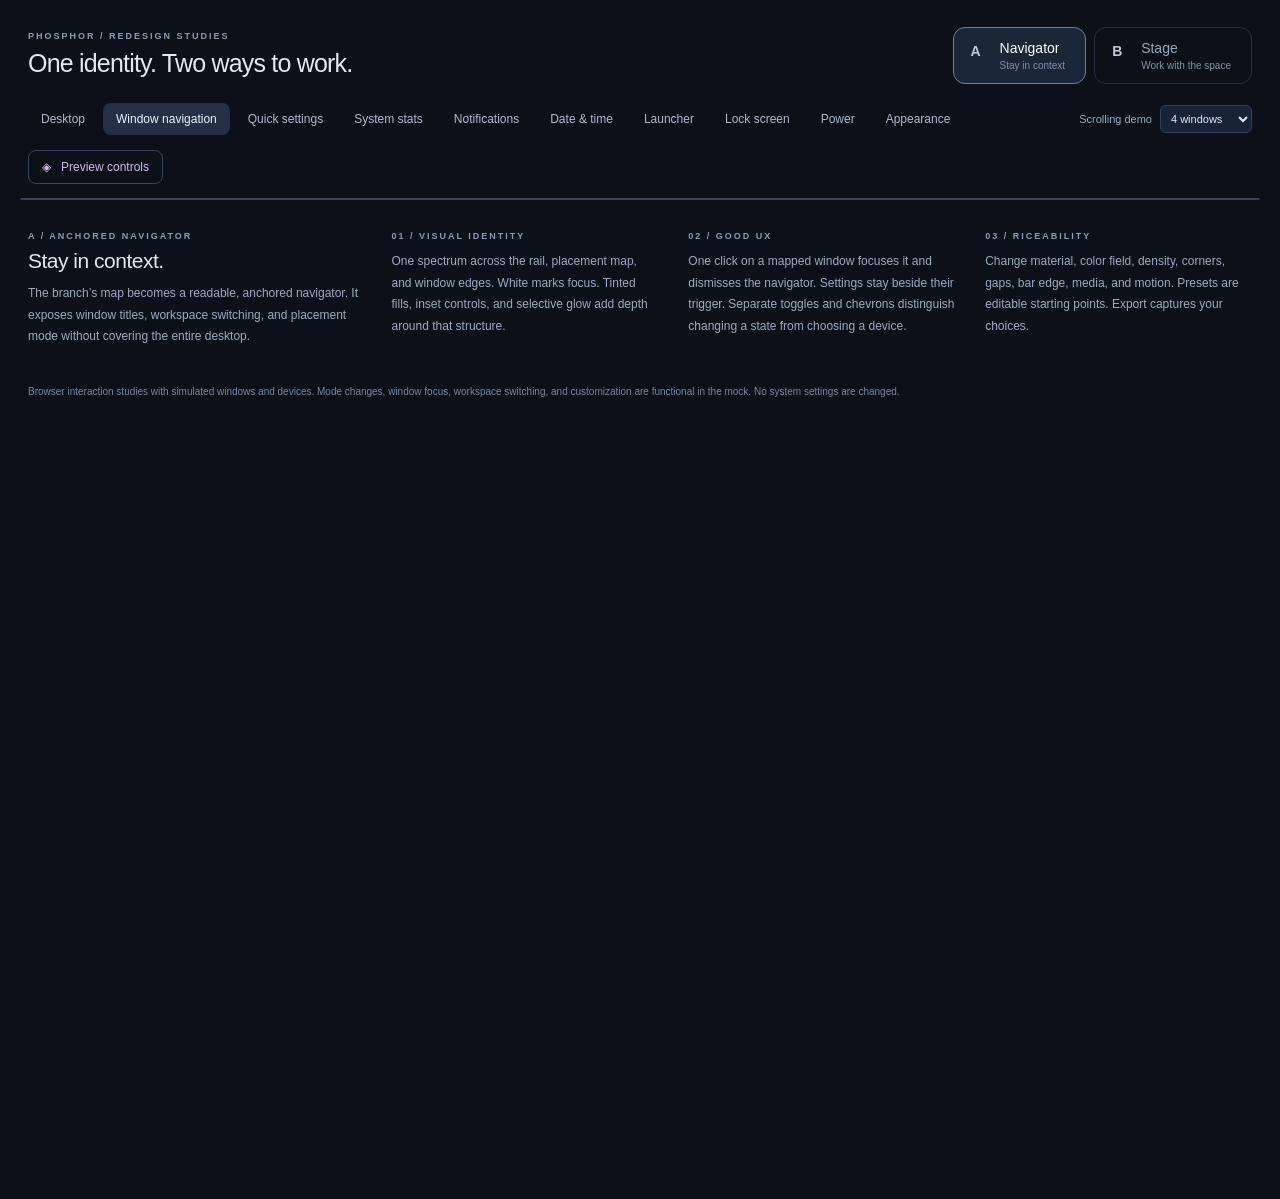
==== docs/design/mockups-v3/index.html @ cf24465f "feat(design): prototype desktop system stats and bar widget" ====
<!doctype html>
<!-- SPDX-FileCopyrightText: 2026 fuddlesworth -->
<!-- SPDX-License-Identifier: GPL-3.0-or-later -->
<html lang="en">
<head>
<meta charset="utf-8">
<meta name="viewport" content="width=device-width, initial-scale=1">
<title>Phosphor / Identity, interaction, expression</title>
<link rel="stylesheet" href="studies.css">
<link rel="stylesheet" href="lockscreen.css">
<link rel="stylesheet" href="notifications.css">
<link rel="stylesheet" href="appearance.css">
<link rel="stylesheet" href="quick-settings.css">
<link rel="stylesheet" href="system-stats.css">
</head>
<body>
<header class="review-header">
  <div><span class="eyebrow">PHOSPHOR / REDESIGN STUDIES</span><h1>One identity. Two ways to work.</h1></div>
  <nav class="study-switch" aria-label="Interaction study">
    <button data-study="navigator" aria-pressed="true"><b>A</b> Navigator <small>Stay in context</small></button>
    <button data-study="stage" aria-pressed="false"><b>B</b> Stage <small>Work with the space</small></button>
  </nav>
</header>
<div class="review-toolbar">
  <nav aria-label="Preview state" class="view-switch">
    <button data-view="desktop">Desktop</button><button data-view="overview">Window navigation</button>
    <button data-view="controls">Quick settings</button><button data-view="stats">System stats</button><button data-view="notifications">Notifications</button><button data-view="datetime">Date & time</button><button data-view="launcher">Launcher</button><button data-view="lockscreen">Lock screen</button><button data-view="power">Power</button><button data-view="appearance">Appearance</button>
  </nav>
  <label class="stress-control">Scrolling demo <select id="scroll-count" aria-label="Scrolling demo window count"><option value="4">4 windows</option><option value="10">10 windows</option><option value="20">20 windows</option></select></label>
  <button id="customize-toggle" aria-expanded="false">◈ &nbsp; Preview controls</button>
</div>
<div id="lock-preview-controls" class="lock-preview-controls hidden" aria-label="Lock screen prototype controls">
  <span>PREVIEW STATE</span>
  <nav aria-label="Authentication state"><button data-lock-state="ready" aria-pressed="true">Ready</button><button data-lock-state="typing" aria-pressed="false">Typing</button><button data-lock-state="error" aria-pressed="false">Incorrect password</button><button data-lock-state="checking" aria-pressed="false">Unlocking</button></nav>
  <button data-lock-caps aria-pressed="false">Caps Lock</button>
  <p>Use <code>demo</code> to preview unlocking. Use a made-up password here.</p>
  <span id="lock-preview-feedback" role="status"></span>
</div>
<div id="notification-preview-controls" class="notification-preview-controls hidden" aria-label="Notification prototype controls">
  <span>PREVIEW INBOX</span>
  <nav aria-label="Notification scenario"><button data-notification-scenario="everyday" aria-pressed="true">Everyday</button><button data-notification-scenario="busy" aria-pressed="false">Busy · 30 notifications</button><button data-notification-scenario="empty" aria-pressed="false">Empty</button></nav>
  <button data-notification-inbox aria-pressed="true">Open center</button>
  <label>Arrival <select id="notification-arrival-type" aria-label="New arrival content"><option value="text">App icon + message</option><option value="picture">With picture</option><option value="long">Long message</option><option value="rich" selected>Picture + long message</option></select></label>
  <button data-notification-arrive>＋ New arrival</button>
  <p>Simulated notifications. Arrival previews stay open until dismissed.</p>
</div>
<div id="quick-preview-controls" class="quick-preview-controls hidden" aria-label="Quick settings prototype controls"></div>
<div id="stats-preview-controls" class="stats-preview-controls hidden" aria-label="System stats prototype controls"></div>
<div class="review-layout">
<main class="frame" aria-label="Interactive desktop mock">
<div id="desktop" class="desktop navigator">
<svg width="0" height="0" style="position:absolute" aria-hidden="true"><defs>
<symbol id="wifi" viewBox="0 0 24 24"><path d="M3 8a15 15 0 0 1 18 0M6 12a10 10 0 0 1 12 0M9 16a5 5 0 0 1 6 0"/><circle cx="12" cy="20" r=".8"/></symbol>
<symbol id="bluetooth" viewBox="0 0 24 24"><path d="m7 7 10 10-5 4V3l5 4L7 17"/></symbol>
<symbol id="sun" viewBox="0 0 24 24"><circle cx="12" cy="12" r="4"/><path d="M12 2v2m0 16v2M2 12h2m16 0h2M5 5l1.5 1.5m11 11L19 19M5 19l1.5-1.5m11-11L19 5"/></symbol>
<symbol id="volume" viewBox="0 0 24 24"><path d="M4 9h4l5-4v14l-5-4H4zM17 8a6 6 0 0 1 0 8m3-11a10 10 0 0 1 0 14"/></symbol>
<symbol id="battery" viewBox="0 0 24 24"><rect x="2" y="6" width="18" height="12" rx="3"/><path d="M23 10v4M6 9v6m4-6v6m4-6v6"/></symbol>
<symbol id="moon" viewBox="0 0 24 24"><path d="M20 15A9 9 0 0 1 9 4a9 9 0 1 0 11 11Z"/></symbol>
<symbol id="power" viewBox="0 0 24 24"><path d="M12 2v10M6 5a9 9 0 1 0 12 0"/></symbol>
<symbol id="search" viewBox="0 0 24 24"><circle cx="10" cy="10" r="7"/><path d="m15 15 6 6"/></symbol>
<symbol id="grid" viewBox="0 0 24 24"><rect x="3" y="3" width="8" height="18" rx="2"/><rect x="14" y="3" width="7" height="8" rx="2"/><rect x="14" y="14" width="7" height="7" rx="2"/></symbol>
<symbol id="folder" viewBox="0 0 24 24"><path d="M3 6h7l2 3h9v11H3zM3 6V4h7l2 2h8v3"/></symbol>
<symbol id="terminal" viewBox="0 0 24 24"><rect x="2" y="3" width="20" height="18" rx="4"/><path d="m6 8 4 4-4 4m8 0h4"/></symbol>
<symbol id="globe" viewBox="0 0 24 24"><circle cx="12" cy="12" r="9"/><ellipse cx="12" cy="12" rx="4" ry="9"/><path d="M3 12h18"/></symbol>
<symbol id="music" viewBox="0 0 24 24"><path d="M9 18V5l11-2v13M9 8l11-2"/><ellipse cx="6" cy="18" rx="3" ry="3"/><ellipse cx="17" cy="16" rx="3" ry="3"/></symbol>
<symbol id="lock" viewBox="0 0 24 24"><rect x="5" y="10" width="14" height="11" rx="3"/><path d="M8 10V7a4 4 0 0 1 8 0v3m-4 5v2"/></symbol>
<symbol id="arrow-right" viewBox="0 0 24 24"><path d="M4 12h16m-6-6 6 6-6 6"/></symbol>
<symbol id="keyboard" viewBox="0 0 24 24"><rect x="2" y="5" width="20" height="14" rx="3"/><path d="M6 9h1m4 0h1m4 0h1M6 12h1m4 0h1m4 0h1M7 15h10"/></symbol>
<symbol id="bell" viewBox="0 0 24 24"><path d="M5 10a7 7 0 0 1 14 0v5l2 3H3l2-3Zm5 11h4"/></symbol>
<symbol id="caps" viewBox="0 0 24 24"><path d="m12 3 8 9h-5v5H9v-5H4Zm-3 18h6"/></symbol>
<symbol id="check" viewBox="0 0 24 24"><path d="m5 12 4 4L19 6"/></symbol>
<symbol id="previous" viewBox="0 0 24 24"><path d="M5 5v14m14-14L7 12l12 7Z"/></symbol>
<symbol id="next" viewBox="0 0 24 24"><path d="M19 5v14M5 5l12 7L5 19Z"/></symbol>
<symbol id="message" viewBox="0 0 24 24"><path d="M5 4h14a2 2 0 0 1 2 2v10a2 2 0 0 1-2 2h-8l-6 3v-3a2 2 0 0 1-2-2V6a2 2 0 0 1 2-2Z M7 9h10M7 13h6"/></symbol>
<symbol id="shield" viewBox="0 0 24 24"><path d="m12 3 8 3v6c0 5-8 9-8 9s-8-4-8-9V6ZM12 8v5m0 3v.1"/></symbol>
<symbol id="close-icon" viewBox="0 0 24 24"><path d="m6 6 12 12M6 18 18 6"/></symbol>
<symbol id="chevron" viewBox="0 0 24 24"><path d="m6 9 6 6 6-6"/></symbol>
<symbol id="trash" viewBox="0 0 24 24"><path d="M3 6h18M9 6V3h6v3M5 6l1 15h12l1-15M10 10v7m4-7v7"/></symbol>
<symbol id="check-all" viewBox="0 0 24 24"><path d="m2 12 4 4L16 6m-5 9 2 2L23 7"/></symbol>
<symbol id="arrow-left" viewBox="0 0 24 24"><path d="M20 12H4m6-6-6 6 6 6"/></symbol>
<symbol id="refresh" viewBox="0 0 24 24"><path d="M20 10a8 8 0 1 0-1 8M20 3v7h-7"/></symbol>
<symbol id="headphones" viewBox="0 0 24 24"><path d="M4 14v-3a8 8 0 0 1 16 0v3"/><rect x="3" y="12" width="5" height="9" rx="2"/><rect x="16" y="12" width="5" height="9" rx="2"/></symbol>
<symbol id="speaker" viewBox="0 0 24 24"><rect x="5" y="2" width="14" height="20" rx="3"/><circle cx="12" cy="15" r="4"/><circle cx="12" cy="7" r="1"/></symbol>
<symbol id="microphone" viewBox="0 0 24 24"><rect x="8" y="2" width="8" height="13" rx="4"/><path d="M5 11v2a7 7 0 0 0 14 0v-2M12 20v3m-4 0h8"/></symbol>
<symbol id="mouse" viewBox="0 0 24 24"><rect x="6" y="2" width="12" height="20" rx="6"/><path d="M12 3v6"/></symbol>
<symbol id="eye" viewBox="0 0 24 24"><path d="M2 12s4-7 10-7 10 7 10 7-4 7-10 7S2 12 2 12Z"/><circle cx="12" cy="12" r="3"/></symbol>
<symbol id="picture" viewBox="0 0 24 24"><rect x="3" y="3" width="18" height="18" rx="3"/><circle cx="8" cy="8" r="1.5"/><path d="m3 17 5-5 4 4 4-6 5 7"/></symbol>
<symbol id="cpu" viewBox="0 0 24 24"><rect x="5" y="5" width="14" height="14" rx="3"/><rect x="9" y="9" width="6" height="6" rx="1"/><path d="M9 2v3m6-3v3M9 19v3m6-3v3M2 9h3m-3 6h3M19 9h3m-3 6h3"/></symbol>
<symbol id="gpu" viewBox="0 0 24 24"><rect x="3" y="6" width="18" height="12" rx="2"/><circle cx="11" cy="12" r="3.5"/><path d="M1 4v16m6-2v3h10v-3m1-9h3m-3 6h3M9 10l4 4m0-4-4 4"/></symbol>
<symbol id="memory" viewBox="0 0 24 24"><path d="M2 6h20v11H2zM5 17v3m4-3v3m6-3v3m4-3v3M6 9v5m4-5v5m4-5v5m4-5v5"/></symbol>
<symbol id="network" viewBox="0 0 24 24"><path d="M7 3v17m-4-4 4 4 4-4M17 21V4m-4 4 4-4 4 4"/></symbol>
<symbol id="storage" viewBox="0 0 24 24"><path d="m6 3-4 11v6h20v-6L18 3Z M2 14h20m-5 3h2m-6 0h1"/></symbol>
<symbol id="tune" viewBox="0 0 24 24"><path d="M3 6h5m4 0h9M3 18h9m4 0h5"/><circle cx="10" cy="6" r="2"/><circle cx="14" cy="18" r="2"/><path d="M3 12h11m4 0h3"/><circle cx="16" cy="12" r="2"/></symbol>
<symbol id="pause" viewBox="0 0 24 24"><path d="M8 5v14M16 5v14"/></symbol>
</defs></svg>
  <div class="wallpaper" aria-hidden="true"><div class="orb"></div><div class="landscape"></div><div class="contour"></div></div>
  <div class="desktop-watermark">PHOSPHOR<span>your windows, in place</span></div>
  <header id="bar" class="bar material"></header>
  <div id="windows" class="windows"></div>
  <div class="stage-shade hidden" id="stage-shade"></div>
  <section id="overview" class="hidden" aria-label="Window navigation"></section>
  <section id="controls" class="hidden" aria-label="Quick settings"></section>
  <section id="stats" class="hidden" aria-label="System stats" role="dialog"></section>
  <section id="launcher" class="hidden" aria-label="Launcher"></section>
  <section id="datetime" class="hidden" aria-label="Date and time"></section>
  <section id="notifications" class="hidden" aria-label="Notification center" role="dialog"></section>
  <section id="notification-arrival" class="hidden" aria-label="New notification"></section>
  <section id="appearance" class="hidden" aria-label="Appearance"></section>
  <section id="session" class="hidden" aria-label="Session actions" role="dialog" aria-modal="true"></section>
  <div id="osd" class="osd hidden" role="status"></div>
  <div id="toast" class="toast material hidden" role="status"></div>
  <section id="lockscreen" class="lockscreen hidden" aria-label="Locked session"></section>
</div>
</main>
<aside id="customizer" class="customizer hidden" aria-label="Shell customization">
  <div class="customizer-heading"><div><span class="eyebrow">MAKE IT YOURS</span><h2>Same Phosphor.<br>Your expression.</h2></div><button id="close-customizer" aria-label="Close customization">×</button></div>
  <p>Changes apply to both studies. Your choices stay when you switch between them.</p>
  <label>Starting point<select id="preset"><option value="custom">Custom</option><option value="phosphor" selected>Phosphor / deep glass</option><option value="paper">Paper / bright & quiet</option><option value="ember">Ember / warm & compact</option></select></label>
  <label>Color field<select data-setting="palette"><option value="spectrum">Phosphor spectrum</option><option value="wallpaper">Colors from wallpaper</option><option value="ember">Ember / honey to rust</option></select></label>
  <label>Surface material<select data-setting="material"><option value="glass">Tinted glass</option><option value="solid">Opaque</option><option value="light">Light ceramic</option></select></label>
  <label>Bar placement<select data-setting="edge"><option value="top">Top</option><option value="bottom">Bottom</option></select></label>
  <label>Density<select data-setting="density"><option value="comfortable">Comfortable</option><option value="compact">Compact</option></select></label>
  <label>Corner radius <output id="radius-value">18 px</output><input data-setting="radius" type="range" min="4" max="30" value="18"></label>
  <label>Window gap <output id="gap-value">16 px</output><input data-setting="gap" type="range" min="6" max="30" value="16"></label>
  <label class="check"><input data-setting="glow" type="checkbox" checked> Edge glow</label>
  <label class="check"><input data-setting="media" type="checkbox" checked> Media widget in bar</label>
  <label>Media visualizer<select data-setting="visualizer"><option value="ribbon">Ribbon</option><option value="bars">Bars</option><option value="halo">Halo</option><option value="off">Off</option></select></label>
  <label class="check"><input data-setting="motion" type="checkbox" checked> Motion</label>
  <fieldset class="lock-customization"><legend>Lock screen</legend>
    <label>Composition<select data-setting="lockLayout"><option value="split">Clock beside unlock card</option><option value="centered">Centered</option></select></label>
    <label class="check"><input data-setting="lockMedia" type="checkbox"> Show media while locked</label>
    <label class="check"><input data-setting="lockNotifications" type="checkbox" checked> Show notification count</label>
  </fieldset>
  <fieldset class="notification-customization"><legend>Notification center</legend>
    <label>Organization<select data-setting="notificationGrouping"><option value="app">Group by application</option><option value="time">Chronological list</option></select></label>
    <label class="check"><input data-setting="notificationPreviews" type="checkbox" checked> Show notification previews</label>
  </fieldset>
  <div class="customizer-actions"><button id="export">Export preset ↓</button><button id="reset">Reset</button></div>
  <div class="customizer-note">The signature is the relationship between map, windows, and color field. The default palette is a starting point; the geometry and focus cues still work in every preset.</div>
</aside>
</div>
<section class="review-notes">
  <div><span class="eyebrow" id="study-kicker"></span><h2 id="study-title"></h2><p id="study-description"></p></div>
  <div><span class="eyebrow">01 / VISUAL IDENTITY</span><p>One spectrum across the rail, placement map, and window edges. White marks focus. Tinted fills, inset controls, and selective glow add depth around that structure.</p></div>
  <div><span class="eyebrow">02 / GOOD UX</span><p id="ux-description"></p></div>
  <div><span class="eyebrow">03 / RICEABILITY</span><p>Change material, color field, density, corners, gaps, bar edge, media, and motion. Presets are editable starting points. Export captures your choices.</p></div>
</section>
<footer class="review-footer">Browser interaction studies with simulated windows and devices. Mode changes, window focus, workspace switching, and customization are functional in the mock. No system settings are changed.</footer>
<script src="visualizer.js"></script>
<script src="lockscreen.js"></script>
<script src="notifications.js"></script>
<script src="appearance.js"></script>
<script src="quick-settings.js"></script>
<script src="system-stats.js"></script>
<script src="studies.js"></script>
</body>
</html>
---- docs/design/mockups-v3/studies.css ----
/* SPDX-FileCopyrightText: 2026 fuddlesworth */
/* SPDX-License-Identifier: GPL-3.0-or-later */
*{box-sizing:border-box}
:root{color-scheme:dark}
body{margin:0;background:#0c1018;color:#e2e8f4;font:14px 'Manrope','Inter','Noto Sans',sans-serif}
button,input,select{font:inherit}
button{cursor:pointer;color:inherit;border:0;background:none}
button:hover{background-color:#ffffff0d}
button:focus-visible,input:focus-visible,select:focus-visible,a:focus-visible{outline:2px solid #e7edf8;outline-offset:3px}
button:disabled{opacity:.4;cursor:default}
.hidden{display:none!important}
.eyebrow{font-size:9px;letter-spacing:2px;color:#8d9bb2;font-weight:600}
.review-header{display:flex;align-items:center;justify-content:space-between;padding:26px 28px 18px;gap:24px}
h1{font-size:25px;letter-spacing:-.8px;font-weight:500;margin:7px 0}
.study-switch{display:flex;gap:8px}
.study-switch button{padding:12px 20px 12px 46px;text-align:left;position:relative;border:1px solid #263044;border-radius:12px;color:#9ba7bb}
.study-switch b{position:absolute;left:17px;top:15px;color:#bec7d8}
.study-switch small{display:block;font-size:10px;margin-top:4px;color:#8190a9}
.study-switch [aria-pressed=true]{background:#1b2639;border-color:#6d819c;color:white}
.review-toolbar{padding:0 28px 14px;display:flex;justify-content:space-between;gap:15px}
.view-switch{display:flex;gap:5px}
.view-switch button,#customize-toggle{padding:9px 13px;font-size:12px;border-radius:8px;color:#aeb9cc}
.view-switch [aria-pressed=true]{background:#253047;color:#edf2ff}
#customize-toggle{border:1px solid #3b4560;color:#d0bced}
#customize-toggle[aria-expanded=true]{background:#332843}
.review-layout{display:flex;align-items:flex-start;gap:16px;padding:0 20px}
.frame{position:relative;overflow:hidden;flex:1;min-width:0;border:1px solid #394257;border-radius:12px;background:#101828}
.desktop{position:absolute;width:1440px;height:900px;transform-origin:top left;overflow:hidden;color:var(--text);--c1:#41d4e8;--c2:#6e9cfd;--c3:#b68aee;--c4:#f390b3;--text:#e8eef9;--muted:#97a8c0;--bg:#101d32f2;--card:#23314a;--recess:#0b1528;--outline:#b4c8f11c;--radius:18px;--gap:16px;--blur:26px;--bar-size:52px;--pad:22px;--row:52px;--shadow:0 22px 55px #030b1a80;--glow:0 0 24px #7295ff15;--spectrum:linear-gradient(90deg,var(--c1),var(--c2) 34%,var(--c3) 68%,var(--c4));font-size:14px}
.desktop[data-palette=wallpaper]{--c1:#93b6db;--c2:#aeace6;--c3:#db9ab4;--c4:#eabb9c;--bg:#222338ed;--card:#39394f;--recess:#181b2b}
.desktop[data-palette=ember]{--c1:#e8c988;--c2:#d4b08a;--c3:#d3906c;--c4:#d27b83;--bg:#272620ef;--card:#403c32;--recess:#1c1e1b;--muted:#b6b1a4;--text:#eee9dc}
.desktop[data-material=solid]{--bg:#101d32;--blur:0px}
.desktop[data-material=solid][data-palette=ember]{--bg:#272620}
.desktop[data-material=solid][data-palette=wallpaper]{--bg:#222338}
.desktop[data-material=light]{color-scheme:light;--bg:#eef2faed;--card:#dce3ef;--recess:#e1e8f4;--text:#172740;--muted:#4d607a;--outline:#23406428;--shadow:0 22px 55px #030b1a40;--c1:#137b91;--c2:#3567b3;--c3:#8154a8;--c4:#a34e76}
.desktop[data-material=light][data-palette=ember]{--c1:#856127;--c2:#8b5a34;--c3:#9d4e2f;--c4:#984350}
.desktop[data-material=light][data-palette=wallpaper]{--c1:#49739d;--c2:#6c63aa;--c3:#a2577d;--c4:#955a39}
.desktop[data-density=compact]{--bar-size:42px;--pad:16px;--row:43px;font-size:13px}
.desktop[data-glow=false]{--glow:0 0 0 transparent}
.desktop[data-motion=false] *{transition:none!important;animation:none!important}
.material{background:linear-gradient(135deg,color-mix(in srgb,var(--c2) 7%,transparent),transparent 55%),var(--bg);border:1px solid var(--outline);border-radius:var(--radius);backdrop-filter:blur(var(--blur));box-shadow:var(--shadow),inset 0 1px #ffffff10}
.desktop[data-palette=ember] .wallpaper{filter:sepia(.5) hue-rotate(340deg) saturate(.7)}
.desktop[data-palette=wallpaper] .wallpaper{filter:hue-rotate(24deg) saturate(.8)}
.wallpaper{position:absolute;inset:0;overflow:hidden;background:radial-gradient(ellipse at 73% 35%,#353c64,transparent 55%),linear-gradient(145deg,#071724,#162b43 52%,#382c47)}
.orb{position:absolute;left:790px;top:140px;width:460px;height:460px;border-radius:50%;background:radial-gradient(circle at 65% 22%,#8d96b76b,#3d527f22 53%,#1f345536 65%,transparent 66%);box-shadow:inset 1px 1px #b0d0ff13;filter:blur(.2px)}
.landscape{position:absolute;inset:480px -200px -300px;background:linear-gradient(160deg,#33516a,#111f33 60%);border-radius:45% 55% 0 0;transform:rotate(-13deg);box-shadow:0 -1px #badbff20}
.contour{position:absolute;inset:650px -200px -300px;background:linear-gradient(160deg,#263455,#141d32 60%);border-radius:55% 45% 0 0;transform:rotate(12deg);box-shadow:0 -1px #badbff17}
.desktop-watermark{position:absolute;left:42px;bottom:35px;font-size:11px;letter-spacing:4px;color:#8da2c166}
.desktop-watermark span{display:block;font-size:9px;letter-spacing:1px;margin-top:8px}
.icon{width:19px;height:19px;fill:none;stroke:currentColor;stroke-width:1.6;stroke-linecap:round;stroke-linejoin:round;vertical-align:middle;flex-shrink:0}
.bar{position:absolute;top:12px;left:16px;right:16px;height:var(--bar-size);z-index:8;display:flex;align-items:center;padding:0 12px;gap:10px;border-radius:calc(var(--radius)*.65);box-shadow:0 8px 25px #0003,var(--glow)}
.bar:before{content:'';position:absolute;left:14px;right:14px;top:-1px;height:2px;background:var(--spectrum);opacity:.8;border-radius:2px}
.brand{font-size:24px;width:36px;height:34px;color:var(--c1);line-height:1}
.bar-separator{height:20px;width:1px;background:var(--outline);margin:0 5px}
.bar-app{font-size:11px;color:var(--muted);max-width:175px;overflow:hidden;text-overflow:ellipsis;white-space:nowrap}
.bar-media{display:flex;align-items:center;gap:9px;font-size:10px;color:var(--muted);margin-left:12px}
.bar-media .icon{width:14px;color:var(--c2)}
.bar-center{position:absolute;left:50%;top:50%;transform:translate(-50%,-50%);display:flex;align-items:center;gap:12px}
.map-trigger{display:flex;align-items:center;gap:13px;height:calc(var(--bar-size) - 12px);padding:4px 10px;border-radius:8px;background:var(--recess)}
.bar-map{width:auto;height:min(29px,calc(var(--bar-size) - 20px));aspect-ratio:66/29;position:relative;flex-shrink:0}
.bar-map span{position:absolute;border:1px solid var(--hue);background:color-mix(in srgb,var(--hue) 27%,transparent);border-radius:2px}
.bar-map .focused{border-color:var(--text)}
.bar-map{overflow:hidden}
.map-overflow{font:9px monospace;color:var(--muted);min-width:16px;text-align:center}
.map-overflow.empty{opacity:.3}
.stress-control{display:flex;align-items:center;gap:8px;color:#9caac0;font-size:11px;margin-left:auto}
.stress-control select{background:#182238;border:1px solid #35405a;color:#e2e8f4;border-radius:6px;padding:6px;font-size:11px}
.map-caption{font-size:10px;line-height:1.5;text-align:left;color:var(--muted)}
.map-caption b{color:var(--text);font-weight:500}
.desktop[data-density=compact] .map-caption{font-size:9px;line-height:1.2}
.desktop[data-density=compact] .map-trigger{gap:9px;border-radius:6px}
.bar-workspaces{display:flex;gap:4px}
.bar-workspaces button{font:10px monospace;width:24px;height:25px;border-radius:5px;color:var(--muted)}
.bar-workspaces [aria-pressed=true]{background:var(--card);color:var(--text);box-shadow:inset 0 -2px var(--c2)}
.bar-right{margin-left:auto;display:flex;align-items:center;gap:12px;font-size:11px}
.bar-power{display:grid;place-items:center;width:28px;height:30px;border-radius:7px;color:var(--muted)}
.bar-power .icon{width:16px;height:16px}
.bar-power:hover{color:var(--text)}
.session-overlay{position:absolute;inset:0;z-index:20}
.session-shade{position:absolute;inset:0;background:color-mix(in srgb,var(--recess) 65%,transparent);backdrop-filter:blur(8px)}
.session-menu{position:absolute;right:26px;top:50%;transform:translateY(-50%);width:404px;padding:22px}
.session-menu button{position:relative;display:flex;flex-direction:row-reverse;align-items:center;justify-content:flex-start;gap:24px;width:100%;height:72px;color:var(--action-color);font-size:24px;text-align:right;opacity:.75;border-radius:7px}
.session-menu button.selected{opacity:1}
.session-menu button.selected:after{content:'';position:absolute;right:-49px;top:0;height:72px;width:3px;background:var(--action-color)}
.session-menu button.armed:after{width:6px;animation:session-confirm 3s linear forwards}
.session-menu button small{color:var(--muted);font-size:13px}
.session-menu kbd{font-size:10px;color:var(--muted);border-color:var(--outline);opacity:0}
.session-menu button.selected kbd{opacity:1}
@keyframes session-confirm{to{height:0}}
.clock{font-variant-numeric:tabular-nums;color:var(--muted);margin-right:9px}
.clock{padding:9px 10px;border-radius:8px}
.clock[aria-expanded=true]{background:var(--card);color:var(--text);box-shadow:inset 0 -2px var(--c3)}
#datetime{position:absolute;z-index:10;left:var(--calendar-left,850px);top:calc(var(--bar-size) + 26px);width:410px;padding:var(--pad);animation:enter .2s ease;overflow:hidden}
#datetime:before{content:'';position:absolute;top:0;left:22px;right:22px;height:2px;background:var(--spectrum)}
.datetime-top{display:flex;align-items:flex-start;justify-content:space-between}
.datetime-time{font:500 62px/1.15 'Manrope','Noto Sans',sans-serif;letter-spacing:-3px;font-variant-numeric:tabular-nums;margin:8px 0 5px}
.datetime-time span{color:var(--c3)}
.datetime-zone{font-size:10px;color:var(--muted);margin:8px 0 21px;display:flex;justify-content:space-between;align-items:center}
.month-toolbar{display:flex;align-items:center;justify-content:space-between;border-top:1px solid var(--outline);padding-top:18px;margin-bottom:15px}
.month-toolbar h3{font-size:15px;font-weight:500;margin:0}
.month-actions{display:flex;align-items:center;gap:5px}
.month-actions button{height:29px;min-width:29px;border-radius:7px;color:var(--muted);font-size:16px}
.month-actions .today-button{font-size:10px;padding:0 8px;background:var(--card);color:var(--text)}
.calendar-weekdays,.calendar-grid{display:grid;grid-template-columns:repeat(7,1fr);gap:3px}
.calendar-weekdays{margin-bottom:9px;text-align:center;color:var(--muted);font-size:9px}
.calendar-day{position:relative;height:36px;border-radius:calc(var(--radius)*.4);font:12px monospace;border:1px solid transparent;color:var(--text)}
.calendar-day.outside-month{color:var(--muted);opacity:.45}
.calendar-day.is-today{border-color:var(--c2)}
.calendar-day[aria-pressed=true]{background:color-mix(in srgb,var(--c3) 24%,var(--recess));border-color:var(--text);color:var(--text);opacity:1}
.calendar-day.has-events:after{content:'';position:absolute;bottom:3px;left:calc(50% - 2px);width:4px;height:3px;border-radius:2px;background:var(--c3)}
.calendar-agenda{margin-top:18px;padding-top:17px;border-top:1px solid var(--outline)}
.agenda-heading{display:flex;justify-content:space-between;gap:12px;align-items:center;margin-bottom:15px}
.agenda-heading h4{margin:0;font-size:11px;font-weight:500}.agenda-heading span{font-size:9px;color:var(--muted)}
.agenda-event{display:flex;gap:14px;margin:12px 0;padding:2px 0;font-size:11px}
.agenda-event time{width:40px;color:var(--muted);font:10px monospace;padding-top:2px}
.agenda-event div{border-left:2px solid var(--event-color,var(--c2));padding-left:12px}
.agenda-event b{font-size:11px;font-weight:500}.agenda-event .sub{font-size:9px;margin-top:4px}
.agenda-empty{padding:14px;background:var(--recess);border-radius:8px;color:var(--muted);font-size:11px}
.calendar-footer{display:flex;justify-content:space-between;gap:10px;color:var(--muted);font-size:9px;margin-top:19px}
.desktop[data-edge=bottom] #datetime{top:auto;bottom:calc(var(--bar-size) + 26px)}
.desktop[data-density=compact] .calendar-day{height:31px}
.status-cluster{display:flex;align-items:center;gap:12px;padding:9px 12px;border-radius:8px;background:var(--card)}
.status-cluster .icon{width:15px;height:15px}
.settings-trigger{width:29px;height:29px;border-radius:8px;font-size:19px;color:var(--c3)}
.windows{position:absolute;inset:calc(var(--bar-size) + 38px) 36px 54px;transition:inset .28s cubic-bezier(.2,.8,.2,1),transform .28s;z-index:2}
.app-window{position:absolute;border-radius:var(--radius);background:linear-gradient(145deg,color-mix(in srgb,var(--hue) 5%,transparent),transparent 55%),var(--bg);border:1px solid color-mix(in srgb,var(--hue) 40%,transparent);box-shadow:0 12px 28px #0003;overflow:hidden;transition:left .28s,top .28s,width .28s,height .28s,box-shadow .15s;backdrop-filter:blur(var(--blur));cursor:pointer}
.app-window:before{content:'';position:absolute;left:var(--radius);right:var(--radius);top:0;height:1px;background:var(--hue);opacity:.45}
.app-window.focused{border-color:color-mix(in srgb,var(--hue) 70%,transparent);box-shadow:0 14px 36px #0004,var(--glow)}
.app-window.focused:before{background:linear-gradient(90deg,var(--hue),var(--text),var(--hue));height:2px;opacity:.9}
.window-title{height:43px;padding:0 17px;display:flex;align-items:center;gap:9px;font-size:11px;color:var(--muted);border-bottom:1px solid var(--outline);background:#ffffff02}
.window-title .icon{width:15px;color:var(--hue)}
.window-title .window-buttons{margin-left:auto;letter-spacing:8px;font-size:10px;opacity:.6}
.focused .window-title{color:var(--text)}
.editor-body{display:flex;height:calc(100% - 43px)}
.file-tree{padding:24px 15px;width:165px;flex-shrink:0;border-right:1px solid var(--outline);font-size:11px;color:var(--muted);line-height:2.4;background:#0000000a}
.file-tree b{display:block;color:var(--text);font-weight:500;font-size:10px;letter-spacing:.6px;margin-bottom:12px}
.file-tree .selected{color:var(--c1);background:color-mix(in srgb,var(--c1) 9%,transparent);margin:0 -9px;padding:0 9px;border-radius:4px}
.code-pane{padding:24px 22px;min-width:0;flex:1;overflow:hidden}
.code-tab{font-size:10px;color:var(--c1);margin-bottom:25px;display:flex;justify-content:space-between}
pre{font:12px/2 'JetBrains Mono','Noto Sans Mono',monospace;white-space:pre;color:var(--muted);margin:0}
pre .keyword{color:var(--c3)}pre .string{color:var(--c1)}pre .value{color:var(--c4)}
.code-status{position:absolute;bottom:0;left:0;right:0;padding:8px 16px;border-top:1px solid var(--outline);font:9px monospace;color:var(--muted);background:var(--bg);display:flex;justify-content:space-between}
.browser-content{padding:24px 28px}
.browser-url{font-size:10px;color:var(--muted);padding:8px 12px;border-radius:7px;background:var(--recess);margin-bottom:22px}
.browser-content small{color:var(--c3);letter-spacing:1.5px;font-size:8px}
.browser-content h2{font-size:29px;font-weight:500;letter-spacing:-1px;line-height:1.2;margin:12px 0}
.browser-content p{font-size:11px;line-height:1.8;color:var(--muted);max-width:350px}
.sample-rail{height:4px;background:var(--spectrum);margin:24px 0;border-radius:3px}
.sample-cards{display:flex;gap:10px;margin-top:20px}
.sample-cards div{flex:1;height:60px;border:1px solid var(--outline);background:var(--card);border-radius:10px;padding:12px;font-size:10px;color:var(--muted)}
.terminal-content{padding:22px 25px;font:11px/1.9 monospace;color:var(--muted)}
.terminal-content .success{color:var(--c1)}
.terminal-content .prompt{color:var(--c4)}
.window-focus-label{position:absolute;right:15px;bottom:14px;display:none;font-size:10px;color:var(--text);background:var(--card);padding:7px 10px;border-radius:6px}
.desktop[data-density=compact] .window-title{height:34px}
.desktop[data-density=compact] .code-pane,.desktop[data-density=compact] .browser-content{padding-top:16px}
.pane-heading{display:flex;align-items:center;justify-content:space-between;gap:15px;margin-bottom:19px}
.pane-heading h2{font-size:18px;font-weight:500;letter-spacing:-.4px;margin:5px 0}
.sub{font-size:11px;color:var(--muted);display:block;line-height:1.6}
.pane-heading small{font-size:9px;color:var(--muted);letter-spacing:1.3px;text-transform:uppercase}
.close{width:30px;height:30px;display:grid;place-items:center;border:1px solid var(--outline);border-radius:8px;color:var(--muted);font-size:17px}
.navigator #overview{position:absolute;z-index:9;top:calc(var(--bar-size) + 26px);left:370px;width:700px;padding:var(--pad);animation:enter .2s ease}
.navigator #overview:before{content:'';position:absolute;left:calc(50% - 1px);top:-13px;width:2px;height:12px;background:var(--c2)}
.navigator #overview:after{content:'';position:absolute;left:20px;right:20px;top:0;height:2px;background:var(--spectrum);border-radius:2px}
.navigator-layout{display:grid;grid-template-columns:1.7fr 1fr;gap:20px}
.large-map{height:222px;position:relative;border-radius:calc(var(--radius)*.6);background:var(--recess);overflow:hidden}
.map-cell{position:absolute;padding:14px 10px;border-radius:calc(var(--radius)*.45);color:var(--text);border:1px solid color-mix(in srgb,var(--hue) 44%,transparent);background:color-mix(in srgb,var(--hue) 12%,var(--recess));text-align:left;display:flex;flex-direction:column;align-items:flex-start;justify-content:center;gap:9px}
.map-cell .icon{color:var(--hue);width:24px;height:24px}
.map-cell b{font-size:11px;font-weight:500}
.map-cell span{font-size:9px;color:var(--muted)}
.map-cell[aria-pressed=true]{border-color:var(--text);box-shadow:inset 0 2px var(--text);background:color-mix(in srgb,var(--hue) 22%,var(--recess))}
.navigator-list{display:flex;flex-direction:column;gap:6px}
.navigator-list{height:222px;overflow-y:auto;scrollbar-width:thin;scrollbar-color:var(--card) transparent}
.navigator-list .window-row{flex-shrink:0}
.scroll-map{height:222px;overflow-x:auto;overflow-y:hidden;position:relative;background:var(--recess);border-radius:calc(var(--radius)*.6);scrollbar-width:thin;scrollbar-color:var(--c2) var(--recess)}
.scroll-map-inner{position:relative;height:208px}
.scroll-map .map-cell{width:104px;top:5px;height:196px;gap:10px;overflow:hidden}
.scroll-map .map-cell b,.scroll-map .map-cell span{max-width:100%;overflow-wrap:anywhere}
.strip-lens{position:absolute;top:1px;bottom:1px;border:2px solid var(--text);border-radius:8px;pointer-events:none;opacity:.65}
.strip-navigation{display:flex;justify-content:space-between;align-items:center;margin-top:13px;color:var(--muted);font-size:10px}
.strip-navigation button{padding:7px 11px;border-radius:6px;background:var(--card);color:var(--text);font-size:10px}
.navigator-layout>*{min-width:0}
.window-row{display:flex;align-items:center;gap:11px;text-align:left;padding:13px 10px;border-radius:8px;font-size:11px}
.window-row .icon{color:var(--hue)}
.window-row[aria-pressed=true]{background:var(--card)}
.window-row b{font-size:11px;font-weight:500}.window-row .sub{font-size:9px}
.desktop-switcher{display:flex;gap:8px;border-top:1px solid var(--outline);margin-top:20px;padding-top:15px}
.desktop-choice{flex:1;text-align:left;padding:9px 11px;border:1px solid var(--outline);border-radius:8px;font-size:10px;display:flex;align-items:center;justify-content:space-between;color:var(--muted)}
.desktop-choice[aria-pressed=true]{background:var(--card);color:var(--text);border-color:var(--c2)}
.mode-select{display:flex;align-items:center;gap:8px;font-size:10px;color:var(--muted)}
.mode-select select{background:var(--card);border:1px solid var(--outline);border-radius:7px;color:var(--text);padding:7px 10px;font-size:11px}
.pane-footer{display:flex;justify-content:space-between;align-items:center;gap:12px;margin-top:16px;font-size:10px;color:var(--muted)}
kbd{font:9px monospace;border:1px solid var(--outline);padding:3px 5px;border-radius:4px;color:var(--muted)}
.text-button{font-size:10px;color:var(--c2);padding:6px 8px;border-radius:5px}
.stage .bar{left:24px;right:24px;border-radius:var(--radius)}
.stage .bar-center{background:none}
.stage.overview-open .windows{inset:174px 264px 178px 228px;z-index:5}
.stage.overview-open .window-focus-label{display:block}
.stage.overview-open .app-window:hover{box-shadow:0 0 0 2px var(--text),var(--shadow)}
.stage.overview-open .file-tree{display:none}
.stage.overview-open pre{font-size:10px}
.stage.overview-open .browser-content{padding:18px}
.stage.overview-open .browser-content h2{font-size:24px}
.stage.overview-open .sample-cards{display:none}
.stage.overview-open .terminal-content{font-size:9px;padding:18px}
.stage #overview{position:absolute;inset:0;z-index:4;pointer-events:none}
.stage #overview button,.stage #overview select{pointer-events:auto}
.stage-shade{position:absolute;inset:0;background:var(--stage-shade,#050c1b99);backdrop-filter:blur(12px);z-index:3}
.stage-title{position:absolute;top:96px;left:230px;right:268px;display:flex;justify-content:space-between;align-items:center}
.stage-title h2{font-size:28px;margin:5px 0;font-weight:500;letter-spacing:-.8px;color:#edf2ff}
.stage-title .sub{color:#a1b1ca}
.stage-desktops{position:absolute;left:30px;top:174px;width:170px;display:flex;flex-direction:column;gap:14px}
.stage-desktop{padding:12px;background:var(--bg);border:1px solid var(--outline);border-radius:calc(var(--radius)*.7);text-align:left;color:var(--muted)}
.stage-desktop[aria-pressed=true]{border-color:var(--c2);color:var(--text);box-shadow:var(--glow)}
.stage-desktop .thumb{height:66px;position:relative;background:var(--recess);border-radius:5px;margin-bottom:9px;overflow:hidden}
.stage-desktop .thumb i{position:absolute;border:1px solid var(--hue);background:color-mix(in srgb,var(--hue) 20%,transparent);border-radius:3px}
.stage-desktop .desktop-name{font-size:11px;display:flex;justify-content:space-between}
.stage-inspector{position:absolute;right:28px;top:174px;width:210px;padding:20px;pointer-events:auto}
.stage-inspector h3{font-size:15px;font-weight:500;margin:8px 0 18px}
.stage-inspector .mode-select{display:block}.stage-inspector select{width:100%;margin:8px 0 20px}
.inspector-rule{height:1px;background:var(--outline);margin:17px 0}
.inspector-kicker{font-size:9px;letter-spacing:1px;color:var(--muted);margin-bottom:9px}
.move-buttons{display:flex;gap:7px;margin-top:11px}
.move-buttons button{flex:1;border:1px solid var(--outline);border-radius:7px;padding:9px 4px;font:10px monospace}
.stage-bottom{position:absolute;left:230px;right:265px;bottom:110px;display:flex;justify-content:space-between;align-items:center;font-size:11px;color:#a1b1ca}
.controls-heading{display:flex;justify-content:space-between;align-items:center;margin-bottom:20px}
.controls-heading h2{font-size:19px;font-weight:500;margin:0}
.battery-summary{font:10px monospace;color:var(--muted);display:flex;align-items:center;gap:7px}
.battery-summary .icon{width:15px;color:var(--c4)}
.connection{display:flex;min-height:var(--row);border:1px solid var(--outline);border-radius:calc(var(--radius)*.6);margin-bottom:8px;overflow:hidden;background:var(--card)}
.connection-toggle{display:flex;align-items:center;gap:12px;flex:1;text-align:left;padding:11px 13px;border-radius:0;min-width:0}
.connection-toggle .icon{color:var(--muted)}
.connection-toggle[aria-pressed=true] .icon{color:var(--c2)}
.connection:has(.connection-toggle[aria-pressed=true]){background:color-mix(in srgb,var(--c2) 12%,var(--card))}
.connection-toggle b{font-size:11px;font-weight:500}.connection-toggle .sub{font-size:9px}
.connection-details{position:relative;flex:0 0 44px;padding:0;font-size:18px;border-radius:0}
.connection-details:before{content:'';position:absolute;left:0;top:25%;bottom:25%;width:1px;background:var(--outline);pointer-events:none}
.quick-pair{display:flex;gap:8px;margin:12px 0 21px}
.quick-pair button{flex:1;text-align:center;padding:12px 5px;border-radius:8px;background:var(--recess);font-size:10px;border:1px solid var(--outline)}
.quick-pair .icon{width:15px;margin-right:5px}
.quick-pair [aria-pressed=true]{background:color-mix(in srgb,var(--c3) 20%,var(--recess));border-color:var(--c3)}
.slider-block{margin:18px 0}
.slider-label{display:flex;align-items:center;justify-content:space-between;font-size:10px;color:var(--muted);margin-bottom:12px}
.slider-label span{display:flex;align-items:center;gap:8px}.slider-label .icon{width:15px}
.slider-label output{font:10px monospace;color:var(--text)}
input[type=range]{appearance:none;height:10px;width:100%;border-radius:5px;background:linear-gradient(90deg,var(--c1,#41d4e8),var(--c3,#b68aee) var(--value,60%),var(--recess,#121b2c) var(--value,60%));cursor:pointer}
input[type=range]::-webkit-slider-thumb{appearance:none;width:7px;height:22px;background:var(--text,#e8eef9);border-radius:3px;box-shadow:0 1px 6px #0005}
input[type=range]::-moz-range-thumb{border:0;width:7px;height:22px;background:var(--text,#e8eef9);border-radius:3px}
.device-button{font-size:9px;color:var(--muted);display:flex;align-items:center;justify-content:space-between;width:100%;margin-top:8px;padding:7px 0}
.media-card{margin-top:20px;border-radius:calc(var(--radius)*.65);background:linear-gradient(130deg,color-mix(in srgb,var(--c2) 22%,var(--recess)),color-mix(in srgb,var(--c4) 15%,var(--recess)));padding:15px;border:1px solid var(--outline);display:flex;gap:12px;align-items:center}
.album{width:50px;height:55px;flex-shrink:0;border-radius:7px;background:radial-gradient(ellipse at 75% 0,#b9c5c0,transparent 60%),linear-gradient(145deg,#7d9b9f,#284856 48%,#acb5a4 49%,#344d51 70%);box-shadow:0 5px 12px #0003}
.track{flex:1}.track b{font-size:12px;font-weight:500}.track .sub{font-size:10px}
.play{height:33px;width:33px;border:1px solid var(--outline);border-radius:50%;background:var(--card);color:var(--text);font-size:12px}
.media-timeline{clear:both;padding-top:11px;color:var(--muted);font:9px monospace}
.timeline-line{height:3px;background:var(--outline);margin-bottom:10px}.timeline-line:before{content:'';display:block;width:47%;height:3px;background:var(--spectrum)}
.bar-spectrum{width:36px;height:15px;display:block}
.media-card.visual-media{display:block;overflow:hidden;padding:15px;background:radial-gradient(ellipse at 15% 80%,color-mix(in srgb,var(--c1) 10%,transparent),transparent 65%),linear-gradient(135deg,color-mix(in srgb,var(--c2) 18%,var(--recess)),color-mix(in srgb,var(--c4) 10%,var(--recess)))}
.media-top{display:flex;align-items:center;gap:12px;position:relative;z-index:1}
.media-visualizer{display:block;width:100%;height:90px;margin-top:10px}
.visualizer-footer{display:flex;align-items:center;justify-content:space-between;padding-top:8px;border-top:1px solid var(--outline);font:9px monospace;color:var(--muted)}
.visualizer-footer select{background:var(--recess);color:var(--text);border:1px solid var(--outline);padding:5px 7px;border-radius:6px;font:10px inherit}
.navigator #launcher{position:absolute;z-index:10;width:620px;left:410px;top:145px;padding:20px;animation:enter .2s ease}
.search-field{display:flex;align-items:center;gap:13px;background:var(--recess);border-radius:calc(var(--radius)*.6);padding:15px}
.search-field input{width:100%;background:none;border:0;color:var(--text);font-size:17px;outline:none}
.search-field input::placeholder{color:var(--muted)}
.search-tabs{display:flex;gap:8px;margin:17px 0 12px}
.search-tabs button{font-size:10px;padding:7px 11px;border-radius:7px;color:var(--muted)}
.search-tabs [aria-pressed=true]{background:var(--card);color:var(--text)}
.search-result{width:100%;display:flex;align-items:center;gap:14px;padding:13px 14px;border-radius:9px;text-align:left;font-size:12px}
.search-result .icon{color:var(--hue,var(--c2))}.search-result b{font-size:12px;font-weight:500}.search-result .sub{font-size:10px}.search-result kbd{margin-left:auto}
.search-result.selected{background:color-mix(in srgb,var(--c2) 18%,var(--recess));box-shadow:inset 2px 0 var(--text)}
.search-empty{padding:30px;text-align:center;color:var(--muted);font-size:12px}
.stage #launcher{position:absolute;left:170px;right:170px;bottom:60px;z-index:10;padding:26px;animation:shelf .25s ease}
.stage .search-field{padding:17px}.stage .search-field input{font-size:22px}
.launch-columns{display:grid;grid-template-columns:1.5fr 1fr;gap:32px;margin-top:24px}
.launch-columns h3{font-size:10px;letter-spacing:1px;color:var(--muted);font-weight:500;margin:0 0 16px}
.app-grid{display:grid;grid-template-columns:repeat(4,1fr);gap:10px}
.app-tile{display:flex;flex-direction:column;align-items:center;gap:12px;padding:22px 8px;border-radius:calc(var(--radius)*.7);background:var(--card);font-size:11px;border:1px solid var(--outline)}
.app-tile .icon{width:26px;height:26px;color:var(--c2)}
.launcher-recent{border-left:1px solid var(--outline);padding-left:26px}
.stage .search-result{padding:10px}.stage #results{max-height:300px;overflow:auto}
.osd{position:absolute;z-index:12;height:5px;background:var(--spectrum);bottom:54px;left:36px;pointer-events:none;box-shadow:var(--glow)}
.osd span{position:absolute;bottom:11px;right:0;background:var(--bg);color:var(--text);padding:6px 9px;border-radius:6px;font:10px monospace}
.toast{position:absolute;z-index:15;left:50%;bottom:26px;transform:translateX(-50%);padding:12px 20px;font-size:11px;white-space:nowrap}
.desktop[data-edge=bottom] .bar{top:auto;bottom:12px}
.desktop[data-edge=bottom] .windows{inset:36px 36px calc(var(--bar-size) + 38px)}
.desktop[data-edge=bottom].navigator #overview{top:auto;bottom:calc(var(--bar-size) + 26px)}
.desktop[data-edge=bottom].navigator #overview:before{top:auto;bottom:-13px}
.desktop[data-edge=bottom].stage #launcher{bottom:calc(var(--bar-size) + 30px)}
.desktop[data-edge=bottom].stage.overview-open .windows{inset:174px 264px 178px 228px}
.desktop[data-edge=bottom] .desktop-watermark{bottom:auto;top:38px}
.customizer{width:285px;flex-shrink:0;border:1px solid #303b50;border-radius:12px;background:#141d2b;padding:20px;color:#dbe3f2;max-height:850px;overflow:auto}
.customizer-heading{display:flex;justify-content:space-between;align-items:flex-start}
.customizer h2{font-size:18px;line-height:1.5;font-weight:500;margin:8px 0}
.customizer p{font-size:11px;line-height:1.7;color:#96a4ba;margin:5px 0 20px}
.customizer label{display:block;font-size:11px;color:#b3bfd3;margin:16px 0}
.customizer select{display:block;margin-top:8px;width:100%;padding:9px;background:#0d1522;border:1px solid #33405a;border-radius:6px;color:#dce4f1;font-size:11px}
.customizer input[type=range]{display:block;margin-top:13px}
.customizer output{float:right;color:#879bb8;font:10px monospace}
.customizer .check{display:flex;align-items:center;gap:9px}
.customizer input[type=checkbox]{accent-color:#9cace9}
.customizer-actions{display:flex;gap:8px;margin-top:22px}
.customizer-actions button{padding:9px 12px;border:1px solid #44516c;border-radius:7px;font-size:11px}
.customizer-note{font-size:10px;line-height:1.7;color:#8191ac;margin-top:20px;border-top:1px solid #2a3549;padding-top:16px}
.review-notes{display:grid;grid-template-columns:1.25fr 1fr 1fr 1fr;gap:30px;padding:26px 28px}
.review-notes h2{font-size:21px;letter-spacing:-.5px;font-weight:500;margin:7px 0 10px}
.review-notes p{font-size:12px;line-height:1.8;color:#9caac0;margin:9px 0}
.review-footer{font-size:10px;color:#78869e;padding:0 28px 25px;line-height:1.7}
@keyframes enter{from{opacity:0;translate:0 -6px}to{opacity:1;translate:0 0}}
@keyframes shelf{from{opacity:0;translate:0 14px}to{opacity:1;translate:0 0}}
@media(prefers-reduced-motion:reduce){*{animation:none!important;transition:none!important}}
@media(max-width:1000px){.review-header{flex-direction:column;align-items:flex-start}.review-notes{grid-template-columns:1fr 1fr}.review-layout{flex-wrap:wrap}.customizer{width:100%;max-height:none;display:grid;grid-template-columns:1fr 1fr;gap:0 22px}.customizer-heading,.customizer p,.customizer-note{grid-column:1/-1}.frame{flex-basis:100%}}
@media(max-width:600px){.review-header{padding:20px 14px 12px}.review-toolbar{padding:0 14px 12px;flex-wrap:wrap}.review-layout{padding:0 8px}.view-switch{flex-wrap:wrap}.view-switch button{padding:8px;font-size:11px}.review-notes{grid-template-columns:1fr;padding:20px 14px;gap:12px}.study-switch button{padding-right:12px}.review-footer{padding:0 14px 20px}}
---- docs/design/mockups-v3/lockscreen.css ----
/* SPDX-FileCopyrightText: 2026 fuddlesworth */
/* SPDX-License-Identifier: GPL-3.0-or-later */
.review-toolbar { flex-wrap: wrap; }
.lock-preview-controls { display:flex; flex-wrap:wrap; align-items:center; gap:12px; padding:0 28px 14px; color:#9cabc0; font-size:11px; }
.lock-preview-controls > span:first-child { font-size:9px; letter-spacing:1.5px; }
.lock-preview-controls nav { display:flex; gap:4px; }
.lock-preview-controls button { padding:7px 10px; border-radius:7px; }
.lock-preview-controls [aria-pressed=true] { background:#253047; color:#edf2ff; }
.lock-preview-controls p { margin:0 0 0 auto; }
.lock-preview-controls code { color:#d0bced; }
#lock-preview-feedback:not(:empty) { flex-basis:100%; }
.lock-customization { margin:22px 0 0; padding:0; border:0; border-top:1px solid #3b4560; }
.lock-customization legend { padding-right:12px; color:#d0bced; font-size:12px; }
.desktop.locked > :is(.wallpaper,.desktop-watermark,#bar,#windows,#stage-shade,#overview,#controls,#launcher,#datetime,#osd,#toast) { visibility:hidden; }
.desktop.lock-releasing > :is(.wallpaper,.desktop-watermark,#bar,#windows) { visibility:visible; }
.lockscreen { position:absolute; inset:0; z-index:30; overflow:hidden; background:var(--recess); color:var(--text); }
.lockscreen button:focus-visible,.lockscreen input:focus-visible { outline-color:var(--c2); }
.lock-atmosphere { position:absolute; inset:0; background:radial-gradient(ellipse at 20% 40%,color-mix(in srgb,var(--c1) 12%,transparent),transparent 52%),radial-gradient(ellipse at 72% 28%,color-mix(in srgb,var(--c3) 18%,transparent),transparent 48%),radial-gradient(ellipse at 65% 110%,color-mix(in srgb,var(--c2) 24%,transparent),transparent 60%); }
.lock-atmosphere::after { content:''; position:absolute; width:1600px; height:700px; left:-70px; top:675px; border:1px solid var(--outline); border-radius:50%; transform:rotate(-13deg); background:linear-gradient(160deg,color-mix(in srgb,var(--c2) 6%,transparent),transparent 70%); }
.lock-composition { position:absolute; inset:150px 72px 180px 72px; pointer-events:none; transform:rotate(-5deg); }
.lock-composition i { position:absolute; border:1px solid color-mix(in srgb,var(--pane-color) 22%,transparent); background:linear-gradient(145deg,color-mix(in srgb,var(--pane-color) 5%,transparent),transparent 65%); border-radius:calc(var(--radius) * 2); }
.lock-composition i:nth-child(1) { --pane-color:var(--c1); left:0; top:0; width:57%; height:100%; }
.lock-composition i:nth-child(2) { --pane-color:var(--c3); left:58.5%; top:0; width:41.5%; height:44%; }
.lock-composition i:nth-child(3) { --pane-color:var(--c4); left:58.5%; top:47%; width:41.5%; height:53%; }
.lock-header { position:absolute; top:40px; left:48px; right:48px; display:flex; align-items:center; justify-content:space-between; }
.lock-brand { display:flex; align-items:center; gap:14px; color:var(--muted); font-size:10px; font-weight:500; letter-spacing:3.5px; }
.lock-brand > span { color:var(--c1); font-size:31px; letter-spacing:0; line-height:1; }
.lock-system { display:flex; gap:28px; color:var(--muted); font-size:11px; }
.lock-system > span { display:flex; align-items:center; gap:8px; }
.lock-system .icon { width:16px; height:16px; }
.lock-overline { display:block; color:var(--muted); font-size:10px; font-weight:500; letter-spacing:2px; }
.lock-clock { position:absolute; left:132px; top:293px; }
.lock-clock > .lock-overline { font-size:12px; letter-spacing:2.5px; padding-left:8px; }
.lock-clock time { display:block; margin:0 0 12px; font-size:154px; line-height:1.3; font-weight:300; font-variant-numeric:tabular-nums; letter-spacing:-9px; }
.lock-clock time > span { color:var(--c2); font-weight:200; }
.lock-clock-caption { display:flex; align-items:center; gap:13px; padding-left:9px; color:var(--muted); font-size:12px; letter-spacing:.3px; }
.lock-signature { display:grid; width:30px; height:21px; grid-template-columns:1.2fr 1fr; grid-template-rows:1fr 1fr; gap:3px; }
.lock-signature i { border:1px solid var(--c3); border-radius:2px; }
.lock-signature i:first-child { grid-row:1/3; border-color:var(--c1); background:color-mix(in srgb,var(--c1) 12%,transparent); }
.lock-signature i:last-child { border-color:var(--c4); }
.lock-card { position:absolute; left:890px; top:298px; width:382px; padding:32px; background:linear-gradient(150deg,color-mix(in srgb,var(--c2) 8%,transparent),transparent 65%),color-mix(in srgb,var(--bg) 82%,transparent); box-shadow:var(--shadow),var(--glow); }
.lock-card::before { content:''; position:absolute; left:24px; right:24px; top:-1px; height:2px; border-radius:2px; background:var(--spectrum); opacity:.8; }
.desktop[data-material=solid] .lock-card { background:var(--bg); }
.lock-user { display:flex; align-items:center; gap:16px; margin-bottom:32px; }
.lock-avatar { position:relative; display:grid; place-items:center; width:56px; height:56px; border-radius:calc(var(--radius) * .9); border:1px solid color-mix(in srgb,var(--c3) 35%,transparent); background:linear-gradient(135deg,color-mix(in srgb,var(--c2) 25%,var(--recess)),color-mix(in srgb,var(--c4) 16%,var(--recess))); color:var(--text); font-size:26px; font-weight:400; }
.lock-avatar > span { position:absolute; width:7px; height:7px; border-radius:50%; right:-3px; bottom:5px; background:var(--c1); box-shadow:0 0 0 3px var(--bg); }
.lock-user .lock-overline { font-size:8px; letter-spacing:1.6px; }
.lock-user h2 { font-size:21px; font-weight:500; margin:6px 0 0; letter-spacing:-.4px; }
.lock-card-status { color:var(--muted); margin-left:auto; }
.lock-card-status .icon { width:17px; height:17px; }
#lock-form > label { display:block; font-size:11px; color:var(--muted); margin-bottom:10px; }
.lock-password-wrap { position:relative; display:flex; align-items:center; border:1px solid var(--outline); border-radius:calc(var(--radius) * .55); background:var(--recess); padding:5px; transition:border-color .15s,box-shadow .15s; }
.lock-password-wrap:focus-within { border-color:var(--c2); box-shadow:0 0 0 3px color-mix(in srgb,var(--c2) 10%,transparent); }
#lock-password { width:100%; min-width:0; height:40px; padding:0 10px; border:0; outline:none; color:var(--text); background:none; font-size:14px; letter-spacing:2px; }
#lock-password::placeholder { color:var(--muted); font-size:11px; letter-spacing:0; }
#lock-password:disabled { opacity:.55; }
.lock-submit { display:grid; place-items:center; width:40px; height:40px; flex-shrink:0; border-radius:calc(var(--radius) * .35); background:color-mix(in srgb,var(--c2) 22%,var(--card)); color:var(--text); }
.lock-submit:disabled { opacity:.45; }
.lock-submit:not(:disabled):hover { background:color-mix(in srgb,var(--c2) 40%,var(--card)); }
.lock-submit .icon { width:18px; height:18px; }
.lock-message { display:flex; align-items:center; min-height:37px; padding-top:5px; color:var(--muted); font-size:10px; }
.lock-card-footer { display:flex; align-items:center; justify-content:space-between; gap:8px; padding-top:17px; margin-top:8px; border-top:1px solid var(--outline); color:var(--muted); font-size:10px; }
.lock-card-footer button { display:flex; align-items:center; gap:8px; padding:5px 0; }
.lock-card-footer .icon { width:15px; height:15px; }
#lock-caps { display:flex; align-items:center; gap:5px; color:var(--c4); }
.lock-card-footer:has(#lock-caps:not(.hidden)) .lock-escape { display:none; }
.lockscreen[data-phase=error] .lock-password-wrap { border-color:var(--lock-error); box-shadow:0 0 0 3px color-mix(in srgb,var(--lock-error) 10%,transparent); }
.lockscreen[data-phase=error] .lock-message { color:var(--lock-error); }
.lockscreen { --lock-error:#fda2a4; }
.desktop[data-material=light] .lockscreen { --lock-error:#a32742; }
.lockscreen[data-phase=checking] .lock-submit { opacity:1; }
.lock-spinner { width:15px; height:15px; border:2px solid var(--outline); border-top-color:var(--c2); border-radius:50%; animation:lock-spin .8s linear infinite; }
.lockscreen[data-phase=success] .lock-card-status { color:var(--c1); }
.lockscreen[data-phase=success] { animation:lock-release .55s ease forwards; }
.lock-bottom-left { position:absolute; left:140px; bottom:138px; display:flex; flex-direction:column; gap:19px; }
.lock-notifications { display:flex; align-items:center; gap:13px; font-size:11px; color:var(--text); }
.lock-notifications > .icon { width:17px; height:17px; color:var(--muted); }
.lock-notifications span span { display:block; margin-top:5px; font-size:9px; color:var(--muted); }
.lock-media { position:relative; display:flex; align-items:center; gap:10px; width:402px; min-height:106px; padding:17px 17px 28px; overflow:hidden; box-shadow:0 10px 30px #0002; }
.lock-media .album { width:43px; height:46px; border-radius:calc(var(--radius) * .35); float:none; margin:0; }
.lock-track { display:flex; flex-direction:column; gap:4px; flex:1; }
.lock-track .lock-overline { font-size:7px; letter-spacing:1.3px; }
.lock-track b { font-size:12px; font-weight:500; }
.lock-track > span:last-child { color:var(--muted); font-size:9px; }
.lock-media button { display:grid; place-items:center; width:27px; height:30px; padding:0; border-radius:7px; font-size:11px; }
.lock-media button[data-lock-play] { border-radius:50%; width:30px; border:1px solid var(--outline); background:var(--card); }
.lock-media button .icon { width:15px; height:15px; }
.lock-visualizer { position:absolute; bottom:-6px; left:17px; width:calc(100% - 34px); height:32px; pointer-events:none; opacity:.7; }
.lock-footer { position:absolute; bottom:36px; left:48px; right:48px; display:flex; justify-content:space-between; align-items:center; color:var(--muted); font-size:10px; }
.lock-footer > span { display:flex; align-items:center; gap:8px; }
.lock-footer > span .icon { width:13px; height:13px; }
.lock-power-button { display:flex; align-items:center; gap:9px; padding:11px 15px; border:1px solid var(--outline); border-radius:calc(var(--radius) * .55); color:var(--text); }
.lock-power-button .icon { width:16px; height:16px; }
.lock-power-menu { position:absolute; right:0; bottom:56px; width:210px; padding:16px; }
.lock-power-menu .lock-overline { margin-bottom:10px; font-size:8px; }
.lock-power-menu > button { display:flex; align-items:center; gap:12px; width:100%; padding:12px 7px; border-radius:7px; text-align:left; font-size:12px; }
.lock-power-menu .icon { width:16px; height:16px; }
.lock-power-confirm { width:254px; }
.lock-power-confirm h3 { margin:0; color:var(--text); font-size:14px; font-weight:500; }
.lock-power-confirm p { margin:10px 0 22px; }
.lock-power-confirm > div { display:flex; justify-content:flex-end; gap:8px; }
.lock-power-confirm button { padding:9px 11px; border-radius:7px; background:var(--card); color:var(--text); }
.desktop[data-lock-layout=centered] .lock-clock { top:134px; left:420px; width:600px; text-align:center; }
.desktop[data-lock-layout=centered] .lock-clock time { font-size:116px; line-height:1.25; margin-bottom:8px; }
.desktop[data-lock-layout=centered] .lock-clock-caption { justify-content:center; }
.desktop[data-lock-layout=centered] .lock-card { left:529px; top:378px; }
.desktop[data-lock-layout=centered] .lock-bottom-left { left:calc(50% - 201px); bottom:103px; align-items:center; }
.desktop[data-lock-layout=centered][data-lock-media=true] .lock-clock { top:82px; }
.desktop[data-lock-layout=centered][data-lock-media=true] .lock-card { top:320px; }
.desktop[data-lock-layout=centered][data-lock-media=true] .lock-bottom-left { bottom:94px; gap:12px; }
.desktop[data-density=compact] .lock-card { padding:26px; }
.desktop[data-density=compact] .lock-user { margin-bottom:24px; }
.desktop[data-density=compact] .lock-card-footer { padding-top:12px; margin-top:3px; }
@keyframes lock-spin { to { transform:rotate(360deg); } }
@keyframes lock-release { to { opacity:0; filter:blur(6px); } }
@media(max-width:1000px) { .lock-preview-controls p { margin-left:0; } }
---- docs/design/mockups-v3/notifications.css ----
/* SPDX-FileCopyrightText: 2026 fuddlesworth */
/* SPDX-License-Identifier: GPL-3.0-or-later */
.review-toolbar .view-switch { flex-wrap:wrap; }
.notification-preview-controls { display:flex; flex-wrap:wrap; align-items:center; gap:14px; padding:0 28px 14px; color:#9cabc0; font-size:11px; }
.notification-preview-controls > span { font-size:9px; letter-spacing:1.5px; }
.notification-preview-controls nav { display:flex; gap:4px; }
.notification-preview-controls button { padding:7px 10px; border-radius:7px; }
.notification-preview-controls [aria-pressed=true] { background:#253047; color:#edf2ff; }
.notification-preview-controls p { margin:0 0 0 auto; }
.notification-preview-controls label { display:flex; align-items:center; gap:7px; }
.notification-preview-controls select { background:#162133; color:#dce4f1; border:1px solid #33405a; padding:6px 8px; border-radius:6px; font-size:11px; }
.notification-customization { margin:22px 0 0; padding:0; border:0; border-top:1px solid #3b4560; }
.notification-customization legend { padding-right:12px; color:#d0bced; font-size:12px; }
.bar-notifications { position:relative; width:30px; height:32px; display:grid; place-items:center; border-radius:8px; color:var(--muted); }
.bar-notifications .icon { width:16px; height:16px; }
.bar-notifications[aria-expanded=true] { background:var(--card); color:var(--text); box-shadow:inset 0 -2px var(--c3); }
.bar-notifications[data-unread=true]::after { content:''; position:absolute; right:5px; top:5px; width:5px; height:5px; border-radius:50%; background:var(--c3); box-shadow:0 0 0 2px var(--bg); }
.desktop .notification-center { position:absolute; z-index:10; right:22px; top:calc(var(--bar-size) + 28px); width:444px; height:calc(100% - var(--bar-size) - 52px); display:flex; flex-direction:column; overflow:hidden; animation:enter .2s ease; }
.notification-center::before { content:''; position:absolute; left:var(--radius); right:var(--radius); top:0; height:2px; background:var(--spectrum); opacity:.7; }
.desktop[data-edge=bottom] .notification-center { top:24px; bottom:calc(var(--bar-size) + 28px); }
.notification-center :is(button,input,a):focus-visible,.notification-arrival :is(button,input,a):focus-visible { outline:2px solid var(--c2); outline-offset:2px; }
.notification-center button { border-radius:7px; }
.notification-center .icon { flex-shrink:0; }
.nc-header { display:flex; justify-content:space-between; align-items:center; padding:25px 24px 21px; }
.nc-eyebrow { color:var(--muted); font-size:8px; letter-spacing:2px; }
.nc-header h2 { display:flex; align-items:baseline; gap:13px; margin:7px 0 0; font-size:23px; font-weight:500; letter-spacing:-.7px; }
.nc-header h2 span { font:12px 'JetBrains Mono','Noto Sans Mono',monospace; color:var(--c3); letter-spacing:0; }
.nc-icon-button { padding:5px; width:28px; height:28px; display:grid; place-items:center; color:var(--muted); flex-shrink:0; }
.nc-icon-button .icon { width:16px; height:16px; }
.nc-quiet { position:relative; display:flex; align-items:center; gap:12px; margin:0 22px; padding:13px 14px; border:1px solid var(--outline); border-radius:calc(var(--radius)*.65); background:linear-gradient(120deg,color-mix(in srgb,var(--c3) 7%,transparent),transparent),color-mix(in srgb,var(--card) 45%,transparent); }
.nc-quiet-icon { display:grid; place-items:center; color:var(--muted); width:25px; }
.nc-quiet b { display:block; font-weight:500; font-size:11px; }
.nc-quiet div > span { display:block; font-size:9px; color:var(--muted); margin-top:5px; }
.nc-quiet .nc-switch { margin-left:auto; width:33px; height:20px; border-radius:12px; padding:3px; border:1px solid var(--outline); background:var(--recess); flex-shrink:0; }
.nc-switch::after { content:''; display:block; width:12px; height:12px; border-radius:50%; background:var(--muted); transition:transform .15s; }
.nc-quiet-on { border-color:color-mix(in srgb,var(--c3) 42%,var(--outline)); }
.nc-quiet-on .nc-quiet-icon { color:var(--c3); }
.nc-quiet-on .nc-switch { background:var(--c3); }
.nc-quiet-on .nc-switch::after { transform:translateX(12px); background:var(--bg); }
.nc-toolbar { display:flex; align-items:center; justify-content:space-between; padding:17px 24px 13px; }
.nc-toolbar nav { display:flex; gap:6px; }
.nc-toolbar nav button { padding:7px 11px; font-size:11px; color:var(--muted); display:flex; align-items:center; gap:9px; }
.nc-toolbar nav span { font-size:9px; opacity:.8; }
.nc-toolbar [aria-pressed=true] { background:var(--card); color:var(--text); }
.nc-toolbar [aria-pressed=true] span { color:var(--c3); opacity:1; }
.nc-scroll { flex:1; min-height:0; padding:0 23px 20px; overflow-y:auto; overscroll-behavior:contain; scrollbar-width:thin; scrollbar-color:var(--outline) transparent; scroll-padding:14px; }
.nc-scroll:focus-visible { outline:1px solid var(--outline); outline-offset:-3px; }
.nc-section-label { display:flex; gap:12px; align-items:center; font-size:9px; color:var(--muted); margin:5px 0 12px; }
.nc-section-label i { height:1px; flex:1; background:var(--outline); }
.nc-section-label:not(:first-child) { margin-top:22px; }
.nc-card { position:relative; border:1px solid var(--outline); border-radius:calc(var(--radius)*.65); padding:9px 14px 12px; background:color-mix(in srgb,var(--card) 32%,transparent); }
.nc-card + .nc-card { margin-top:7px; }
.nc-card.nc-unread { background:linear-gradient(110deg,color-mix(in srgb,var(--app-color) 7%,transparent),transparent 85%),color-mix(in srgb,var(--card) 45%,transparent); }
.nc-card.nc-unread::before { content:''; position:absolute; left:-1px; top:18px; bottom:18px; width:2px; border-radius:1px; background:var(--app-color); }
.nc-card.nc-urgent { --app-color:var(--c4); border-color:color-mix(in srgb,var(--c4) 30%,var(--outline)); background:linear-gradient(130deg,color-mix(in srgb,var(--c4) 12%,transparent),transparent 95%); }
.nc-card-top { display:flex; align-items:center; gap:6px; min-height:25px; color:var(--muted); font-size:8px; }
.nc-card-top > span { display:flex; align-items:center; gap:7px; }
.nc-card-top > span .icon { width:12px; height:12px; color:var(--app-color); }
.nc-unread-dot { width:4px; height:4px; border-radius:50%; background:var(--app-color); }
.nc-card time { margin-left:auto; font-size:8px; }
.nc-dismiss { width:23px; height:23px; margin-right:-6px; }
.nc-dismiss .icon { width:13px; height:13px; }
.nc-card h3 { margin:6px 0 6px; font-size:12px; line-height:1.5; font-weight:500; }
.nc-card p { font-size:10px; line-height:1.7; color:var(--muted); margin:0; overflow-wrap:anywhere; }
.nc-body { white-space:pre-line; }
.nc-body.nc-body-clamped { display:-webkit-box; -webkit-box-orient:vertical; -webkit-line-clamp:3; overflow:hidden; }
.nc-body-toggle { display:flex; align-items:center; gap:6px; margin:6px 0 2px; padding:4px 0; color:var(--app-color); font-size:9px; }
.nc-body-toggle .icon { width:12px; height:12px; }
.nc-body-toggle[aria-expanded=true] .icon { transform:rotate(180deg); }
.nc-attachment { display:block; text-decoration:none; margin-top:13px; border-radius:calc(var(--radius)*.5); overflow:hidden; border:1px solid var(--outline); color:var(--muted); background:var(--recess); }
.nc-attachment img { display:block; width:100%; height:auto; max-height:240px; object-fit:contain; }
.nc-attachment > span { display:flex; align-items:center; gap:7px; padding:8px 10px; font-size:9px; }
.nc-attachment .icon { width:12px; height:12px; }
.nc-attachment .icon:last-child { margin-left:auto; }
.nc-card-actions { display:flex; gap:7px; align-items:center; margin-top:10px; min-height:23px; }
.nc-card-actions button { display:flex; align-items:center; gap:7px; font-size:9px; padding:5px 8px; }
.nc-card-actions .nc-open { background:color-mix(in srgb,var(--app-color) 10%,transparent); color:var(--app-color); }
.nc-open .icon { width:12px; height:12px; }
.nc-card-actions .nc-secondary { border:1px solid var(--outline); padding:4px 10px; }
.nc-card-actions .nc-mark { margin-left:auto; width:24px; height:24px; padding:4px; }
.nc-history-label { font-size:8px; color:var(--muted); }
.nc-group { margin-top:17px; }
.nc-group-heading { display:flex; align-items:center; gap:9px; margin:0 0 10px; }
.nc-app-icon { width:26px; height:26px; display:grid; place-items:center; border:1px solid color-mix(in srgb,var(--app-color) 22%,var(--outline)); border-radius:8px; background:color-mix(in srgb,var(--app-color) 10%,transparent); color:var(--app-color); }
.nc-app-icon .icon { width:14px; height:14px; }
.nc-group-heading h3 { margin:0; font-size:11px; font-weight:500; }
.nc-group-count { color:var(--muted); font:9px monospace; }
.nc-group-heading > button { margin-left:auto; }
.nc-expand { display:flex; align-items:center; justify-content:center; gap:7px; width:calc(100% - 14px); margin:0 7px; min-height:28px; font-size:9px; color:var(--muted); border:1px solid var(--outline); border-top:0; background:color-mix(in srgb,var(--card) 23%,transparent); border-radius:0 0 7px 7px!important; }
.nc-expand .icon { width:12px; height:12px; }
.nc-expand[aria-expanded=true] .icon { transform:rotate(180deg); }
.nc-timeline-entry { margin-top:17px; }
.nc-timeline-app { display:flex; align-items:center; gap:8px; font-size:10px; margin:0 0 8px 3px; color:var(--muted); }
.nc-timeline-app .icon { width:13px; height:13px; color:var(--app-color); }
.nc-footer { display:flex; flex-shrink:0; align-items:center; justify-content:space-between; gap:12px; min-height:57px; padding:12px 23px; border-top:1px solid var(--outline); background:color-mix(in srgb,var(--recess) 28%,transparent); }
.nc-feedback { display:flex; align-items:center; flex-wrap:wrap; gap:8px; color:var(--muted); font-size:9px; }
.nc-feedback > .icon { width:13px; height:13px; }
.nc-feedback button { color:var(--c2); padding:3px; font-size:10px; }
.nc-clear { display:flex; align-items:center; gap:7px; padding:6px 0 6px 8px; font-size:10px; white-space:nowrap; }
.nc-clear .icon { width:13px; height:13px; color:var(--muted); }
.nc-reply { display:flex; align-items:center; gap:5px; margin-top:12px; }
.nc-reply input { width:0; flex:1; border:1px solid var(--outline); background:var(--recess); color:var(--text); padding:9px; border-radius:7px; font-size:10px; }
.nc-reply input::placeholder { color:var(--muted); }
.nc-reply button { padding:5px; display:grid; place-items:center; }
.nc-reply .icon { width:15px; height:15px; }
.nc-sr-only { position:absolute; width:1px; height:1px; padding:0; margin:-1px; overflow:hidden; clip-path:inset(50%); white-space:nowrap; }
.nc-empty { display:flex; flex-direction:column; align-items:center; justify-content:center; min-height:100%; text-align:center; padding:30px; }
.nc-empty-art { position:relative; width:120px; height:112px; margin-bottom:25px; }
.nc-empty-art i { position:absolute; width:66px; height:72px; top:14px; left:12px; border:1px solid color-mix(in srgb,var(--c2) 40%,transparent); background:linear-gradient(140deg,color-mix(in srgb,var(--c2) 8%,transparent),transparent); border-radius:calc(var(--radius)*.5); transform:rotate(-12deg); }
.nc-empty-art i:nth-child(2) { left:31px; top:5px; border-color:color-mix(in srgb,var(--c3) 40%,transparent); transform:rotate(5deg); }
.nc-empty-art i:nth-child(3) { left:47px; top:29px; border-color:color-mix(in srgb,var(--c1) 50%,transparent); background:var(--bg); transform:rotate(16deg); }
.nc-empty-art span { position:absolute; display:grid; place-items:center; width:30px; height:30px; border:1px solid var(--outline); border-radius:50%; left:61px; top:50px; color:var(--c1); background:var(--recess); }
.nc-empty-art .icon { width:16px; height:16px; }
.nc-empty h3 { margin:0 0 9px; font-weight:500; font-size:18px; letter-spacing:-.4px; }
.nc-empty p { max-width:250px; margin:0; font-size:11px; line-height:1.8; color:var(--muted); }
.nc-empty > button { display:flex; align-items:center; gap:8px; margin-top:22px; padding:8px 11px; color:var(--c2); font-size:10px; }
.nc-empty > button .icon { width:14px; height:14px; }
.desktop[data-density=compact] .nc-header { padding:18px 20px 16px; }
.desktop[data-density=compact] .nc-quiet { margin:0 18px; padding:10px 12px; }
.desktop[data-density=compact] .nc-toolbar { padding:12px 20px 10px; }
.desktop[data-density=compact] .nc-scroll { padding:0 19px 15px; }
.desktop[data-density=compact] .nc-card { padding:6px 12px 8px; }
.desktop[data-density=compact] .nc-card p { line-height:1.55; }
.desktop[data-density=compact] .nc-card-actions { margin-top:7px; }
.desktop[data-density=compact] .nc-group { margin-top:12px; }
.desktop[data-density=compact] .nc-footer { min-height:47px; padding:9px 19px; }
.notification-arrival { position:absolute; z-index:15; right:22px; top:calc(var(--bar-size) + 28px); width:396px; max-height:calc(100% - var(--bar-size) - 52px); overflow-y:auto; scrollbar-width:thin; scrollbar-color:var(--outline) transparent; animation:enter .2s ease; }
.notification-arrival::before { content:''; position:absolute; z-index:1; left:var(--radius); right:var(--radius); top:0; height:2px; background:var(--spectrum); }
.notification-arrival button { border-radius:7px; }
.desktop[data-edge=bottom] .notification-arrival { top:auto; bottom:calc(var(--bar-size) + 28px); }
.notification-arrival .nc-card { padding:19px 20px 16px; background:none; border:0; border-radius:0; }
.notification-arrival .nc-card::before { display:none; }
.notification-arrival .nc-card-top { gap:9px; margin-bottom:15px; }
.notification-arrival .nc-card-top > span { gap:10px; }
.notification-arrival .nc-arrival-icon { display:grid; place-items:center; width:34px; height:34px; border-radius:10px; background:color-mix(in srgb,var(--app-color) 13%,var(--card)); color:var(--app-color); border:1px solid color-mix(in srgb,var(--app-color) 25%,var(--outline)); }
.notification-arrival .nc-arrival-icon .icon { width:20px; height:20px; }
.nc-arrival-app { font-size:11px; color:var(--text); font-weight:500; }
.nc-arrival-app small { display:block; font-size:8px; color:var(--muted); font-weight:400; margin-top:4px; }
.notification-arrival .nc-dismiss { align-self:flex-start; margin-top:-3px; }
.notification-arrival .nc-card h3 { font-size:14px; margin-bottom:8px; }
.notification-arrival .nc-card p { font-size:11px; line-height:1.75; }
.notification-arrival .nc-card-actions { margin-top:15px; }
.notification-arrival .nc-card-actions button { font-size:10px; padding:7px 10px; }
.notification-arrival .nc-card-actions .nc-mark { padding:4px; }
.nc-arrival-footer { display:flex; justify-content:space-between; align-items:center; gap:10px; padding:11px 20px; border-top:1px solid var(--outline); font-size:8px; color:var(--muted); }
.nc-arrival-footer button { display:flex; align-items:center; gap:6px; font-size:9px; color:var(--text); padding:4px 0; }
.nc-arrival-footer .icon { width:12px; height:12px; }
---- docs/design/mockups-v3/appearance.css ----
/* SPDX-FileCopyrightText: 2026 fuddlesworth */
/* SPDX-License-Identifier: GPL-3.0-or-later */
.ap-root{position:absolute;inset:0;z-index:22;--ap-border:color-mix(in srgb,var(--text) 12%,transparent);--ap-soft:color-mix(in srgb,var(--card) 60%,transparent);--ap-faint:color-mix(in srgb,var(--text) 4%,transparent);font:13px var(--ap-font,'Noto Sans'),sans-serif;line-height:1.5}
.ap-root button,.ap-root select,.ap-root input{font:inherit}
.ap-root button:focus-visible,.ap-root input:focus-visible,.ap-root select:focus-visible{outline:2px solid var(--ap-accent);outline-offset:3px}
.ap-root button{transition:background .15s,border-color .15s;line-height:1.4}
.ap-root .icon{width:18px;height:18px;flex-shrink:0}
.ap-root button:disabled{opacity:.38}
.ap-window{position:absolute;width:1224px;left:108px;top:98px;bottom:42px;display:grid;grid-template-columns:178px minmax(0,1fr);grid-template-rows:minmax(0,1fr) 68px;overflow:hidden;background:linear-gradient(140deg,color-mix(in srgb,var(--c2) 9%,transparent),transparent 45%),var(--bg);box-shadow:0 36px 100px #0006,inset 0 1px #fff1}
.ap-window:before{content:'';position:absolute;z-index:2;top:0;left:178px;right:0;height:2px;background:var(--spectrum);opacity:.6}
.desktop[data-edge=bottom] .ap-window{top:38px;bottom:96px}
.ap-sidebar{grid-row:1/-1;border-right:1px solid var(--ap-border);background:color-mix(in srgb,var(--recess) 38%,transparent);display:flex;flex-direction:column;padding:30px 14px 24px}
.ap-brand{display:flex;align-items:center;gap:12px;margin:0 10px 40px;font-size:10px;letter-spacing:2px;font-weight:600}
.ap-brand>span{font-size:33px;font-weight:300;line-height:1;color:var(--c1);letter-spacing:-2px}
.ap-brand small{display:block;font-size:10px;letter-spacing:0;color:var(--muted);font-weight:400;margin-top:3px}
.ap-sidebar nav{display:flex;flex-direction:column;gap:7px}
.ap-sidebar nav button{display:flex;align-items:center;gap:12px;padding:13px 14px;color:var(--muted);border-radius:calc(var(--radius)*.55);position:relative;text-align:left}
.ap-sidebar nav button[aria-current=page]{background:color-mix(in srgb,var(--c2) 15%,transparent);color:var(--text)}
.ap-sidebar nav button[aria-current=page]:before{content:'';position:absolute;left:0;width:3px;height:18px;background:var(--spectrum);border-radius:3px}
.ap-sidebar nav button[aria-current=page] .icon{color:var(--ap-accent)}
.ap-sidebar-bottom{margin-top:auto;padding:26px 12px 0;color:var(--muted)}
.ap-sidebar-bottom p{font-size:12px;line-height:1.8;margin:17px 0 15px}
.ap-sidebar-bottom .ap-kicker{font-size:7px;letter-spacing:1px;opacity:.75}
.ap-signature{width:74px;height:46px;position:relative}
.ap-signature i{position:absolute;border:1px solid var(--c1);background:color-mix(in srgb,var(--c1) 14%,transparent);border-radius:4px;left:0;top:0;width:38px;height:46px;transform:skewY(-6deg)}
.ap-signature i:nth-child(2){left:44px;width:28px;height:20px;border-color:var(--c3);background:color-mix(in srgb,var(--c3) 13%,transparent)}
.ap-signature i:nth-child(3){left:44px;top:26px;width:28px;height:20px;border-color:var(--c4);background:color-mix(in srgb,var(--c4) 13%,transparent)}
.ap-main{display:flex;flex-direction:column;min-height:0;min-width:0}
.ap-heading{display:flex;justify-content:space-between;align-items:center;flex:none;min-height:93px;padding:21px 28px 16px;gap:24px}
.ap-heading h2{margin:0 0 3px;font-size:25px;letter-spacing:-.8px;font-weight:500;line-height:1.3}
.ap-heading p{font-size:12px;color:var(--muted);margin:0}
.ap-heading>div:last-child{display:flex;align-items:center;gap:12px}
.ap-content{flex:1;min-height:0;padding:0 28px 24px;overflow:auto;scrollbar-width:thin;scrollbar-color:var(--ap-border) transparent;scroll-padding:20px}
.ap-icon-button{height:32px;width:32px;display:grid;place-items:center;color:var(--muted);border-radius:8px}
.ap-primary,.ap-secondary{min-height:36px;border:1px solid var(--ap-border)!important;border-radius:calc(var(--radius)*.45);padding:9px 15px;display:inline-flex;align-items:center;justify-content:center;gap:8px;white-space:nowrap}
.ap-primary{background:color-mix(in srgb,var(--ap-accent) 23%,var(--card));border-color:color-mix(in srgb,var(--ap-accent) 38%,transparent)!important;color:var(--text)}
.ap-primary:hover{background:color-mix(in srgb,var(--ap-accent) 35%,var(--card))}
.ap-secondary{background:var(--ap-faint)}
.ap-secondary:hover{background:var(--ap-soft)}
.ap-text-link{display:inline-flex;align-items:center;justify-content:center;gap:8px;color:var(--muted);font-size:11px!important;padding:6px 0;white-space:nowrap}
.ap-text-link:hover{color:var(--text);background:transparent}
.ap-text-link .icon{width:14px;height:14px}
.ap-footer{grid-column:2;display:flex;align-items:center;justify-content:space-between;padding:12px 28px;border-top:1px solid var(--ap-border);background:color-mix(in srgb,var(--bg) 82%,var(--recess));gap:12px}
.ap-footer>div:last-child{display:flex;align-items:center;gap:10px}
.ap-footer .ap-text-link{margin-right:10px}
.ap-status{display:flex;align-items:center;gap:11px}
.ap-status>i{width:7px;height:7px;border-radius:50%;background:var(--c1)}
.ap-status>i.pending{background:var(--c4);box-shadow:0 0 0 4px color-mix(in srgb,var(--c4) 10%,transparent)}
.ap-status b{display:block;font-weight:500;font-size:11px}
.ap-status small{display:block;font-size:10px;color:var(--muted);margin-top:1px}
.ap-kicker{font-size:8px;font-weight:500;letter-spacing:1.65px;color:var(--muted)}
.ap-wall-layout,.ap-bar-layout{display:grid;grid-template-columns:minmax(0,1fr) 236px;gap:24px;align-items:start}
.ap-wall-browser{min-width:0}
.ap-scene{position:relative;height:240px;border-radius:calc(var(--radius)*.7);overflow:hidden;isolation:isolate;border:1px solid var(--ap-border);background:var(--recess)}
.ap-scene>.ap-art{position:absolute;inset:0}
.ap-art{position:relative;overflow:hidden;isolation:isolate;background:#16263c;min-width:0;min-height:0}
.ap-art img{display:block;width:100%;height:100%;object-fit:cover}
.ap-art i{position:absolute;display:block}
.ap-art-spectrum{background:radial-gradient(ellipse at 80% 24%,#455375,transparent 63%),linear-gradient(140deg,#0a1d2c,#203d51 62%,#414052)}
.ap-art-spectrum i:first-child{top:9%;left:57%;width:39%;aspect-ratio:1;border-radius:50%;background:radial-gradient(circle at 69% 20%,#acbcd344,#829bb914 60%,#adc4e416 67%,#698da10a 70%);box-shadow:inset 1px 1px #bbddff22}
.ap-art-spectrum i:nth-child(2){top:67%;left:-20%;width:150%;height:115%;background:linear-gradient(130deg,#3e687d,#172e43 70%);border-radius:45% 60% 0 0;transform:rotate(-17deg);border-top:1px solid #9ec9da44}
.ap-art-spectrum i:nth-child(3){top:89%;left:-15%;width:150%;height:70%;background:linear-gradient(130deg,#1e3650,#141e35);border-radius:50%;transform:rotate(13deg);border-top:1px solid #aac9e526}
.ap-art-iris{background:radial-gradient(ellipse at 75% 5%,#edb89b80,transparent 55%),linear-gradient(120deg,#302c55,#747097 70%,#cf9a9d)}
.ap-art-iris i:first-child{width:130%;height:105%;border-radius:50%;background:linear-gradient(40deg,#232643,#62527d);left:-10%;top:52%;transform:rotate(-22deg);box-shadow:0 -1px #f2bcdf55}
.ap-art-iris i:nth-child(2){width:110%;height:100%;border-radius:50%;background:linear-gradient(150deg,#b085a4,#393952 70%);left:35%;top:60%;transform:rotate(30deg);box-shadow:0 -1px #f7dcf344}
.ap-art-dunes{background:linear-gradient(160deg,#5a3c39,#b78063 70%,#e4b98c)}
.ap-art-dunes i:first-child{width:145%;height:130%;border-radius:48%;left:-45%;top:38%;transform:rotate(-25deg);background:linear-gradient(150deg,#dbad78,#99624f 40%,#513736 77%);box-shadow:0 -1px #f2d79b88}
.ap-art-dunes i:nth-child(2){width:140%;height:100%;border-radius:50%;left:30%;top:62%;transform:rotate(27deg);background:linear-gradient(170deg,#c4976b,#775746 60%);box-shadow:0 -1px #ffe6b966}
.ap-art-dunes i:nth-child(3){width:100%;height:70%;border-radius:50%;left:-25%;top:83%;transform:rotate(-15deg);background:#493a34}
.ap-art-tide{background:linear-gradient(180deg,#829aa8,#bac4bc 46%,#718f9c 47%,#365a73 55%,#163d54)}
.ap-art-tide i:first-child{width:160%;height:60%;border-radius:50%;left:-30%;top:68%;transform:rotate(-12deg);background:linear-gradient(180deg,#a5c0b7,#709e9d 10%,#285568 80%);box-shadow:0 -2px #e5e4ce77}
.ap-art-tide i:nth-child(2){width:170%;height:60%;border-radius:50%;left:-20%;top:90%;transform:rotate(-10deg);background:linear-gradient(#bec9b4,#bdbb9f 20%,#748f90)}
.ap-art-moss{background:radial-gradient(ellipse at 70% 10%,#afbb7c55,transparent 55%),linear-gradient(140deg,#102b2a,#314e3c 60%,#758363)}
.ap-art-moss i{width:65%;height:120%;border-radius:90% 0 80% 15%;background:linear-gradient(50deg,#203d2f,#5c7861);transform:rotate(30deg);box-shadow:inset 1px 1px #b6cda044}
.ap-art-moss i:first-child{left:-20%;top:20%}.ap-art-moss i:nth-child(2){left:48%;top:-10%;transform:rotate(-30deg);background:linear-gradient(150deg,#7e926a,#264537)}
.ap-art-moss i:nth-child(3){left:34%;top:59%;transform:rotate(-75deg);background:linear-gradient(80deg,#2b4138,#768b67)}
.ap-art-graphite{background:linear-gradient(130deg,#26313f,#596572)}
.ap-art-graphite i:first-child{inset:-40% 55% -20% -30%;background:linear-gradient(45deg,#151f2c,#4b5360);transform:rotate(32deg);box-shadow:1px 0 #bed0e355,15px 0 45px #0004}
.ap-art-graphite i:nth-child(2){inset:10% -40% -60% 55%;background:linear-gradient(140deg,#88939a,#36404b 60%);transform:rotate(32deg);box-shadow:-1px 0 #e8edf566}
.ap-art-linen{background:radial-gradient(at 80% 5%,#fff9e5,transparent 65%),linear-gradient(125deg,#aeb5b1,#e5dfcc)}
.ap-art-linen i:first-child{width:130%;height:120%;left:-5%;top:50%;border-radius:50%;transform:rotate(-20deg);background:linear-gradient(130deg,#dbd7c4,#a0aaa6);box-shadow:0 -1px #fff8}
.ap-art-linen i:nth-child(2){width:90%;height:110%;left:60%;top:15%;border-radius:50%;background:linear-gradient(170deg,#ece7d4,#bbb8aa);transform:rotate(-32deg);box-shadow:-1px 0 #fff8,-8px 0 30px #515d521a}
.ap-wallpaper{filter:none!important;background:var(--recess)}
.ap-wallpaper>.ap-art{position:absolute;inset:0}
.ap-wallpaper[data-fit=fit]>.ap-art{inset:8% 0}
.ap-wallpaper[data-fit=center]>.ap-art{inset:13%}
.ap-wallpaper[data-fit=stretch] img{object-fit:fill}
.ap-wallpaper[data-fit=fit] img{object-fit:contain}
.ap-scene-bar{position:absolute;left:14px;right:14px;top:13px;border:1px solid #ffffff1a;background:color-mix(in srgb,var(--bg) 80%,transparent);color:var(--text);border-radius:7px;display:flex;align-items:center;justify-content:space-between;height:24px;padding:0 9px;font:7px var(--ap-number-font,monospace);box-shadow:0 3px 7px #0001}
.ap-scene-bar>span:first-child{color:var(--c1);font:16px sans-serif}
.ap-scene-bar>i{width:30%;height:2px;background:var(--muted);opacity:.2;margin-right:auto;margin-left:9px}
.ap-tiny-map{display:flex;width:23px;height:13px;gap:2px;margin-right:27%;position:relative}
.ap-tiny-map b{width:10px;height:13px;border:1px solid var(--c2);background:color-mix(in srgb,var(--c2) 15%,transparent)}
.ap-tiny-map b:nth-child(2){width:9px;height:5px;border-color:var(--c3)}
.ap-tiny-map b:nth-child(3){position:absolute;left:12px;top:8px;width:9px;height:5px;border-color:var(--c4)}
.ap-scene-panes{position:absolute;left:46%;right:28px;top:64px;bottom:36px;display:flex;gap:8px;transform:perspective(600px) rotateY(-13deg) rotateZ(-3deg)}
.ap-scene-panes>div{width:60%;border:1px solid color-mix(in srgb,var(--c1) 48%,transparent);border-radius:calc(var(--radius)*.3);background:color-mix(in srgb,var(--bg) 80%,transparent);box-shadow:0 13px 25px #0002;backdrop-filter:blur(8px);padding:9px}
.ap-scene-panes>div:nth-child(2){width:40%;height:64%;align-self:center;border-color:color-mix(in srgb,var(--c3) 65%,transparent);background:color-mix(in srgb,var(--c3) 20%,var(--bg))}
.ap-scene-panes span{display:block;height:3px;width:24%;background:var(--c1);margin:3px 0 22px;border-radius:3px;opacity:.7}
.ap-scene-panes i{display:block;height:3px;width:84%;background:var(--muted);margin:10px 0;border-radius:3px;opacity:.2}
.ap-scene-panes i:nth-child(3){width:57%;background:var(--c3);opacity:.45}
.ap-scene-panes b{display:block;width:80%;aspect-ratio:1;border-radius:50%;background:linear-gradient(140deg,var(--c3),transparent);opacity:.22}
.ap-scene-caption{position:absolute;left:24px;bottom:43px;color:#eef4ff;text-shadow:0 2px 12px #09172588;max-width:49%}
.ap-scene-caption>span{font-size:7px;letter-spacing:2px;color:#d0dbe5}
.ap-scene-caption>b{display:block;font-size:25px;letter-spacing:-.7px;font-weight:400;margin:6px 0 2px}
.ap-scene-caption small{display:block;font-size:10px;color:#d0dce6}
.ap-preview-link{position:absolute;left:24px;bottom:15px;display:flex;align-items:center;gap:6px;font-size:9px!important;color:#e0e9f6;background:#10203744;border-radius:4px;padding:3px 7px}
.ap-preview-link .icon{width:12px;height:12px}
.ap-library-toolbar{display:flex;align-items:center;justify-content:space-between;gap:10px;margin:18px 0 13px}
.ap-library-toolbar nav{display:flex;gap:3px}
.ap-library-toolbar button{padding:6px 11px;border-radius:6px;color:var(--muted);font-size:10px}
.ap-library-toolbar [aria-pressed=true]{background:var(--card);color:var(--text)}
.ap-search{display:flex;align-items:center;gap:6px;color:var(--muted);border:1px solid var(--ap-border);border-radius:6px;padding:5px 8px;width:140px}
.ap-search .icon{width:13px;height:13px}
.ap-search input{width:100%;min-width:0;background:none;border:0;color:var(--text);outline:none;font-size:10px}
.ap-search:focus-within{border-color:var(--ap-accent)}
.ap-wall-grid{display:grid;grid-template-columns:repeat(4,minmax(0,1fr));gap:13px 12px}
.ap-wall-card{padding:4px 4px 0;border:1px solid transparent!important;border-radius:calc(var(--radius)*.5);text-align:left;min-width:0;background:var(--ap-faint)}
.ap-wall-card[aria-pressed=true]{border-color:var(--ap-accent)!important;background:color-mix(in srgb,var(--ap-accent) 11%,transparent);box-shadow:0 0 0 1px color-mix(in srgb,var(--ap-accent) 12%,transparent)}
.ap-wall-card>.ap-art{height:78px;border-radius:calc(var(--radius)*.3)}
.ap-wall-card>span{display:flex;align-items:center;justify-content:space-between;gap:2px;padding:8px 5px;line-height:1.25;min-height:32px}
.ap-wall-card b{font-size:10px;font-weight:400;overflow:hidden;text-overflow:ellipsis;white-space:nowrap}
.ap-wall-card small{font-size:8px;color:var(--muted)}
.ap-wall-card .icon{width:12px;height:12px;color:var(--ap-accent)}
.ap-wall-inspector{padding:20px 18px;border:1px solid var(--ap-border);border-radius:calc(var(--radius)*.65);background:color-mix(in srgb,var(--card) 25%,transparent)}
.ap-section-title h3{font-size:13px;font-weight:500;margin:0 0 4px}
.ap-section-title p{margin:0 0 17px;color:var(--muted);font-size:10px}
.ap-display-map{height:52px;display:flex;align-items:center;justify-content:center;gap:8px;margin:0 0 17px}
.ap-display-map i{width:64px;height:36px;border:1px solid var(--ap-border);border-radius:4px;position:relative;font:10px var(--ap-number-font,monospace);font-style:normal;color:var(--muted);display:grid;place-items:center;background:var(--recess)}
.ap-display-map i:nth-child(2){width:50px;height:31px}
.ap-display-map i:after{content:'';position:absolute;top:100%;left:43%;width:18%;height:5px;border-bottom:2px solid var(--ap-border);border-left:2px solid var(--ap-border);border-right:2px solid var(--ap-border)}
.ap-display-map i.selected{border-color:var(--ap-accent);color:var(--text);background:color-mix(in srgb,var(--ap-accent) 11%,var(--recess))}
.ap-field{display:block;margin:13px 0;color:var(--muted);font-size:10px}
.ap-field>span{display:flex;align-items:center;justify-content:space-between;margin-bottom:7px}
.ap-field select,.ap-field input:not([type=range]){width:100%;padding:9px 10px;background:var(--ap-soft);border:1px solid var(--ap-border);border-radius:6px;color:var(--text);font-size:11px;min-height:34px}
.ap-field select option{background:var(--card);color:var(--text)}
.ap-toggle-row{display:flex;justify-content:space-between;align-items:center;gap:10px;margin:15px 0 0}
.ap-toggle-row b{font-size:10px;font-weight:500;display:block}.ap-toggle-row small{font-size:9px;color:var(--muted);display:block;line-height:1.6;margin-top:3px}
.ap-switch{height:20px;width:34px;border-radius:20px;flex-shrink:0;background:var(--recess);border:1px solid var(--ap-border)!important;padding:2px;position:relative}
.ap-switch:after{content:'';position:absolute;top:3px;left:3px;width:12px;height:12px;border-radius:50%;background:var(--muted);transition:transform .15s}
.ap-switch[aria-checked=true]{background:color-mix(in srgb,var(--ap-accent) 48%,var(--card));border-color:color-mix(in srgb,var(--ap-accent) 50%,transparent)!important}
.ap-switch[aria-checked=true]:after{transform:translateX(14px);background:var(--text)}
.ap-rule{height:1px;background:var(--ap-border);margin:19px 0}
.ap-wall-meta h3{font-weight:500;font-size:14px;margin:6px 0 3px}.ap-wall-meta small{font-size:9px;color:var(--muted)}
.ap-fit-diagram{height:49px;width:90px;margin:10px auto 0;background:var(--recess);border:1px solid var(--ap-border);border-radius:4px;position:relative;overflow:hidden}
.ap-fit-diagram>.ap-art{position:absolute;inset:0}.ap-fit-fit>.ap-art{inset:8px 0}.ap-fit-center>.ap-art{inset:8px 12px}
.ap-palette-heading>span:first-child{display:block;font-size:9px;color:var(--muted);margin-bottom:10px}
.ap-swatches{display:flex;gap:5px;align-items:center}.ap-swatches i{display:block;flex:1;height:21px;border-radius:4px;border:1px solid #ffffff15}
.ap-wall-inspector>.ap-text-link{margin-top:8px;font-size:9px!important}
.ap-style-grid{display:grid;grid-template-columns:1fr 1fr;gap:18px}
.ap-setting-card{border:1px solid var(--ap-border);border-radius:calc(var(--radius)*.6);padding:20px;background:var(--ap-faint)}
.ap-style-demo{grid-column:1/-1;height:200px;display:flex;align-items:center;justify-content:space-between;position:relative;overflow:hidden;background:radial-gradient(ellipse at 75% 25%,color-mix(in srgb,var(--c3) 22%,transparent),transparent 60%),linear-gradient(120deg,var(--recess),var(--card));border:1px solid var(--ap-border);border-radius:calc(var(--radius)*.65);padding:32px}
.ap-style-demo h3,.ap-preset-intro h3{font-size:25px;font-weight:400;letter-spacing:-.8px;margin:9px 0 7px}.ap-style-demo p,.ap-preset-intro p{font-size:11px;color:var(--muted);margin:0}
.ap-demo-stack{width:360px;position:relative;height:170px;padding:12px}
.ap-demo-window{border:1px solid color-mix(in srgb,var(--c1) 45%,transparent);border-radius:var(--radius);padding:14px 17px;background:var(--bg);box-shadow:var(--shadow);transform:rotate(-2deg);font-size:calc(11px * var(--ap-type-scale,1))}
.ap-demo-window>div:first-child{display:flex;align-items:center;gap:7px;font-size:9px;color:var(--muted)}
.ap-demo-window .icon{color:var(--c1);width:12px;height:12px}.ap-demo-window i{flex:1}.ap-demo-window b{font-weight:400}
.ap-demo-window p{color:var(--text);font-size:calc(16px * var(--ap-type-scale,1));margin:16px 0 5px;letter-spacing:-.4px}
.ap-demo-window>span{color:var(--muted);font-size:calc(10px * var(--ap-type-scale,1))}
.ap-demo-controls{display:flex;gap:7px;margin-top:12px}.ap-demo-controls span{font-size:8px;padding:5px 9px;background:var(--card);border-radius:calc(var(--radius)*.4);border:1px solid var(--outline)}
.ap-demo-controls span:last-child{background:color-mix(in srgb,var(--ap-accent) 20%,transparent);border-color:var(--ap-accent)}
.ap-demo-osd{position:absolute;bottom:-1px;right:-8px;width:176px;display:flex;align-items:center;gap:10px;padding:12px 15px;background:var(--card);border:1px solid var(--outline);border-radius:calc(var(--radius)*.7);box-shadow:var(--shadow)}
.ap-demo-osd .icon{width:12px;height:12px}.ap-demo-osd i{height:4px;flex:1;background:var(--spectrum);border-radius:4px}.ap-demo-osd b{font:8px var(--ap-number-font,monospace)}
.ap-color-options,.ap-material-options{display:grid;grid-template-columns:repeat(3,1fr);gap:8px}
.ap-color-option,.ap-material-options>button{border:1px solid var(--ap-border)!important;border-radius:8px;padding:9px;text-align:left;min-width:0}
.ap-color-options [aria-pressed=true],.ap-material-options [aria-pressed=true]{border-color:var(--ap-accent)!important;background:color-mix(in srgb,var(--ap-accent) 10%,transparent)}
.ap-color-option b,.ap-material-options b{display:block;font-size:11px;font-weight:500;margin-top:9px}.ap-color-option small,.ap-material-options small{display:block;font-size:8px;color:var(--muted);margin-top:3px;line-height:1.4}
.ap-color-strip{display:block;height:22px;border-radius:4px;background:linear-gradient(90deg,#41d4e8,#6e9cfd,#b68aee,#f390b3)}
.ap-color-wallpaper{background:none}.ap-color-wallpaper .ap-swatches{gap:0}.ap-color-wallpaper i{border-radius:0}.ap-color-wallpaper{overflow:hidden}
.ap-color-ember{background:linear-gradient(90deg,#e8c988,#d4b08a,#d3906c,#d27b83)}
.ap-accent-row{display:flex;align-items:center;justify-content:space-between;font-size:10px;color:var(--muted);margin-top:16px}.ap-accent-row>div{display:flex;gap:8px}
.ap-accent-row button{width:23px;height:23px;border-radius:50%;display:grid;place-items:center;background:var(--swatch);padding:0;color:#152334}
.ap-accent-row .icon{width:13px;height:13px}.ap-accent-row [aria-pressed=true]{outline:1px solid var(--text);outline-offset:3px}
.ap-material-art{height:48px;border-radius:4px;position:relative;overflow:hidden;background:linear-gradient(125deg,#4a9fb2,#545886 60%,#b382aa)}
.ap-material-art i{position:absolute;left:15%;top:20%;width:57%;height:63%;border-radius:4px;background:#18243c88;border:1px solid #becded55;backdrop-filter:blur(3px)}
.ap-material-art i:nth-child(2){left:65%;top:47%;width:25%;height:43%;background:#40577b99}.ap-material-solid i{background:#20334a;backdrop-filter:none}.ap-material-light i{background:#f0f3eede}
.ap-range input{width:100%;height:4px;accent-color:var(--ap-accent);cursor:pointer;margin:9px 0}
.ap-range output{color:var(--text);font:10px var(--ap-number-font,monospace)}
.ap-wide{grid-column:1/-1}.ap-surface-options{display:grid;grid-template-columns:1fr 1fr;gap:32px}
.ap-bar-preview{height:172px;border:1px solid var(--ap-border);border-radius:calc(var(--radius)*.65);overflow:hidden;position:relative;padding:22px}
.ap-bar-preview>.ap-art{position:absolute;inset:0;opacity:.5}.ap-bar-preview>.ap-kicker{position:relative;color:#d7e4ef}.ap-bar-preview>p{position:absolute;bottom:13px;left:22px;color:#cfdae8;font-size:9px}
.ap-bar-mini{position:absolute;top:67px;left:22px;right:22px;padding:11px;background:var(--bg);border:1px solid var(--outline);border-radius:calc(var(--radius)*.6);display:flex;justify-content:space-between;box-shadow:0 12px 30px #0003;gap:6px}
.ap-bar-mini[data-edge=bottom]{top:80px}.ap-bar-mini>div{display:flex;gap:9px;align-items:center}.ap-bar-mini span{display:flex;align-items:center;gap:4px;color:var(--muted)}
.ap-bar-mini .icon{width:12px;height:12px}.ap-bar-mini small{font:8px var(--ap-number-font,monospace)}
.ap-regions{display:grid;grid-template-columns:repeat(3,minmax(0,1fr));gap:12px;margin-top:22px}.ap-region{border:1px solid var(--ap-border);border-radius:calc(var(--radius)*.5);padding:12px;min-height:208px;background:var(--ap-faint)}
.ap-region header{display:flex;align-items:center;justify-content:space-between;margin-bottom:14px}.ap-region h3{font-size:11px;margin:0;font-weight:500}.ap-region header>span{font:9px monospace;color:var(--muted)}
.ap-widget{display:flex;align-items:center;gap:7px;width:100%;padding:9px 7px;border-radius:5px;border:1px solid var(--ap-border)!important;margin:6px 0;font-size:10px!important;background:var(--card);text-align:left;cursor:grab}
.ap-widget[aria-pressed=true]{border-color:var(--ap-accent)!important;background:color-mix(in srgb,var(--ap-accent) 15%,var(--card))}.ap-widget .icon{width:13px;height:13px;color:var(--muted)}
.ap-grip{font-size:12px;color:var(--muted);opacity:.6}.ap-widget>span:last-child{overflow:hidden;text-overflow:ellipsis;white-space:nowrap}.ap-drop-label{font-size:10px;color:var(--muted);text-align:center;margin:45px 0}
.ap-widget-library{margin-top:22px}.ap-widget-library>div:last-child{display:flex;gap:7px;flex-wrap:wrap}.ap-widget-library button{display:flex;align-items:center;gap:7px;padding:8px 12px;border:1px solid var(--ap-border);border-radius:6px;font-size:10px}.ap-widget-library p{font-size:10px;color:var(--muted)}
.ap-widget-library .icon{width:13px;height:13px}.ap-order{display:flex;gap:6px;margin:8px 0}.ap-order button{font-size:9px;flex:1;border:1px solid var(--ap-border);padding:7px 3px;border-radius:5px}
.ap-hint{font-size:10px;color:var(--muted);line-height:1.8}
.ap-preset-intro{padding:19px 0 27px;display:flex;align-items:center;justify-content:space-between;gap:24px}.ap-preset-intro h3{font-size:24px}
.ap-preset-grid{display:grid;grid-template-columns:repeat(3,minmax(0,1fr));gap:18px}.ap-preset-card{border:1px solid var(--ap-border);border-radius:calc(var(--radius)*.65);overflow:hidden;background:var(--ap-faint)}
.ap-preset-open{padding:8px 8px 15px;text-align:left;width:100%;display:block}.ap-preset-open:hover{background:var(--ap-faint)}
.ap-scene-mini{height:151px;border-radius:calc(var(--radius)*.4)}.ap-scene-mini .ap-scene-bar{left:8px;right:8px;top:8px;height:18px;padding:0 5px;font-size:5px}.ap-scene-mini .ap-scene-bar>span:first-child{font-size:12px}
.ap-scene-mini .ap-tiny-map{transform:scale(.75);transform-origin:left center;margin-right:23%}.ap-scene-mini .ap-scene-panes{left:14%;right:13%;top:44px;bottom:18px;transform:none}
.ap-scene-mini .ap-scene-panes span{margin-bottom:12px}.ap-scene-mini .ap-scene-panes i{margin:7px 0;height:2px}
.ap-preset-light .ap-scene{--bg:#eef2faed;--card:#dce3ef;--text:#172740;--muted:#4d607a;--c1:#49739d;--c2:#6c63aa;--c3:#a2577d;--c4:#955a39;--radius:24px}
.ap-preset-ember .ap-scene{--bg:#272620;--card:#403c32;--text:#eee9dc;--muted:#b6b1a4;--c1:#e8c988;--c2:#d4b08a;--c3:#d3906c;--c4:#d27b83;--radius:8px}
.ap-preset-spectrum .ap-scene{--bg:#101d32f2;--card:#23314a;--text:#e8eef9;--muted:#97a8c0;--c1:#41d4e8;--c2:#6e9cfd;--c3:#b68aee;--c4:#f390b3;--radius:18px}
.ap-preset-info{display:flex;align-items:center;justify-content:space-between;padding:15px 10px 0}.ap-preset-info h3{font-size:15px;font-weight:500;margin:0 0 4px}.ap-preset-info small{font-size:9px;color:var(--muted)}
.ap-preset-info>span{font-size:21px;color:var(--muted)}.ap-preset-open>p{font-size:10px;color:var(--muted);padding:0 10px;margin:12px 0 0;line-height:1.7}
.ap-preset-card>footer{display:flex;justify-content:space-between;align-items:center;padding:11px 18px;border-top:1px solid var(--ap-border);gap:8px}.ap-preset-card>footer>span{font-size:9px;color:var(--muted)}.ap-preset-card .ap-text-link{font-size:9px!important;padding:0}
.ap-import-card{display:flex;align-items:center;gap:15px;margin-top:22px;border:1px dashed var(--ap-border);border-radius:calc(var(--radius)*.55);padding:20px}.ap-import-icon{width:38px;height:38px;border-radius:9px;display:grid;place-items:center;background:var(--ap-soft);color:var(--c3)}
.ap-import-card>div{flex:1}.ap-import-card h3{font-size:13px;font-weight:500;margin:0 0 5px}.ap-import-card p{font-size:10px;color:var(--muted);margin:0}
.ap-preset-note{display:flex;align-items:center;justify-content:center;gap:8px;font-size:10px;color:var(--muted);margin-top:23px}.ap-preset-note .icon{width:12px;height:12px;color:var(--c1)}
.ap-empty{grid-column:1/-1;min-height:220px;display:flex;align-items:center;justify-content:center;flex-direction:column;border:1px dashed var(--ap-border);border-radius:12px;padding:25px;color:var(--muted)}
.ap-empty>.icon{width:32px;height:32px;color:var(--c3);margin-bottom:15px}.ap-empty h3{font-size:15px;font-weight:400;color:var(--text);margin:0 0 6px}.ap-empty p{font-size:11px;margin:0 0 15px}
.ap-modal-shade{position:absolute;inset:0;background:var(--modal-shade,#06102080);backdrop-filter:blur(5px);display:grid;place-items:center;z-index:30}
.ap-modal{width:448px;padding:30px}.ap-modal h3{font-size:24px;font-weight:400;letter-spacing:-.6px;margin:8px 0 10px}.ap-modal>p{font-size:12px;line-height:1.8;color:var(--muted)}
.ap-modal-actions{display:flex;justify-content:flex-end;gap:9px;margin-top:25px}.ap-modal-actions button{font-size:11px;padding:9px 12px}.ap-modal:has([data-ap="discard"]){width:485px}
.ap-modal-symbol{display:grid;place-items:center;width:44px;height:44px;background:color-mix(in srgb,var(--c3) 12%,transparent);color:var(--c3);border-radius:11px;margin-bottom:17px}
.ap-checkbox{display:flex;align-items:center;gap:10px;margin:15px 0;font-size:12px}.ap-checkbox input{accent-color:var(--ap-accent);width:16px;height:16px}
.ap-included{display:flex;align-items:center;gap:10px;font-size:11px;margin:21px 0 17px;color:var(--muted)}.ap-included .icon{color:var(--c1);width:16px;height:16px}
.ap-form-error{font-size:11px!important;color:var(--c4)!important;margin-bottom:0}.ap-form-error:empty{display:none}
.ap-preset-summary{display:grid;grid-template-columns:repeat(3,1fr);gap:12px;padding:16px 0;border-top:1px solid var(--ap-border);border-bottom:1px solid var(--ap-border);margin:20px 0;font-size:9px;color:var(--muted)}
.ap-preset-summary b{display:block;font-size:11px;font-weight:400;color:var(--text);margin-top:6px;text-transform:capitalize}
.ap-peek-panel{position:absolute;left:50%;bottom:28px;transform:translateX(-50%);padding:13px 16px;display:flex;align-items:center;gap:15px;min-width:590px}
.ap-peek-panel b{font-size:12px;font-weight:400}.ap-peek-panel small{display:block;color:var(--muted);font-size:10px;margin-top:3px}.ap-peek-panel>div{flex:1}
.ap-peek-dot{width:9px;height:9px;border-radius:50%;background:var(--c4);box-shadow:0 0 0 4px color-mix(in srgb,var(--c4) 12%,transparent)}
.desktop[data-edge=bottom] .ap-peek-panel{bottom:94px}.desktop.ap-peek #windows,.desktop.ap-peek .desktop-watermark{visibility:hidden}
.desktop.ap-open #windows{opacity:.12;filter:blur(6px)}.desktop.ap-open .desktop-watermark{opacity:.2}
.desktop .bar:has(.ap-live-region){display:grid;grid-template-columns:minmax(0,1fr) auto minmax(0,1fr);gap:16px;left:var(--ap-inset,16px);right:var(--ap-inset,16px)}
.ap-live-region{display:flex;align-items:center;gap:13px;min-width:0;overflow:hidden}.ap-live-center{justify-content:center;overflow:visible}.ap-live-right{justify-content:flex-end}
.bar .ap-live-region .bar-center{position:static;transform:none;flex-shrink:0}.bar .ap-live-region .bar-app{min-width:0;overflow:hidden;text-overflow:ellipsis;white-space:nowrap}
.bar .ap-live-region .clock{font-family:var(--ap-number-font,monospace)}.bar .ap-live-region>button{flex-shrink:0}.bar .ap-live-region .bar-media{flex-shrink:1;min-width:0}
.desktop[data-material=light] .ap-scene-caption{text-shadow:0 2px 14px #142130aa}.desktop[data-material=light] .ap-scene-caption:before{content:'';position:absolute;inset:-15px;z-index:-1;background:#13233055;filter:blur(20px)}
.desktop[data-material=light] .ap-switch[aria-checked=true]:after{background:#fff}.desktop[data-material=light] .ap-window{box-shadow:0 30px 90px #020a1838,inset 0 1px #fff9}
.review-toolbar{flex-wrap:wrap}.view-switch{flex-wrap:wrap}.stress-control{margin-left:auto}
@media(prefers-reduced-motion:reduce){.ap-root *{transition:none!important}}

/* Keep the wallpaper controls visible beside the complete collection. */
.ap-wall-layout .ap-wall-inspector{padding:16px}
.ap-wall-layout .ap-display-map{height:34px;margin-bottom:12px}
.ap-wall-layout .ap-section-title p{margin-bottom:10px}
.ap-wall-layout .ap-field{margin:11px 0}
.ap-wall-layout .ap-rule{margin:12px 0}
.ap-wall-layout .ap-toggle-row{margin-top:10px}
.ap-wall-layout .ap-fit-diagram{height:35px;width:64px;margin:7px auto 0}
.ap-wall-layout .ap-palette-heading>span:first-child{margin-bottom:7px}
.ap-wall-layout .ap-wall-meta h3{margin-top:4px}
.ap-wall-layout .ap-text-link{margin-top:6px}

.ap-wall-layout .ap-wall-inspector{padding-top:12px;padding-bottom:12px}
.ap-wall-layout .ap-display-map{margin-bottom:8px}
.ap-scene[data-fit=fit]>.ap-art{inset:8% 0}
.ap-scene[data-fit=center]>.ap-art{inset:13%}
.ap-scene[data-fit=stretch] img{object-fit:fill}
.ap-scene[data-fit=fit] img{object-fit:contain}
.desktop[data-density=compact] .ap-heading{min-height:82px;padding-top:18px;padding-bottom:14px}
.desktop[data-density=compact] .ap-sidebar nav button{padding-top:10px;padding-bottom:10px}
.desktop[data-density=compact] .ap-setting-card{padding:17px}

.ap-effect-sample{position:relative;overflow:hidden;height:54px;border:1px solid var(--ap-border);border-radius:calc(var(--radius)*.5);display:flex;align-items:center;padding:14px;margin-top:15px;background:var(--card);font-size:10px;color:var(--muted)}
.ap-effect-sample:before,.ap-effect-sample:after{content:'';position:absolute;pointer-events:none;inset:0}
.desktop[data-ap-effect=phosphor-glass] :is(.ap-effect-sample,.ap-demo-window){background:linear-gradient(130deg,color-mix(in srgb,var(--c1) 9%,transparent),color-mix(in srgb,var(--c3) 15%,transparent)),var(--bg)}
.desktop[data-ap-effect=phosphor-glass] .ap-effect-sample:before{background:linear-gradient(120deg,transparent 30%,color-mix(in srgb,var(--c2) 25%,transparent),transparent 70%);animation:ap-sweep 5s ease-in-out infinite}
.desktop[data-ap-effect=phosphor-motes] .ap-effect-sample:after{background:radial-gradient(circle at 15% 24%,var(--c1) 1px,transparent 2px),radial-gradient(circle at 65% 70%,var(--c3) 1px,transparent 3px),radial-gradient(circle at 90% 35%,var(--c4) 1px,transparent 2px);animation:ap-motes 3s ease-in-out infinite alternate}
.desktop[data-ap-desktop-style=false] .app-window{border-color:var(--outline);border-radius:4px}
.desktop[data-ap-desktop-style=false] .window-header{background:var(--recess);border-color:var(--outline)}
.desktop[data-motion=false] .ap-effect-sample:before,.desktop[data-motion=false] .ap-effect-sample:after{animation:none}
@keyframes ap-sweep{0%,100%{transform:translateX(-80%);opacity:.2}50%{transform:translateX(75%);opacity:1}}
@keyframes ap-motes{from{transform:translateY(6px);opacity:.3}to{transform:translateY(-5px);opacity:.9}}
@media(prefers-reduced-motion:reduce){.ap-effect-sample:before,.ap-effect-sample:after{animation:none!important}}
---- docs/design/mockups-v3/quick-settings.css ----
/* SPDX-FileCopyrightText: 2026 fuddlesworth
 * SPDX-License-Identifier: GPL-3.0-or-later */
.quick-preview-controls{display:flex;align-items:center;flex-wrap:wrap;gap:12px;padding:11px 20px;margin:0 0 12px;background:#151c2a;border:1px solid #29344a;border-radius:12px;color:#b8c7df;font-size:12px}
.qs-review-label{font-size:10px;letter-spacing:.15em;color:#8fa4c3}
.quick-preview-controls nav{display:flex;gap:4px}.quick-preview-controls button{padding:8px 12px;border-radius:7px;color:inherit}.quick-preview-controls button[aria-pressed=true]{background:#34435f;color:#fff}
.quick-preview-controls label{display:flex;align-items:center;gap:8px}.quick-preview-controls select{padding:7px 25px 7px 10px;background:#202a3c;color:#dfebff;border:1px solid #3c4b64;border-radius:7px}
.quick-preview-controls p{margin:0 0 0 auto;font-size:11px;color:#9caec8}.quick-preview-controls code{color:#d3e2f9}
/* Both presentations share the approved compact status-area popup. */
.desktop.navigator #controls,.desktop.stage #controls{position:absolute;z-index:10;left:auto;right:22px;top:calc(var(--bar-size) + 26px);bottom:auto;width:364px;max-height:calc(900px - var(--bar-size) - 50px);padding:var(--pad);animation:enter .2s ease;overflow:auto}
.desktop[data-edge=bottom] #controls{top:auto;bottom:calc(var(--bar-size) + 26px)}
.desktop #controls.qs-detail{width:410px;padding:0;overflow:hidden;display:flex;flex-direction:column;--qs-error:#ffa9b9}
.desktop[data-material=light] #controls{--qs-error:#9b233d}
.qs-detail::before{content:"";position:absolute;inset:0 22px auto;height:2px;background:var(--spectrum);opacity:.8;z-index:2}
.qs-heading{display:flex;align-items:center;gap:10px;padding:20px 18px 18px;flex-shrink:0;border-bottom:1px solid var(--outline)}
.qs-heading>div{flex:1}.qs-kicker{display:block;font-size:9px;letter-spacing:.19em;color:var(--muted);line-height:1.5;font-weight:500}
.qs-heading h2{font-size:21px;font-weight:550;letter-spacing:-.025em;margin:2px 0 0}
.qs-icon-button{width:34px;height:34px;display:inline-flex;align-items:center;justify-content:center;flex-shrink:0;border-radius:9px;color:var(--muted);background:color-mix(in srgb,var(--text) 4%,transparent);border:1px solid transparent}
.qs-icon-button:hover{background:color-mix(in srgb,var(--c2) 15%,transparent);color:var(--text)}
.qs-icon-button .icon{width:17px;height:17px}
.qs-switch{position:relative;width:38px;height:23px;border-radius:20px;background:var(--recess);border:1px solid var(--outline);flex-shrink:0;padding:3px;margin-right:2px}
.qs-switch>span{display:block;width:15px;height:15px;border-radius:100%;background:var(--muted);transition:transform .15s}
.qs-switch[aria-checked=true]{background:color-mix(in srgb,var(--c1) 27%,var(--card));border-color:color-mix(in srgb,var(--c1) 55%,transparent)}
.qs-switch[aria-checked=true]>span{transform:translateX(14px);background:var(--c1)}
.qs-body{padding:18px;overflow-y:auto;scrollbar-width:thin;scrollbar-color:var(--outline) transparent;overscroll-behavior:contain;min-height:0}
.qs-body h3,.qs-body p{margin:0}.qs-hero{position:relative;padding:19px;border:1px solid color-mix(in srgb,var(--c1) 24%,var(--outline));border-radius:calc(var(--radius) * .72);overflow:hidden;background:radial-gradient(ellipse at 0 0,color-mix(in srgb,var(--c1) 12%,transparent),transparent 78%),linear-gradient(125deg,color-mix(in srgb,var(--card) 84%,transparent),color-mix(in srgb,var(--c2) 7%,var(--bg)))}
.qs-hero-top{display:flex;align-items:center;justify-content:space-between;gap:10px;margin-bottom:15px}
.qs-orbit{display:grid;place-items:center;width:46px;height:46px;border-radius:50%;border:1px solid color-mix(in srgb,var(--c1) 28%,transparent);color:var(--c1);background:color-mix(in srgb,var(--c1) 9%,transparent);box-shadow:0 0 0 5px color-mix(in srgb,var(--c1) 3%,transparent)}
.qs-orbit>.icon{width:25px;height:25px}.qs-status-pill{font-size:10px;border:1px solid color-mix(in srgb,var(--c1) 25%,transparent);background:color-mix(in srgb,var(--c1) 8%,transparent);padding:5px 9px;border-radius:20px;color:var(--text)}
.qs-hero h3{font-size:23px;font-weight:500;letter-spacing:-.035em;line-height:1.25}.qs-hero p{font-size:12px;line-height:1.6;margin-top:6px;color:var(--muted)}
.qs-connection-meta{display:flex;align-items:center;gap:6px;color:var(--muted);font-size:10px;margin-top:16px}.qs-connection-meta .icon{width:13px;height:13px}
.qs-hero-actions{display:flex;align-items:center;justify-content:space-between;margin-top:14px;padding-top:11px;border-top:1px solid var(--outline)}
.qs-hero-actions .qs-text-button{padding:3px 0}.qs-text-button .icon{width:13px;height:13px}
.qs-text-button{display:inline-flex;align-items:center;justify-content:center;gap:6px;color:var(--muted);font-size:11px;padding:7px 3px;border-radius:5px;min-height:27px}
.qs-text-button:hover{color:var(--text);background:color-mix(in srgb,var(--text) 4%,transparent)}
.qs-section-title{display:flex;align-items:center;justify-content:space-between;gap:8px;margin:19px 2px 9px;min-height:24px}.qs-section-title h3{font-size:12px;font-weight:550}.qs-section-title>span{font-size:10px;color:var(--muted)}
.qs-list{border:1px solid var(--outline);border-radius:calc(var(--radius) * .64);overflow:hidden;background:color-mix(in srgb,var(--recess) 32%,transparent)}
.qs-row{display:flex;align-items:center;gap:12px;padding:13px 12px;width:100%;min-height:66px;text-align:left;color:var(--text);border-bottom:1px solid var(--outline)}
.qs-row:last-child{border-bottom:0}.qs-row:hover{background:color-mix(in srgb,var(--c2) 9%,transparent)}
.qs-row-selected,.qs-row[aria-checked=true]{background:color-mix(in srgb,var(--c1) 8%,transparent)}
.qs-row:focus-visible{outline-offset:-3px}.qs-row-icon{width:34px;height:34px;border-radius:9px;display:grid;place-items:center;flex-shrink:0;background:color-mix(in srgb,var(--c2) 10%,transparent);color:var(--c2)}
.qs-row-icon .icon{width:18px;height:18px}.qs-row-copy{flex:1;min-width:0}.qs-row-copy b{display:block;font-size:13px;font-weight:500;overflow-wrap:anywhere}.qs-row-copy small{display:block;font-size:10px;line-height:1.5;margin-top:4px;color:var(--muted)}
.qs-row-end{display:flex;align-items:center;gap:8px;font-size:10px;color:var(--muted)}.qs-row-end>.icon{width:12px;height:12px}.qs-row-end>.icon:last-child{transform:rotate(-90deg)}
.qs-footnote{display:flex;align-items:flex-start;gap:6px;font-size:10px;line-height:1.6;color:var(--muted);margin:16px 2px 2px!important}.qs-footnote .icon{width:13px;height:13px;flex-shrink:0;margin-top:1px}
.qs-footer{display:flex;align-items:center;justify-content:space-between;gap:8px;padding:14px 20px;border-top:1px solid var(--outline);background:color-mix(in srgb,var(--recess) 22%,transparent);color:var(--muted);flex-shrink:0;font-size:10px}
.qs-footer>span:first-child{display:flex;gap:7px;align-items:center}.qs-footer .icon{width:13px;height:13px}.qs-footer>span:last-child{font-size:8px;letter-spacing:.2em;opacity:.65}
.qs-inline-card{padding:18px;margin-top:15px;border:1px solid color-mix(in srgb,var(--c2) 35%,var(--outline));border-radius:calc(var(--radius) * .7);background:linear-gradient(135deg,color-mix(in srgb,var(--c2) 10%,var(--card)),color-mix(in srgb,var(--c3) 6%,var(--bg)));position:relative;overflow:hidden}
.qs-inline-card h3{font-size:16px;font-weight:500;margin:4px 0 8px}.qs-inline-card p{color:var(--muted);font-size:12px;line-height:1.6;margin:0 0 14px}
.qs-field-label{display:block;font-size:11px;margin:14px 0 7px}.qs-password-field{display:flex;align-items:center;background:var(--recess);border:1px solid var(--outline);border-radius:8px;padding:3px}
.qs-password-field:focus-within{border-color:var(--c2);box-shadow:0 0 0 2px color-mix(in srgb,var(--c2) 18%,transparent)}
.qs-password-field input{color:var(--text);background:none;border:0;min-width:0;width:100%;padding:8px;font-size:14px;outline:0}.qs-password-field:has([aria-invalid=true]){border-color:var(--qs-error)}
.qs-help{font-size:10px;color:var(--muted);line-height:1.6;margin-top:7px}.qs-checkbox{display:flex;gap:7px;align-items:center;font-size:11px;color:var(--muted);margin:13px 0}.qs-checkbox input{accent-color:var(--c2)}
.qs-actions{display:flex;justify-content:flex-end;gap:8px;margin-top:17px}.qs-button{font-size:11px;padding:9px 13px;border:1px solid var(--outline);border-radius:8px;min-height:34px;color:var(--text);background:color-mix(in srgb,var(--text) 4%,transparent)}
.qs-button:hover{background:color-mix(in srgb,var(--text) 9%,transparent)}.qs-primary{background:color-mix(in srgb,var(--c2) 21%,var(--card));border-color:color-mix(in srgb,var(--c2) 55%,var(--outline))}.qs-primary:hover{background:color-mix(in srgb,var(--c2) 33%,var(--card))}
.qs-primary .icon{width:13px;height:13px;vertical-align:middle;margin-left:5px}
#controls button:disabled{opacity:.45;cursor:default}.qs-notice{display:flex;gap:8px;padding:12px;margin-bottom:14px;font-size:11px;line-height:1.6;border:1px solid color-mix(in srgb,var(--c1) 27%,var(--outline));border-radius:9px;background:color-mix(in srgb,var(--c1) 7%,var(--card));color:var(--text)}
.qs-notice .icon{width:15px;height:15px;flex-shrink:0;margin-top:1px}.qs-error-text{color:var(--qs-error)}.qs-failed{border-color:color-mix(in srgb,var(--qs-error) 50%,var(--outline))}.qs-failed h3{color:var(--qs-error)}
.qs-progress-line{height:2px;background:var(--spectrum);position:absolute;left:0;right:0;top:0;animation:qs-breathe 1s ease-in-out infinite alternate}
.qs-facts{display:grid;grid-template-columns:1fr 1fr;gap:9px;margin:12px 0 0;padding-top:12px;border-top:1px solid var(--outline);font-size:11px}.qs-facts dt{color:var(--muted)}.qs-facts dd{margin:0;text-align:right}
.qs-empty{min-height:315px;display:flex;flex-direction:column;align-items:center;justify-content:center;text-align:center;padding:30px 25px}.qs-empty h3{font-size:20px;font-weight:500;letter-spacing:-.02em}.qs-empty p{font-size:12px;line-height:1.7;color:var(--muted);margin:11px 0 20px;max-width:260px}
.qs-empty-art{position:relative;color:var(--muted);width:80px;height:80px;display:grid;place-items:center;margin-bottom:22px}.qs-empty-art>.icon{width:32px;height:32px}.qs-empty-art i{position:absolute;inset:0;border:1px solid var(--outline);border-radius:50%}.qs-empty-art i+i{inset:9px;background:color-mix(in srgb,var(--c1) 4%,transparent)}
.qs-bluetooth-hero{background:radial-gradient(ellipse at 95% 0,color-mix(in srgb,var(--c3) 16%,transparent),transparent 70%),color-mix(in srgb,var(--card) 65%,transparent);border-color:color-mix(in srgb,var(--c3) 30%,var(--outline))}.qs-bluetooth-hero .qs-orbit{color:var(--c3);border-color:color-mix(in srgb,var(--c3) 40%,transparent);background:color-mix(in srgb,var(--c3) 9%,transparent);box-shadow:0 0 0 5px color-mix(in srgb,var(--c3) 3%,transparent)}
.qs-bluetooth-hero h3{font-size:22px}.qs-bluetooth-hero p{max-width:265px}.qs-bluetooth-hero strong{font-weight:500;color:var(--text)}
.qs-hero.qs-hero-compact{padding:13px 16px;display:flex;flex-wrap:wrap;align-items:center;gap:12px}
.qs-hero-compact .qs-hero-top{display:contents}.qs-hero-compact .qs-orbit{width:30px;height:30px;box-shadow:none;order:0}.qs-hero-compact .qs-orbit .icon{width:17px;height:17px}
.qs-hero-compact h3{font-size:14px;order:1;flex:1}.qs-hero-compact .qs-status-pill{order:2;font-size:9px;padding:4px 7px}
.qs-hero-compact p,.qs-hero-compact .qs-connection-meta,.qs-hero-compact .qs-hero-actions,.qs-hero-compact .qs-facts{display:none}
.qs-bluetooth-hero.qs-hero-compact h3{display:none}.qs-bluetooth-hero.qs-hero-compact .qs-status-pill{margin-left:auto}
.qs-battery{display:flex;align-items:center;gap:4px;font-size:10px}.qs-battery .icon{width:16px;height:16px;color:var(--c1)}
.qs-pair-code{display:flex;justify-content:center;gap:20px;font:32px monospace;letter-spacing:7px;background:color-mix(in srgb,var(--recess) 60%,transparent);padding:18px 10px;border:1px solid var(--outline);border-radius:9px;margin:16px 0;color:var(--text)}
.qs-centered{display:flex;width:100%;margin:7px auto 0}.qs-pin-field{width:100%;padding:10px;background:var(--recess);color:var(--text);border:1px solid var(--outline);border-radius:8px;letter-spacing:5px;font-size:18px}
.qs-small-empty{padding:22px;border:1px dashed var(--outline);border-radius:10px;font-size:12px;line-height:1.6;color:var(--muted);text-align:center}
.qs-tabs{display:flex;gap:3px;padding:4px;background:color-mix(in srgb,var(--recess) 55%,transparent);border:1px solid var(--outline);border-radius:10px;margin-bottom:17px}
.qs-tabs button{flex:1;display:flex;align-items:center;justify-content:center;gap:7px;padding:9px 5px;border-radius:7px;font-size:12px;color:var(--muted)}.qs-tabs .icon{width:15px;height:15px}.qs-tabs [aria-selected=true]{background:color-mix(in srgb,var(--c2) 14%,var(--card));box-shadow:0 1px 3px #0001;color:var(--text)}
.qs-level{margin-top:20px}.qs-level>div:first-child{display:flex;justify-content:space-between;font-size:11px;margin-bottom:8px}.qs-level output{color:var(--muted);font-variant-numeric:tabular-nums}.qs-level-control{display:flex;align-items:center;gap:11px}.qs-level input{width:100%;min-width:0;accent-color:var(--c2);cursor:pointer}
.qs-radio{width:19px;height:19px;border-radius:50%;border:1px solid var(--muted);display:grid;place-items:center;flex-shrink:0}.qs-radio>.icon{width:13px;height:13px}.qs-row[aria-checked=true] .qs-radio{border-color:var(--c1);background:color-mix(in srgb,var(--c1) 20%,transparent);color:var(--c1)}
.qs-muted{color:var(--qs-error);position:relative}.qs-muted::after{content:"";height:1px;width:20px;transform:rotate(-45deg);background:currentColor;position:absolute}
.qs-test-button{margin:12px 0 0}.qs-input-meter{display:flex;gap:3px;height:17px;margin:22px 0 8px}.qs-input-meter i{flex:1;border-radius:2px;background:color-mix(in srgb,var(--muted) 18%,transparent)}.qs-input-meter i.lit{background:var(--c1);animation:qs-breathe .7s calc(var(--i) * -.11s) ease-in-out infinite alternate}
.qs-meter-label{display:flex;align-items:center;justify-content:space-between;gap:10px;font-size:10px;color:var(--muted)}.qs-meter-label .qs-text-button{font-size:10px}
.qs-apps-heading{padding:7px 2px 17px}.qs-apps-heading h3{font-size:22px;font-weight:500;letter-spacing:-.03em;margin-top:8px}.qs-apps-heading p{font-size:12px;line-height:1.6;color:var(--muted);margin-top:8px;max-width:290px}
.qs-app-card{padding:16px;border:1px solid var(--outline);border-radius:calc(var(--radius) * .65);background:color-mix(in srgb,var(--card) 48%,transparent);margin-bottom:12px}.qs-app-title{display:flex;align-items:center;gap:12px}.qs-app-title .qs-row-icon{width:40px;height:40px;color:var(--c3);background:color-mix(in srgb,var(--c3) 12%,transparent)}
.qs-app-title>div{flex:1;position:relative}.qs-app-title h3{font-size:14px;font-weight:500}.qs-app-title p{font-size:10px;color:var(--muted);margin-top:5px}.qs-app-activity{position:absolute;right:0;top:3px;font-size:9px;color:var(--muted)}
.qs-app-card .qs-level{margin-top:16px}.qs-route{display:flex;align-items:center;justify-content:space-between;gap:10px;border-top:1px solid var(--outline);padding-top:12px;margin-top:14px;font-size:10px;color:var(--muted)}
.qs-route select{min-width:160px;max-width:65%;border:1px solid var(--outline);background:var(--recess);color:var(--text);padding:7px 10px;border-radius:7px;font-size:11px}
.desktop[data-density=compact] .qs-heading{padding:16px}.desktop[data-density=compact] .qs-body{padding:14px}.desktop[data-density=compact] .qs-row{min-height:58px;padding:10px 12px}.desktop[data-density=compact] .qs-hero{padding:16px}
@keyframes qs-breathe{from{opacity:.4}to{opacity:1}}
@media(prefers-reduced-motion:reduce){.qs-detail *{animation:none!important;transition:none!important}}
---- docs/design/mockups-v3/system-stats.css ----
/* SPDX-FileCopyrightText: 2026 fuddlesworth
 * SPDX-License-Identifier: GPL-3.0-or-later */
.review-toolbar{flex-wrap:wrap}.view-switch{flex-wrap:wrap}
.stats-preview-controls{display:flex;align-items:center;flex-wrap:wrap;gap:12px;padding:11px 20px;margin:0 0 12px;background:#151c2a;border:1px solid #29344a;border-radius:12px;color:#b8c7df;font-size:12px}
.stats-preview-controls nav{display:flex;flex-wrap:wrap;gap:4px}.stats-preview-controls button{padding:8px 11px;border-radius:7px;color:inherit}.stats-preview-controls button[aria-pressed=true]{background:#34435f;color:#fff}.stats-preview-controls p{margin:0 0 0 auto;font-size:11px;color:#9caec8}
/* Bounded to three readings; numeric changes never push other bar widgets. */
.ap-live-right:has(.bar-stats){gap:9px}
.bar-stats{display:flex;align-items:center;gap:6px;padding:5px 8px;border-radius:8px;color:var(--text);background:color-mix(in srgb,var(--recess) 22%,transparent);border:1px solid transparent;flex-shrink:0}
.bar-stats:hover,.bar-stats[aria-expanded=true]{background:color-mix(in srgb,var(--c2) 10%,var(--card));border-color:var(--outline)}
.stat-bar-reading{width:46px;display:grid;grid-template-columns:auto 1fr;column-gap:3px;row-gap:3px;align-items:center;text-align:left;font-variant-numeric:tabular-nums;line-height:1.2}
.stat-bar-label{font-size:7px;letter-spacing:.03em;color:var(--muted)}.stat-bar-value{font-size:10px;justify-self:end}
.stat-bar-reading>.stat-chart,.stat-bar-reading>.stat-bar-meter,.stat-bar-reading>.stat-chart-unavailable{grid-column:1/-1;height:8px;width:100%}
.stat-bar-meter{display:flex;gap:2px}.stat-bar-meter i{flex:1;background:color-mix(in srgb,var(--muted) 19%,transparent);border-radius:1px}.stat-bar-meter i.lit{background:var(--stat-color)}
[data-style=numbers] .stat-bar-reading{padding:3px 0}[data-style=numbers] .stat-bar-value{color:var(--stat-color)}
.stat-panel{position:absolute;z-index:10;top:calc(var(--bar-size) + 26px);width:452px;max-height:calc(100% - var(--bar-size) - 48px);display:flex;flex-direction:column;overflow:hidden;animation:enter .2s ease;--stat-warning:#edbb88}
.desktop[data-edge=bottom] .stat-panel{top:auto;bottom:calc(var(--bar-size) + 26px)}.desktop[data-material=light] .stat-panel{--stat-warning:#93510e}
.stat-panel::before{content:"";position:absolute;inset:0 20px auto;height:2px;background:var(--spectrum);opacity:.85;z-index:2}
.stat-panel button:focus-visible,.bar-stats:focus-visible{outline:2px solid var(--text);outline-offset:2px}.stat-panel button:disabled{opacity:.4;cursor:default}
.stat-heading{display:flex;align-items:center;gap:12px;padding:20px 20px 17px;border-bottom:1px solid var(--outline);flex-shrink:0}.stat-heading>div{flex:1}
.stat-heading-mark{width:39px;height:39px;border-radius:12px;display:grid;place-items:center;background:color-mix(in srgb,var(--c1) 10%,var(--recess));color:var(--c1);border:1px solid color-mix(in srgb,var(--c1) 20%,transparent)}
.stat-heading-mark>.icon{width:23px;height:23px}.stat-kicker{display:block;font-size:8px;letter-spacing:.2em;color:var(--muted);line-height:1.7;font-weight:500}
.stats-preview-controls>.stat-kicker{color:#9caec8;font-size:9px}.stat-heading h2{font-size:23px;font-weight:500;letter-spacing:-.035em;margin:1px 0 0;line-height:1.25}
.stat-icon-button{width:32px;height:32px;display:grid;place-items:center;flex-shrink:0;border-radius:8px;color:var(--muted);background:color-mix(in srgb,var(--text) 4%,transparent)}.stat-icon-button:hover{background:color-mix(in srgb,var(--c2) 15%,transparent);color:var(--text)}.stat-icon-button>.icon{width:16px;height:16px}
.stat-body{padding:18px 20px 20px;overflow:auto;overscroll-behavior:contain;scrollbar-width:thin;scrollbar-color:var(--outline) transparent;min-height:0}.stat-body:focus{outline:none}.stat-body p,.stat-body h3{margin:0}
.stat-pair{display:grid;grid-template-columns:1fr 1fr;gap:12px}.stat-resource-card,.stat-wide-card{display:block;text-align:left;width:100%;color:var(--text);border:1px solid var(--outline);border-radius:calc(var(--radius) * .68);padding:14px;background:color-mix(in srgb,var(--card) 52%,transparent)}
.stat-resource-card{position:relative;overflow:hidden;background:radial-gradient(ellipse at 0 0,color-mix(in srgb,var(--stat-color) 14%,transparent),transparent 90%),color-mix(in srgb,var(--card) 52%,transparent);border-color:color-mix(in srgb,var(--stat-color) 24%,var(--outline))}
.stat-resource-card:hover,.stat-wide-card:hover{border-color:color-mix(in srgb,var(--stat-color) 55%,var(--outline));background-color:color-mix(in srgb,var(--stat-color) 7%,var(--card))}
.stat-resource-label{display:flex;align-items:center;gap:8px;font-size:11px;font-weight:500;line-height:1.5}.stat-resource-label>.icon:first-child{width:16px;height:16px;color:var(--stat-color)}.stat-resource-label>.icon:last-child:not(:first-child){margin-left:auto;width:12px;height:12px;color:var(--muted);transform:rotate(-90deg)}
.stat-big{display:block;font-size:38px;line-height:1.2;letter-spacing:-.05em;margin:14px 0 6px;font-weight:400;font-variant-numeric:tabular-nums}.stat-big>small{font-size:17px;letter-spacing:0;margin-left:3px;color:var(--muted)}
.stat-small-chart{display:block;height:43px;margin:0 -1px 10px}.stat-chart{width:100%;height:100%;display:block;overflow:visible}.stat-chart-line{fill:none;stroke:var(--stat-color,var(--c1));stroke-width:1.6;stroke-linecap:round;stroke-linejoin:round}.stat-chart-fill{fill:color-mix(in srgb,var(--stat-color,var(--c1)) 9%,transparent)}.stat-grid{fill:none;stroke:var(--outline);stroke-width:1;stroke-dasharray:2 5}
.stat-card-meta{display:flex;justify-content:space-between;gap:5px;font-size:8px;color:var(--muted);white-space:nowrap;line-height:1.5}.stat-card-meta>span{color:var(--text)}
.stat-wide-card{margin-top:12px;padding:14px 15px}.stat-reading-row{display:flex;align-items:baseline;justify-content:space-between;gap:10px;margin:10px 0 12px}.stat-reading-row>strong{font-size:23px;font-weight:450;letter-spacing:-.03em;font-variant-numeric:tabular-nums}.stat-reading-row>strong>small{font-size:12px;color:var(--muted);letter-spacing:0}.stat-reading-row>span{font-size:10px;color:var(--muted)}
.stat-memory-meter{display:flex;height:7px;width:100%;gap:3px;border-radius:3px;overflow:hidden}.stat-memory-meter>i{height:100%;background:var(--c2);border-radius:1px}.stat-memory-meter>i:nth-child(2){background:color-mix(in srgb,var(--c2) 35%,var(--card))}.stat-memory-meter>i:nth-child(3){background:color-mix(in srgb,var(--muted) 15%,var(--recess))}
.stat-legend{display:flex;align-items:center;gap:14px;margin-top:9px;color:var(--muted);font-size:9px}.stat-legend>span:first-child::before,.stat-legend>span:nth-child(2)::before{content:"";display:inline-block;width:5px;height:5px;background:var(--c2);border-radius:1px;margin-right:5px;vertical-align:1px}.stat-legend>span:nth-child(2)::before{background:color-mix(in srgb,var(--c2) 35%,var(--card))}.stat-legend>span:last-child{margin-left:auto}
.stat-connection{font-size:9px;color:var(--muted);margin-left:auto;font-weight:400}.stat-connection::before{content:"";display:inline-block;width:4px;height:4px;border-radius:50%;background:var(--c1);margin:0 5px 2px 0}.stat-connection.offline::before{background:var(--muted)}.stat-resource-label>.stat-connection+.icon{margin-left:0!important}
.stat-traffic{display:flex;gap:22px;align-items:end;margin-top:12px}.stat-traffic>span>small{display:block;font-size:9px;color:var(--muted);margin-bottom:5px}.stat-traffic strong{font-size:20px;letter-spacing:-.025em;font-weight:450;white-space:nowrap;font-variant-numeric:tabular-nums}.stat-traffic strong>small{font-size:10px;letter-spacing:0;color:var(--muted)}.stat-network-spark{width:88px;height:30px;margin-left:auto}
.stat-drive{margin-top:13px;font-size:10px;line-height:1.5}.stat-drive>div:first-child{display:flex;align-items:baseline;justify-content:space-between;gap:7px;margin-bottom:7px}.stat-drive>div:first-child>span:last-child{color:var(--muted);font-size:9px}.stat-drive small{font-size:9px;color:var(--muted);margin-left:8px}
.stat-drive-meter{display:block;height:5px;background:color-mix(in srgb,var(--muted) 15%,var(--recess));border-radius:2px;overflow:hidden}.stat-drive-meter>i{display:block;height:100%;background:var(--stat-color,var(--c2));border-radius:2px}.stat-drive-detail{display:flex;justify-content:space-between;color:var(--muted);font-size:9px;margin-top:6px}.stat-storage-card .stat-drive-detail{display:none}.stat-drive-warning{--stat-color:var(--stat-warning)}.stat-drive-warning>div:first-child>span:last-child{color:var(--stat-warning)}
.stat-footer{padding:11px 20px;min-height:48px;display:flex;justify-content:space-between;align-items:center;border-top:1px solid var(--outline);background:color-mix(in srgb,var(--recess) 22%,transparent);font-size:9px;color:var(--muted);flex-shrink:0}.stat-footer strong{font-weight:400;margin-left:5px;color:var(--text)}
.stat-live{display:flex;gap:6px;align-items:center;padding:6px 8px;border-radius:6px;font-size:10px;color:var(--muted);min-width:92px;justify-content:center}.stat-live:hover{background:var(--outline);color:var(--text)}.stat-live>i{width:5px;height:5px;border-radius:50%;background:var(--c1)}.stat-live>i.paused{background:var(--muted)}.stat-live .icon{width:12px;height:12px;margin-left:4px}
.stat-detail-hero{padding:4px 0 15px}.stat-detail-hero>.stat-resource-label{font-size:11px;color:var(--muted)}.stat-detail-value{font-size:43px;line-height:1.2;letter-spacing:-.05em;margin-top:12px;font-weight:400;font-variant-numeric:tabular-nums}.stat-detail-value>small{font-size:13px;letter-spacing:0;margin-left:9px;color:var(--muted)}
.stat-section-label{display:flex;align-items:center;justify-content:space-between;gap:8px;font-size:10px;margin:18px 0 11px}.stat-section-label>span+span{color:var(--muted);font-size:9px}.stat-section-label nav{display:flex;gap:2px;border:1px solid var(--outline);background:color-mix(in srgb,var(--recess) 40%,transparent);border-radius:6px;padding:2px}.stat-section-label nav button{font-size:9px;color:var(--muted);min-width:31px;min-height:24px;border-radius:4px}.stat-section-label nav button[aria-pressed=true]{background:color-mix(in srgb,var(--c2) 17%,var(--card));color:var(--text)}
.stat-history{background:color-mix(in srgb,var(--recess) 30%,transparent);border:1px solid var(--outline);border-radius:calc(var(--radius) * .65);padding:12px 14px 10px}.stat-history .stat-section-label{margin:0 0 20px}.stat-history-plot{position:relative;height:120px;padding-right:30px}.stat-chart-ceiling,.stat-chart-zero{position:absolute;right:0;top:-5px;font-size:8px;color:var(--muted)}.stat-chart-zero{top:auto;bottom:0}.stat-axis{display:flex;justify-content:space-between;font-size:8px;color:var(--muted);margin-top:8px;padding-right:30px}.stat-chart-unavailable{height:100%;display:grid;place-items:center;font-size:11px;color:var(--muted);border-bottom:1px dashed var(--outline)}.stat-chart-unavailable.mini{font-size:8px;border:0}
.stat-facts{display:grid;grid-auto-flow:column;grid-auto-columns:1fr;gap:12px;margin:16px 0;padding:13px 0;border-top:1px solid var(--outline);border-bottom:1px solid var(--outline)}.stat-facts dt{font-size:9px;color:var(--muted);margin-bottom:6px}.stat-facts dd{font-size:13px;font-weight:450;margin:0;white-space:nowrap;font-variant-numeric:tabular-nums}
.stat-threads{display:grid;grid-template-columns:repeat(8,1fr);gap:5px}.stat-threads>span{position:relative;overflow:hidden;padding:6px 5px;border:1px solid color-mix(in srgb,var(--c1) 20%,var(--outline));border-radius:4px;background:linear-gradient(to top,color-mix(in srgb,var(--c1) 18%,var(--recess)) var(--thread-load),color-mix(in srgb,var(--recess) 45%,transparent) var(--thread-load));line-height:1.2}.stat-threads>span>small{display:block;font-size:7px;color:var(--muted);margin-bottom:5px}.stat-threads b{font-size:10px;font-weight:450}.stat-threads b>small{font-size:7px;color:var(--muted);margin-left:1px}
.stat-explainer{font-size:10px!important;line-height:1.7!important;color:var(--muted);margin:12px 0 0!important}.stat-engine-list{margin-top:20px}.stat-engine-list>div{display:flex;align-items:center;gap:12px;font-size:10px;margin:17px 0}.stat-engine-list>div>span:first-child{width:84px}.stat-engine-list .stat-drive-meter{flex:1}.stat-engine-list>div>span:last-child{width:32px;text-align:right;color:var(--muted)}
.stat-memory-breakdown{margin-top:23px}.stat-memory-breakdown .stat-memory-meter{height:12px}.stat-memory-breakdown .stat-facts{border-top:0;margin-top:0}.stat-availability{display:flex;justify-content:space-between;align-items:center;font-size:11px;margin-top:22px}.stat-availability strong{font-size:23px;font-weight:450;color:var(--c2)}.stat-availability small{font-size:12px}
.stat-upload{font-size:11px;color:var(--muted);margin:-3px 0 18px}.stat-upload strong{font-weight:450;color:var(--text)}.stat-session-traffic{display:grid;grid-template-columns:1fr 1fr;gap:12px}.stat-session-traffic>div{padding:16px;border:1px solid var(--outline);border-radius:calc(var(--radius) * .6);background:color-mix(in srgb,var(--card) 45%,transparent)}.stat-session-traffic span{display:block;font-size:10px;color:var(--muted);margin-bottom:9px}.stat-session-traffic strong{font-size:24px;letter-spacing:-.03em;font-weight:450}.stat-session-traffic small{font-size:11px;color:var(--muted);letter-spacing:0}
.stat-detail-hero h3{font-size:25px;letter-spacing:-.025em;font-weight:450;margin-top:22px}.stat-detail-hero p{font-size:11px;color:var(--muted);margin-top:9px}.stat-storage-details .stat-drive{padding:18px;border:1px solid var(--outline);border-radius:calc(var(--radius) * .6);background:color-mix(in srgb,var(--card) 40%,transparent);margin:0 0 12px}.stat-storage-details .stat-drive>div:first-child{font-size:12px;margin-bottom:13px}.stat-storage-details .stat-drive-detail{margin-top:10px}.stat-storage-details .stat-drive-warning{border-color:color-mix(in srgb,var(--stat-warning) 40%,var(--outline))}.stat-space-notice{display:flex;flex-direction:column;gap:5px;font-size:10px;line-height:1.7;background:color-mix(in srgb,var(--stat-warning) 7%,transparent);border:1px solid color-mix(in srgb,var(--stat-warning) 28%,var(--outline));border-radius:8px;padding:12px;color:var(--stat-warning);margin:16px 0}.stat-space-notice b{font-weight:550}
.stat-unavailable{min-height:310px;display:flex;flex-direction:column;justify-content:center;align-items:center;padding:26px 24px;text-align:center}.stat-unavailable>.icon{width:36px;height:36px;color:var(--muted);margin:0 0 22px}.stat-unavailable h3{font-size:21px;font-weight:450;letter-spacing:-.025em}.stat-unavailable p{max-width:290px;font-size:12px;color:var(--muted);line-height:1.7;margin-top:12px}.stat-unavailable-dashes{color:var(--muted);font-size:28px;letter-spacing:12px;margin-top:25px}
.stat-text-button{display:inline-flex;align-items:center;gap:8px;color:var(--muted);font-size:11px;padding:9px 0;margin-top:12px;border-radius:4px}.stat-text-button:hover{color:var(--text)}.stat-text-button>.icon{width:14px;height:14px}
.stat-custom-intro h3{font-size:22px;font-weight:450;letter-spacing:-.03em;margin:2px 0 7px}.stat-custom-intro p{font-size:11px;color:var(--muted);line-height:1.6}.stat-widget-preview{display:flex;align-items:center;justify-content:space-between;background:color-mix(in srgb,var(--recess) 50%,transparent);border:1px solid var(--outline);border-radius:calc(var(--radius) * .65);padding:17px;margin:16px 0 18px}.stat-preview-readings{display:flex;gap:13px}.stat-widget-preview>.stat-kicker{font-size:8px}
.stat-fieldset{border:0;padding:0;margin:18px 0}.stat-fieldset legend{padding:0;margin:0 0 10px;font-size:12px;width:100%;display:flex;justify-content:space-between}.stat-fieldset legend>small{color:var(--muted);font-size:10px}.stat-fieldset>p{font-size:10px;color:var(--muted);margin:0 0 12px}.stat-style-options{display:grid;grid-template-columns:repeat(3,1fr);gap:8px}.stat-style-options>button{border:1px solid var(--outline);border-radius:calc(var(--radius) * .6);padding:13px 9px;color:var(--muted);font-size:10px;background:color-mix(in srgb,var(--recess) 25%,transparent)}.stat-style-options>button[aria-pressed=true]{border-color:var(--c2);background:color-mix(in srgb,var(--c2) 11%,var(--card));color:var(--text)}.stat-style-art{display:flex;align-items:center;justify-content:center;gap:3px;height:23px;margin:0 auto 10px;width:65px;color:var(--c2);--stat-color:var(--c2)}.stat-style-art.meters>i{height:15px;flex:1;background:var(--c2);border-radius:1px}.stat-style-art.numbers{font-size:22px;letter-spacing:-.03em}.stat-style-art.numbers>span{font-size:11px}
.stat-metric-options{display:grid;grid-template-columns:1fr 1fr;gap:7px}.stat-metric-options>label{display:flex;align-items:center;gap:9px;padding:11px 12px;border:1px solid var(--outline);border-radius:calc(var(--radius) * .45);background:color-mix(in srgb,var(--recess) 25%,transparent);font-size:11px;cursor:pointer}.stat-metric-options>label:last-child{grid-column:1/-1}.stat-metric-options .icon{width:16px;height:16px;color:var(--stat-color)}.stat-metric-options input{margin-left:auto;accent-color:var(--c2);width:14px;height:14px}.stat-metric-options>label:has(input:disabled:not(:checked)){opacity:.5;cursor:default}
.stat-option-row{display:flex;align-items:center;justify-content:space-between;gap:10px;font-size:11px;margin:13px 0}.stat-option-row select{font-size:11px;color:var(--text);background:var(--recess);border:1px solid var(--outline);border-radius:7px;min-width:140px;padding:8px 10px}
.desktop[data-density=compact] .stat-heading{padding:15px 16px}.desktop[data-density=compact] .stat-body{padding:14px 16px}.desktop[data-density=compact] .stat-resource-card{padding:12px}.desktop[data-density=compact] .stat-wide-card{padding:12px 14px;margin-top:10px}.desktop[data-density=compact] .stat-big{font-size:33px;margin-top:9px}.desktop[data-density=compact] .stat-small-chart{height:36px}.desktop[data-density=compact] .stat-heading h2{font-size:21px}
@media(prefers-reduced-motion:reduce){.stat-panel,.stat-panel *{animation:none!important;transition:none!important}}
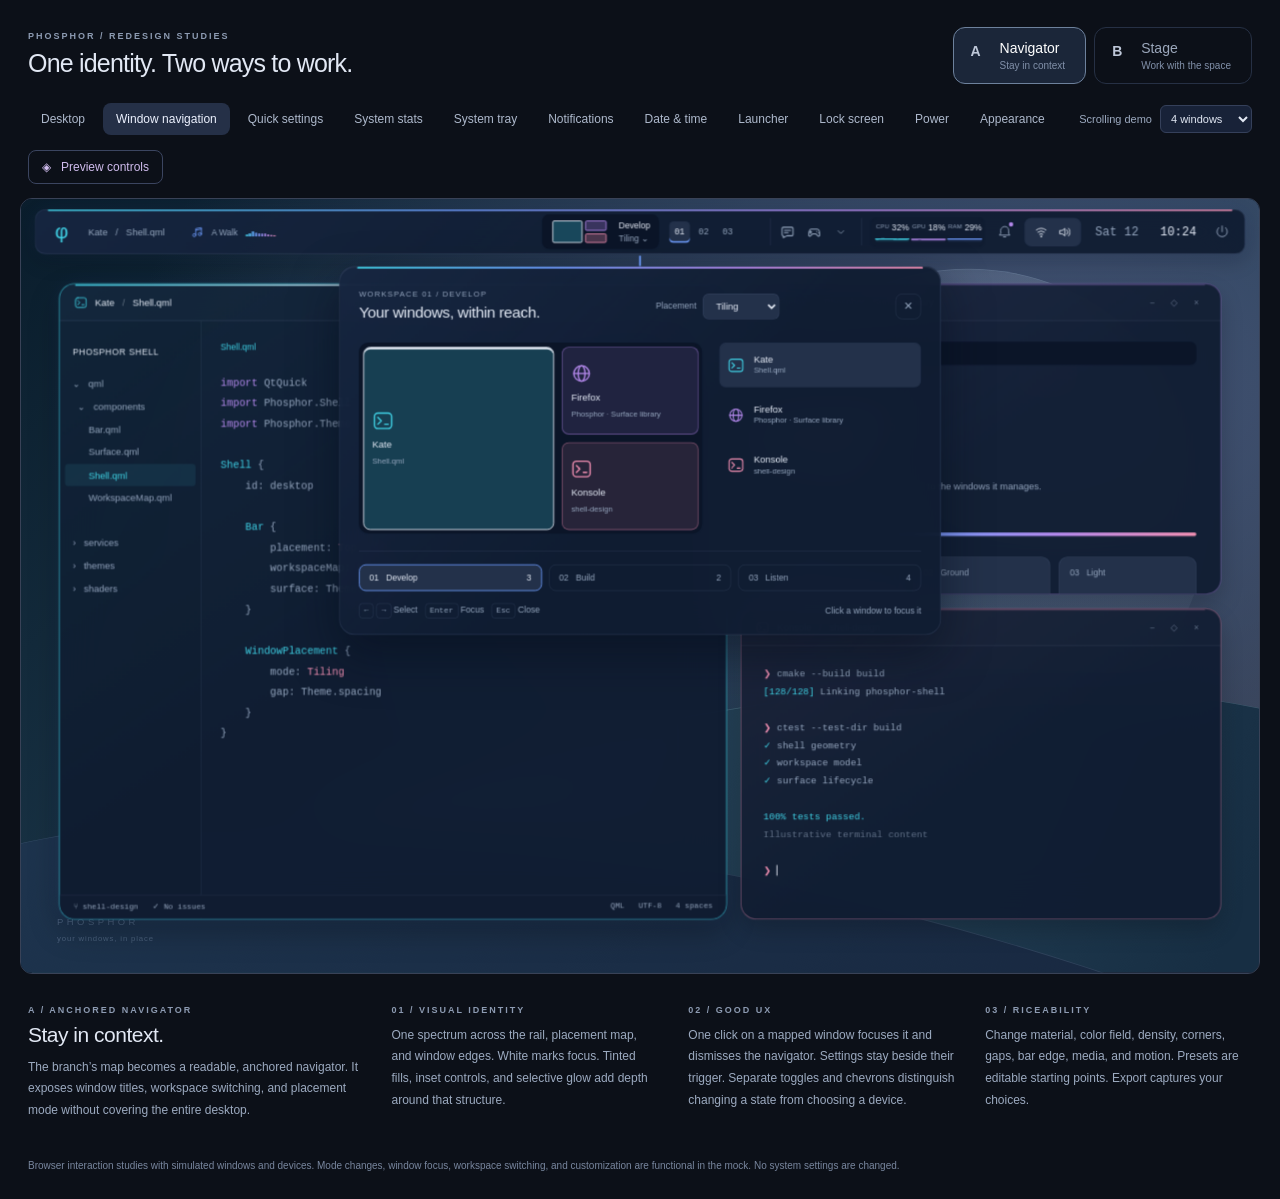
==== commit 9a56f87d: "feat(design): prototype system tray and refine bar widget grouping" ====
--- a/docs/design/mockups-v3/index.html
+++ b/docs/design/mockups-v3/index.html
@@ -12,6 +12,7 @@
 <link rel="stylesheet" href="appearance.css">
 <link rel="stylesheet" href="quick-settings.css">
 <link rel="stylesheet" href="system-stats.css">
+<link rel="stylesheet" href="system-tray.css">
 </head>
 <body>
 <header class="review-header">
@@ -24,7 +25,7 @@
 <div class="review-toolbar">
   <nav aria-label="Preview state" class="view-switch">
     <button data-view="desktop">Desktop</button><button data-view="overview">Window navigation</button>
-    <button data-view="controls">Quick settings</button><button data-view="stats">System stats</button><button data-view="notifications">Notifications</button><button data-view="datetime">Date & time</button><button data-view="launcher">Launcher</button><button data-view="lockscreen">Lock screen</button><button data-view="power">Power</button><button data-view="appearance">Appearance</button>
+    <button data-view="controls">Quick settings</button><button data-view="stats">System stats</button><button data-view="tray">System tray</button><button data-view="notifications">Notifications</button><button data-view="datetime">Date & time</button><button data-view="launcher">Launcher</button><button data-view="lockscreen">Lock screen</button><button data-view="power">Power</button><button data-view="appearance">Appearance</button>
   </nav>
   <label class="stress-control">Scrolling demo <select id="scroll-count" aria-label="Scrolling demo window count"><option value="4">4 windows</option><option value="10">10 windows</option><option value="20">20 windows</option></select></label>
   <button id="customize-toggle" aria-expanded="false">◈ &nbsp; Preview controls</button>
@@ -46,6 +47,7 @@
 </div>
 <div id="quick-preview-controls" class="quick-preview-controls hidden" aria-label="Quick settings prototype controls"></div>
 <div id="stats-preview-controls" class="stats-preview-controls hidden" aria-label="System stats prototype controls"></div>
+<div id="tray-preview-controls" class="tray-preview-controls hidden" aria-label="System tray prototype controls"></div>
 <div class="review-layout">
 <main class="frame" aria-label="Interactive desktop mock">
 <div id="desktop" class="desktop navigator">
@@ -92,6 +94,15 @@
 <symbol id="storage" viewBox="0 0 24 24"><path d="m6 3-4 11v6h20v-6L18 3Z M2 14h20m-5 3h2m-6 0h1"/></symbol>
 <symbol id="tune" viewBox="0 0 24 24"><path d="M3 6h5m4 0h9M3 18h9m4 0h5"/><circle cx="10" cy="6" r="2"/><circle cx="14" cy="18" r="2"/><path d="M3 12h11m4 0h3"/><circle cx="16" cy="12" r="2"/></symbol>
 <symbol id="pause" viewBox="0 0 24 24"><path d="M8 5v14M16 5v14"/></symbol>
+<symbol id="tray-icon" viewBox="0 0 24 24"><path d="M3 14h5l2 3h4l2-3h5v7H3zM5 10V4h14v6M9 7h6"/></symbol>
+<symbol id="cloud" viewBox="0 0 24 24"><path d="M6 18a5 5 0 1 1 .5-10A6 6 0 0 1 18 9a4.5 4.5 0 1 1 0 9Z"/><path d="m8 13 3 3 5-5"/></symbol>
+<symbol id="gamepad" viewBox="0 0 24 24"><path d="M7 7h10c3 0 4 6 4 9s-2 4-4 1l-2-2H9l-2 2c-2 3-4 2-4-1s1-9 4-9Z M6 10v4m-2-2h4m8-1h.1m3 2h.1"/></symbol>
+<symbol id="phone" viewBox="0 0 24 24"><rect x="6" y="2" width="12" height="20" rx="3"/><path d="M10 5h4m-3 14h2"/></symbol>
+<symbol id="record" viewBox="0 0 24 24"><circle cx="12" cy="12" r="9"/><circle cx="12" cy="12" r="4"/></symbol>
+<symbol id="key" viewBox="0 0 24 24"><circle cx="8" cy="8" r="5"/><path d="m12 12 9 9m-5-5 3-3m-1 5 3-3"/></symbol>
+<symbol id="download" viewBox="0 0 24 24"><path d="M12 3v12m-5-5 5 5 5-5M4 17v4h16v-4"/></symbol>
+<symbol id="more" viewBox="0 0 24 24"><circle cx="5" cy="12" r="1"/><circle cx="12" cy="12" r="1"/><circle cx="19" cy="12" r="1"/></symbol>
+<symbol id="pin" viewBox="0 0 24 24"><path d="m8 3 9 2-2 6 3 4-6-1-4 4-2-2 4-4-1-6ZM8 16l-5 5"/></symbol>
 </defs></svg>
   <div class="wallpaper" aria-hidden="true"><div class="orb"></div><div class="landscape"></div><div class="contour"></div></div>
   <div class="desktop-watermark">PHOSPHOR<span>your windows, in place</span></div>
@@ -100,6 +111,7 @@
   <div class="stage-shade hidden" id="stage-shade"></div>
   <section id="overview" class="hidden" aria-label="Window navigation"></section>
   <section id="controls" class="hidden" aria-label="Quick settings"></section>
+  <section id="tray" class="hidden" aria-label="System tray"></section>
   <section id="stats" class="hidden" aria-label="System stats" role="dialog"></section>
   <section id="launcher" class="hidden" aria-label="Launcher"></section>
   <section id="datetime" class="hidden" aria-label="Date and time"></section>
@@ -152,6 +164,7 @@
 <script src="appearance.js"></script>
 <script src="quick-settings.js"></script>
 <script src="system-stats.js"></script>
+<script src="system-tray.js"></script>
 <script src="studies.js"></script>
 </body>
 </html>
--- a/docs/design/mockups-v3/system-tray.css
+++ b/docs/design/mockups-v3/system-tray.css
@@ -0,0 +1,60 @@
+/* SPDX-FileCopyrightText: 2026 fuddlesworth */
+/* SPDX-License-Identifier: GPL-3.0-or-later */
+.tray-preview-controls{display:flex;align-items:center;flex-wrap:wrap;gap:12px;padding:11px 20px;margin:0 0 12px;background:#151c2a;border:1px solid #29344a;border-radius:12px;color:#b8c7df;font-size:12px}
+.tray-preview-controls nav{display:flex;flex-wrap:wrap;gap:4px}.tray-preview-controls button{padding:8px 11px;border-radius:7px}.tray-preview-controls button[aria-pressed=true]{background:#34435f;color:#fff}.tray-preview-controls p{margin:0 0 0 auto;font-size:11px;color:#9caec8}
+.tray-kicker{display:block;font-size:9px;font-weight:500;letter-spacing:1.6px;color:var(--muted);line-height:1.6}
+.bar-tray{display:flex;gap:2px;align-items:center;flex-shrink:0;padding:0 5px;border-inline-start:1px solid var(--outline);border-inline-end:1px solid var(--outline)}
+.tray-bar-app,.tray-overflow-trigger{position:relative;display:grid;place-items:center;width:29px;height:32px;border-radius:7px;color:var(--muted);padding:0}
+.tray-app-icon{display:inline-grid;place-items:center;flex-shrink:0;color:var(--muted)}
+.tray-app-icon>.icon{width:21px;height:21px;stroke-width:1.7}.tray-bar-app .tray-app-icon>.icon{width:17px;height:17px}
+[data-tray-icons=color] .tray-app-icon{color:var(--tray-app-color)}
+.tray-bar-app:hover,.tray-bar-app[aria-expanded=true],.tray-overflow-trigger:hover,.tray-overflow-trigger[aria-expanded=true]{background:var(--card);color:var(--text)}.tray-bar-app:hover .tray-app-icon{color:var(--text)}
+.tray-overflow-trigger>.icon{width:13px;height:13px;transition:transform .15s ease}.tray-overflow-trigger[aria-expanded=true]>.icon{transform:rotate(180deg)}
+.desktop[data-edge=bottom] .tray-overflow-trigger>.icon{transform:rotate(180deg)}.desktop[data-edge=bottom] .tray-overflow-trigger[aria-expanded=true]>.icon{transform:none}
+.tray-status-dot{position:absolute;right:4px;top:4px;width:5px;height:5px;border-radius:50%;background:var(--c4);box-shadow:0 0 0 2px var(--bg)}.tray-recording .tray-status-dot{border-radius:1px}
+/* Give the right region room while keeping all controls available. */
+.bar:has(.bar-tray) .ap-live-right{gap:8px}.bar:has(.bar-tray) .clock{margin:0;padding-inline:8px}
+.bar-tray:has(+.bar-stats){border-right:1px solid var(--outline);padding-right:9px;margin-right:2px}
+.bar:has(.bar-tray) .stat-bar-reading{width:37px}.bar:has(.bar-tray) .bar-stats{gap:5px;padding-inline:5px}
+.tray-root{position:absolute;inset:0;z-index:14;pointer-events:none;--tray-warning:var(--c4)}
+.tray-root button:focus-visible,.bar-tray button:focus-visible,.tray-root select:focus-visible,.tray-root input:focus-visible{outline:2px solid var(--text);outline-offset:2px}
+.tray-root .material{pointer-events:auto;position:absolute;animation:enter .18s ease}
+.tray-drawer{width:366px;max-height:calc(100% - var(--bar-size) - 56px);display:flex;flex-direction:column;overflow:hidden}
+.tray-drawer::before{content:'';height:2px;position:absolute;inset:0 20px auto;background:var(--spectrum);z-index:1;opacity:.85}
+.tray-heading{display:flex;gap:12px;align-items:center;padding:21px 19px 19px;border-bottom:1px solid var(--outline);flex-shrink:0}
+.tray-heading>div{flex:1;min-width:0}.tray-heading h2{font-size:22px;font-weight:450;letter-spacing:-.6px;line-height:1.25;margin:4px 0 0}
+.tray-heading-icon{display:grid;place-items:center;width:36px;height:39px;color:var(--c2)}.tray-heading-icon>.icon{width:27px;height:27px}
+.tray-icon-button{display:inline-grid;place-items:center;width:28px;height:30px;flex-shrink:0;border-radius:7px;color:var(--muted);padding:0}.tray-icon-button .icon{width:16px;height:16px}.tray-icon-button:hover{background:color-mix(in srgb,var(--muted) 12%,transparent);color:var(--text)}
+.tray-drawer-body{padding:16px;overflow:auto;min-height:0;scrollbar-color:var(--outline) transparent;scrollbar-width:thin}
+.tray-drawer:not(.tray-settings) .tray-drawer-body{max-height:374px}
+.tray-grid{display:grid;grid-template-columns:repeat(3,minmax(0,1fr));gap:6px}
+.tray-app-tile{position:relative;border:1px solid transparent;border-radius:calc(var(--radius)*.6);min-width:0;transition:background .12s ease}
+.tray-app-tile:hover,.tray-app-tile:focus-within{background:color-mix(in srgb,var(--card) 65%,transparent);border-color:var(--outline)}.tray-app-tile.selected{background:color-mix(in srgb,var(--c2) 13%,var(--card));border-color:color-mix(in srgb,var(--c2) 45%,var(--outline))}
+.tray-app-launch{display:flex;flex-direction:column;align-items:center;gap:11px;padding:15px 4px 9px;width:100%;min-height:110px;border-radius:inherit;background:none!important}.tray-app-launch>.tray-app-icon{height:29px;color:var(--text)}.tray-app-launch .tray-app-icon>.icon{width:27px;height:27px}
+.tray-app-launch>span:not(.tray-app-icon){font-size:12px;line-height:1.4;white-space:nowrap}.tray-app-launch>small{font-size:8px;color:var(--muted);min-height:12px;line-height:1.4;margin-top:-7px}
+.tray-app-tile>.tray-icon-button{position:absolute;right:2px;top:1px;width:23px;height:22px;color:var(--muted);opacity:.6}.tray-app-tile:hover>.tray-icon-button,.tray-app-tile:focus-within>.tray-icon-button{opacity:1}.tray-app-tile>.tray-icon-button>.icon{width:14px;height:14px}
+.tray-app-tile.attention .tray-app-launch>small{color:var(--tray-warning)}
+.tray-footer{display:flex;align-items:center;justify-content:space-between;gap:10px;padding:11px 17px;border-top:1px solid var(--outline);background:color-mix(in srgb,var(--recess) 20%,transparent);flex-shrink:0;color:var(--muted);font-size:10px;min-height:51px}
+.tray-footer button{display:inline-flex;align-items:center;gap:7px;padding:7px 5px;border-radius:6px;font-size:11px;color:var(--text)}.tray-footer button .icon{width:13px;height:13px}
+.tray-attention-card{display:flex;width:100%;align-items:center;gap:13px;text-align:left;padding:14px 12px;margin-bottom:14px;border:1px solid color-mix(in srgb,var(--tray-warning) 32%,var(--outline));border-radius:calc(var(--radius)*.55);background:color-mix(in srgb,var(--tray-warning) 8%,var(--card));color:var(--tray-warning)}
+.tray-attention-card>span:not(.tray-app-icon){flex:1}.tray-attention-card strong{display:block;font-size:12px;font-weight:550}.tray-attention-card small{display:block;font-size:10px;color:var(--muted);margin-top:5px;line-height:1.6}.tray-attention-card>.icon{width:16px;height:16px}.tray-attention-card .tray-app-icon{color:var(--tray-warning)}
+.tray-empty{padding:25px 12px 32px;text-align:center}.tray-empty>.icon{width:34px;height:34px;color:var(--c2);margin-bottom:18px}.tray-empty h3{font-size:19px;letter-spacing:-.4px;font-weight:450;margin:0 0 9px}.tray-empty p{font-size:12px;line-height:1.7;color:var(--muted);max-width:270px;margin:0 auto}
+.tray-app-menu{width:300px;max-height:calc(100% - var(--bar-size) - 56px);overflow:auto;scrollbar-width:thin;border-radius:calc(var(--radius)*.7);box-shadow:0 16px 50px color-mix(in srgb,var(--recess) 60%,transparent),inset 0 1px color-mix(in srgb,var(--text) 5%,transparent)}
+.tray-menu-heading{display:flex;align-items:center;gap:12px;padding:17px 16px 14px;border-bottom:1px solid var(--outline)}.tray-menu-heading>div{flex:1;min-width:0}.tray-menu-heading h3{font-weight:500;font-size:15px;line-height:1.5;margin:0}.tray-menu-heading p{font-size:10px;color:var(--muted);line-height:1.5;margin:3px 0 0}.tray-menu-heading .tray-app-icon{color:var(--c2);width:24px}
+.tray-menu-items{padding:8px}.tray-menu-item{display:flex;align-items:center;gap:10px;padding:8px 10px;width:100%;min-height:37px;border-radius:6px;text-align:left;font-size:13px;line-height:1.4;color:var(--text)}.tray-menu-item>span:nth-child(2){flex:1}.tray-menu-item:hover:not(:disabled),.tray-menu-item:focus-visible{background:color-mix(in srgb,var(--c2) 16%,var(--card))}.tray-menu-item>small{font-size:10px;color:var(--muted)}.tray-menu-item>.icon{width:13px;height:13px;transform:rotate(-90deg);color:var(--muted)}
+.tray-menu-mark{display:grid;place-items:center;flex-shrink:0;width:18px;height:18px;color:var(--muted)}.tray-menu-mark>.icon{width:16px;height:16px}.tray-menu-mark>i{width:9px;height:9px;border-radius:50%;border:1px solid var(--muted)}.tray-menu-mark>i.checked{border:2px solid var(--c2);background:var(--c2);box-shadow:inset 0 0 0 2px var(--bg)}
+.tray-menu-item[aria-checked=true] .tray-menu-mark{color:var(--c2)}.tray-menu-separator{height:1px;background:var(--outline);margin:6px 10px}
+.tray-menu-footer{display:flex;align-items:center;justify-content:space-between;padding:8px 13px;border-top:1px solid var(--outline);font-size:11px;color:var(--muted)}.tray-menu-footer>button:first-child{display:flex;gap:9px;align-items:center;padding:8px 7px;border-radius:5px}.tray-menu-footer .icon{width:14px;height:14px}.tray-menu-footer [aria-pressed=true]{color:var(--c2)}
+.tray-inline-notice{padding:10px 16px;font-size:11px;line-height:1.6;border-top:1px solid var(--outline);color:var(--c2);background:color-mix(in srgb,var(--c2) 7%,transparent)}
+.tray-settings{width:452px}.tray-settings-body{overflow:auto;min-height:0;padding:18px 20px;scrollbar-width:thin;scrollbar-color:var(--outline) transparent}
+.tray-preview{display:flex;align-items:center;justify-content:space-between;padding:14px 16px;border:1px solid var(--outline);background:color-mix(in srgb,var(--recess) 55%,transparent);border-radius:calc(var(--radius)*.65);margin-bottom:20px}.tray-preview>div{display:flex;gap:13px;align-items:center;min-height:22px}.tray-preview>div>.icon{width:13px;height:13px;color:var(--muted)}
+.tray-setting{display:flex;justify-content:space-between;align-items:center;gap:12px;margin:12px 0;font-size:13px}.tray-setting select{min-width:145px}.tray-root select{background:var(--recess);border:1px solid var(--outline);border-radius:6px;color:var(--text);padding:8px;font-size:11px}
+.tray-attention-setting{display:flex;align-items:flex-start;gap:15px;font-size:13px;line-height:1.5;margin:18px 0 24px}.tray-attention-setting>span{flex:1}.tray-attention-setting small{display:block;margin-top:4px;font-size:11px;color:var(--muted);line-height:1.65}.tray-attention-setting input{accent-color:var(--c2);width:16px;height:16px;flex-shrink:0;margin-top:3px}
+.tray-arrange-title{display:flex;align-items:baseline;justify-content:space-between;padding-top:18px;border-top:1px solid var(--outline)}.tray-arrange-title h3{margin:0;font-size:14px;font-weight:500}.tray-arrange-title>span{font-size:10px;color:var(--muted)}
+.tray-search{display:flex;align-items:center;gap:9px;border:1px solid var(--outline);border-radius:7px;padding:8px 10px;margin:12px 0}.tray-search .icon{width:14px;height:14px;color:var(--muted)}.tray-search input{border:0;min-width:0;width:100%;background:none;color:var(--text);font-size:12px}.tray-search input::placeholder{color:var(--muted)}
+.tray-arrange-row{display:flex;align-items:center;gap:9px;padding:9px 0;border-bottom:1px solid var(--outline);min-height:61px}.tray-arrange-row:last-child{border:0}.tray-grip{color:var(--muted);font-size:17px;cursor:grab}.tray-arrange-row .tray-app-icon>.icon{width:19px;height:19px}.tray-arrange-name{flex:1;min-width:0;font-size:12px}.tray-arrange-name small{display:block;font-size:9px;color:var(--muted);white-space:nowrap;overflow:hidden;text-overflow:ellipsis;line-height:1.7;margin-top:4px}
+.tray-arrange-row select{font-size:10px;width:108px;padding:7px}.tray-reorder{display:flex;flex-direction:column;gap:0}.tray-reorder .tray-icon-button{width:19px;height:19px}.tray-reorder .tray-icon-button:first-child{transform:rotate(180deg)}.tray-reorder .tray-icon-button>.icon{width:12px;height:12px}
+.tray-help,.tray-no-results{font-size:11px;line-height:1.7;color:var(--muted);margin:17px 0 0}.tray-footer .tray-primary{background:color-mix(in srgb,var(--c2) 23%,var(--card));border:1px solid color-mix(in srgb,var(--c2) 38%,var(--outline));padding:8px 20px}
+.desktop[data-density=compact] .tray-heading{padding:16px}.desktop[data-density=compact] .tray-heading h2{font-size:20px}.desktop[data-density=compact] .tray-app-launch{min-height:98px;padding-top:12px}.desktop[data-density=compact] .tray-menu-item{min-height:33px;padding-block:6px}
+.desktop[data-motion=false] .tray-root *,.desktop[data-motion=false] .tray-root .material{animation:none!important;transition:none!important}
+@media(prefers-reduced-motion:reduce){.tray-root *,.tray-root .material,.bar-tray *{animation:none!important;transition:none!important}}
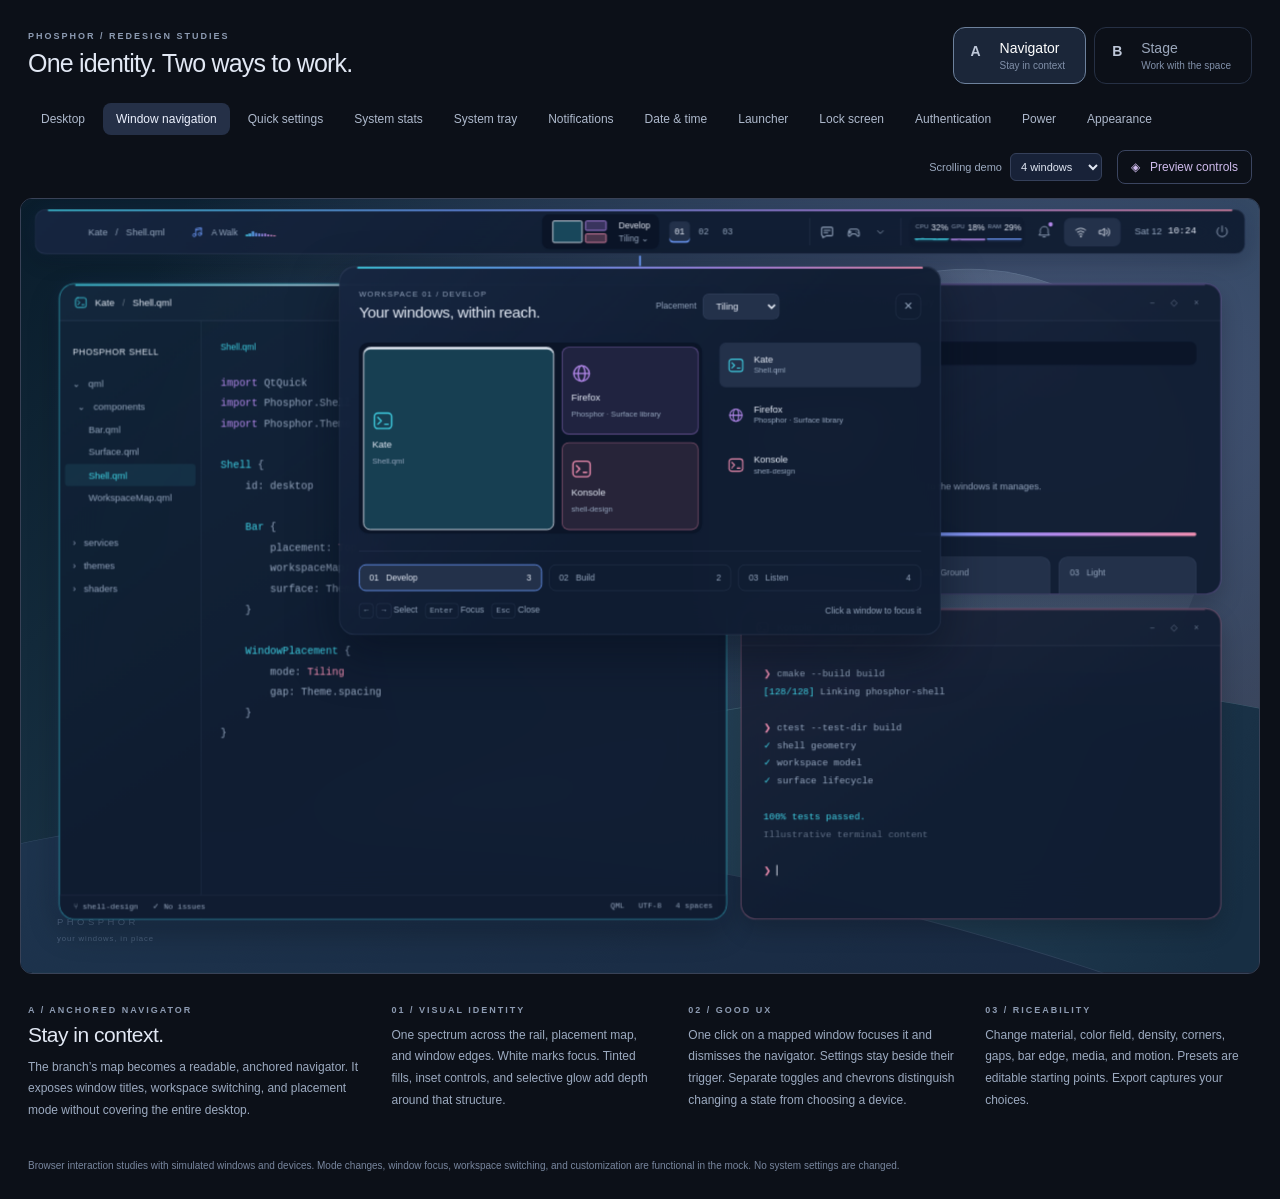
==== commit a520417c: "feat(design): prototype authentication requests" ====
--- a/docs/design/mockups-v3/index.html
+++ b/docs/design/mockups-v3/index.html
@@ -13,6 +13,7 @@
 <link rel="stylesheet" href="quick-settings.css">
 <link rel="stylesheet" href="system-stats.css">
 <link rel="stylesheet" href="system-tray.css">
+<link rel="stylesheet" href="authentication.css">
 </head>
 <body>
 <header class="review-header">
@@ -25,7 +26,7 @@
 <div class="review-toolbar">
   <nav aria-label="Preview state" class="view-switch">
     <button data-view="desktop">Desktop</button><button data-view="overview">Window navigation</button>
-    <button data-view="controls">Quick settings</button><button data-view="stats">System stats</button><button data-view="tray">System tray</button><button data-view="notifications">Notifications</button><button data-view="datetime">Date & time</button><button data-view="launcher">Launcher</button><button data-view="lockscreen">Lock screen</button><button data-view="power">Power</button><button data-view="appearance">Appearance</button>
+    <button data-view="controls">Quick settings</button><button data-view="stats">System stats</button><button data-view="tray">System tray</button><button data-view="notifications">Notifications</button><button data-view="datetime">Date & time</button><button data-view="launcher">Launcher</button><button data-view="lockscreen">Lock screen</button><button data-view="authentication">Authentication</button><button data-view="power">Power</button><button data-view="appearance">Appearance</button>
   </nav>
   <label class="stress-control">Scrolling demo <select id="scroll-count" aria-label="Scrolling demo window count"><option value="4">4 windows</option><option value="10">10 windows</option><option value="20">20 windows</option></select></label>
   <button id="customize-toggle" aria-expanded="false">◈ &nbsp; Preview controls</button>
@@ -48,6 +49,7 @@
 <div id="quick-preview-controls" class="quick-preview-controls hidden" aria-label="Quick settings prototype controls"></div>
 <div id="stats-preview-controls" class="stats-preview-controls hidden" aria-label="System stats prototype controls"></div>
 <div id="tray-preview-controls" class="tray-preview-controls hidden" aria-label="System tray prototype controls"></div>
+<div id="auth-preview-controls" class="auth-preview-controls hidden" aria-label="Authentication prototype controls"></div>
 <div class="review-layout">
 <main class="frame" aria-label="Interactive desktop mock">
 <div id="desktop" class="desktop navigator">
@@ -122,6 +124,7 @@
   <div id="osd" class="osd hidden" role="status"></div>
   <div id="toast" class="toast material hidden" role="status"></div>
   <section id="lockscreen" class="lockscreen hidden" aria-label="Locked session"></section>
+  <section id="authentication" class="authentication-overlay hidden" aria-label="Authentication request"></section>
 </div>
 </main>
 <aside id="customizer" class="customizer hidden" aria-label="Shell customization">
@@ -165,6 +168,7 @@
 <script src="quick-settings.js"></script>
 <script src="system-stats.js"></script>
 <script src="system-tray.js"></script>
+<script src="authentication.js"></script>
 <script src="studies.js"></script>
 </body>
 </html>
--- a/docs/design/mockups-v3/studies.css
+++ b/docs/design/mockups-v3/studies.css
@@ -47,9 +47,10 @@
 .desktop-watermark{position:absolute;left:42px;bottom:35px;font-size:11px;letter-spacing:4px;color:#8da2c166}
 .desktop-watermark span{display:block;font-size:9px;letter-spacing:1px;margin-top:8px}
 .icon{width:19px;height:19px;fill:none;stroke:currentColor;stroke-width:1.6;stroke-linecap:round;stroke-linejoin:round;vertical-align:middle;flex-shrink:0}
+.phosphor-mark{display:inline-block;flex:none;width:var(--phosphor-mark-size,32px);height:var(--phosphor-mark-size,32px);background:currentColor;-webkit-mask:url('assets/phosphor-mark-symbolic.svg') center/contain no-repeat;mask:url('assets/phosphor-mark-symbolic.svg') center/contain no-repeat;vertical-align:middle}
 .bar{position:absolute;top:12px;left:16px;right:16px;height:var(--bar-size);z-index:8;display:flex;align-items:center;padding:0 12px;gap:10px;border-radius:calc(var(--radius)*.65);box-shadow:0 8px 25px #0003,var(--glow)}
 .bar:before{content:'';position:absolute;left:14px;right:14px;top:-1px;height:2px;background:var(--spectrum);opacity:.8;border-radius:2px}
-.brand{font-size:24px;width:36px;height:34px;color:var(--c1);line-height:1}
+.brand{display:grid;place-items:center;width:36px;height:34px;padding:0;color:var(--c1);line-height:1}
 .bar-separator{height:20px;width:1px;background:var(--outline);margin:0 5px}
 .bar-app{font-size:11px;color:var(--muted);max-width:175px;overflow:hidden;text-overflow:ellipsis;white-space:nowrap}
 .bar-media{display:flex;align-items:center;gap:9px;font-size:10px;color:var(--muted);margin-left:12px}
@@ -86,8 +87,8 @@
 .session-menu kbd{font-size:10px;color:var(--muted);border-color:var(--outline);opacity:0}
 .session-menu button.selected kbd{opacity:1}
 @keyframes session-confirm{to{height:0}}
-.clock{font-variant-numeric:tabular-nums;color:var(--muted);margin-right:9px}
-.clock{padding:9px 10px;border-radius:8px}
+.clock{display:inline-flex;align-items:center;gap:7px;min-height:32px;padding:7px 8px;border-radius:8px;font-size:11px;line-height:1.2;letter-spacing:normal;font-variant-numeric:tabular-nums;white-space:nowrap;color:var(--muted)}
+.clock-date{font-family:var(--ap-font,'Noto Sans'),sans-serif}.clock-time{color:var(--text)}
 .clock[aria-expanded=true]{background:var(--card);color:var(--text);box-shadow:inset 0 -2px var(--c3)}
 #datetime{position:absolute;z-index:10;left:var(--calendar-left,850px);top:calc(var(--bar-size) + 26px);width:410px;padding:var(--pad);animation:enter .2s ease;overflow:hidden}
 #datetime:before{content:'';position:absolute;top:0;left:22px;right:22px;height:2px;background:var(--spectrum)}
--- a/docs/design/mockups-v3/lockscreen.css
+++ b/docs/design/mockups-v3/lockscreen.css
@@ -24,7 +24,7 @@
 .lock-composition i:nth-child(3) { --pane-color:var(--c4); left:58.5%; top:47%; width:41.5%; height:53%; }
 .lock-header { position:absolute; top:40px; left:48px; right:48px; display:flex; align-items:center; justify-content:space-between; }
 .lock-brand { display:flex; align-items:center; gap:14px; color:var(--muted); font-size:10px; font-weight:500; letter-spacing:3.5px; }
-.lock-brand > span { color:var(--c1); font-size:31px; letter-spacing:0; line-height:1; }
+.lock-brand > .phosphor-mark { --phosphor-mark-size:42px; color:var(--c1); }
 .lock-system { display:flex; gap:28px; color:var(--muted); font-size:11px; }
 .lock-system > span { display:flex; align-items:center; gap:8px; }
 .lock-system .icon { width:16px; height:16px; }
--- a/docs/design/mockups-v3/appearance.css
+++ b/docs/design/mockups-v3/appearance.css
@@ -11,7 +11,7 @@
 .desktop[data-edge=bottom] .ap-window{top:38px;bottom:96px}
 .ap-sidebar{grid-row:1/-1;border-right:1px solid var(--ap-border);background:color-mix(in srgb,var(--recess) 38%,transparent);display:flex;flex-direction:column;padding:30px 14px 24px}
 .ap-brand{display:flex;align-items:center;gap:12px;margin:0 10px 40px;font-size:10px;letter-spacing:2px;font-weight:600}
-.ap-brand>span{font-size:33px;font-weight:300;line-height:1;color:var(--c1);letter-spacing:-2px}
+.ap-brand>.phosphor-mark{--phosphor-mark-size:42px;color:var(--c1)}
 .ap-brand small{display:block;font-size:10px;letter-spacing:0;color:var(--muted);font-weight:400;margin-top:3px}
 .ap-sidebar nav{display:flex;flex-direction:column;gap:7px}
 .ap-sidebar nav button{display:flex;align-items:center;gap:12px;padding:13px 14px;color:var(--muted);border-radius:calc(var(--radius)*.55);position:relative;text-align:left}
@@ -87,7 +87,7 @@
 .ap-wallpaper[data-fit=stretch] img{object-fit:fill}
 .ap-wallpaper[data-fit=fit] img{object-fit:contain}
 .ap-scene-bar{position:absolute;left:14px;right:14px;top:13px;border:1px solid #ffffff1a;background:color-mix(in srgb,var(--bg) 80%,transparent);color:var(--text);border-radius:7px;display:flex;align-items:center;justify-content:space-between;height:24px;padding:0 9px;font:7px var(--ap-number-font,monospace);box-shadow:0 3px 7px #0001}
-.ap-scene-bar>span:first-child{color:var(--c1);font:16px sans-serif}
+.ap-scene-bar>.phosphor-mark{--phosphor-mark-size:20px;color:var(--c1)}
 .ap-scene-bar>i{width:30%;height:2px;background:var(--muted);opacity:.2;margin-right:auto;margin-left:9px}
 .ap-tiny-map{display:flex;width:23px;height:13px;gap:2px;margin-right:27%;position:relative}
 .ap-tiny-map b{width:10px;height:13px;border:1px solid var(--c2);background:color-mix(in srgb,var(--c2) 15%,transparent)}
@@ -193,7 +193,7 @@
 .ap-preset-intro{padding:19px 0 27px;display:flex;align-items:center;justify-content:space-between;gap:24px}.ap-preset-intro h3{font-size:24px}
 .ap-preset-grid{display:grid;grid-template-columns:repeat(3,minmax(0,1fr));gap:18px}.ap-preset-card{border:1px solid var(--ap-border);border-radius:calc(var(--radius)*.65);overflow:hidden;background:var(--ap-faint)}
 .ap-preset-open{padding:8px 8px 15px;text-align:left;width:100%;display:block}.ap-preset-open:hover{background:var(--ap-faint)}
-.ap-scene-mini{height:151px;border-radius:calc(var(--radius)*.4)}.ap-scene-mini .ap-scene-bar{left:8px;right:8px;top:8px;height:18px;padding:0 5px;font-size:5px}.ap-scene-mini .ap-scene-bar>span:first-child{font-size:12px}
+.ap-scene-mini{height:151px;border-radius:calc(var(--radius)*.4)}.ap-scene-mini .ap-scene-bar{left:8px;right:8px;top:8px;height:18px;padding:0 5px;font-size:5px}.ap-scene-mini .ap-scene-bar>.phosphor-mark{--phosphor-mark-size:16px}
 .ap-scene-mini .ap-tiny-map{transform:scale(.75);transform-origin:left center;margin-right:23%}.ap-scene-mini .ap-scene-panes{left:14%;right:13%;top:44px;bottom:18px;transform:none}
 .ap-scene-mini .ap-scene-panes span{margin-bottom:12px}.ap-scene-mini .ap-scene-panes i{margin:7px 0;height:2px}
 .ap-preset-light .ap-scene{--bg:#eef2faed;--card:#dce3ef;--text:#172740;--muted:#4d607a;--c1:#49739d;--c2:#6c63aa;--c3:#a2577d;--c4:#955a39;--radius:24px}
--- a/docs/design/mockups-v3/system-tray.css
+++ b/docs/design/mockups-v3/system-tray.css
@@ -13,7 +13,7 @@
 .desktop[data-edge=bottom] .tray-overflow-trigger>.icon{transform:rotate(180deg)}.desktop[data-edge=bottom] .tray-overflow-trigger[aria-expanded=true]>.icon{transform:none}
 .tray-status-dot{position:absolute;right:4px;top:4px;width:5px;height:5px;border-radius:50%;background:var(--c4);box-shadow:0 0 0 2px var(--bg)}.tray-recording .tray-status-dot{border-radius:1px}
 /* Give the right region room while keeping all controls available. */
-.bar:has(.bar-tray) .ap-live-right{gap:8px}.bar:has(.bar-tray) .clock{margin:0;padding-inline:8px}
+.bar:has(.bar-tray) .ap-live-right{gap:8px}
 .bar-tray:has(+.bar-stats){border-right:1px solid var(--outline);padding-right:9px;margin-right:2px}
 .bar:has(.bar-tray) .stat-bar-reading{width:37px}.bar:has(.bar-tray) .bar-stats{gap:5px;padding-inline:5px}
 .tray-root{position:absolute;inset:0;z-index:14;pointer-events:none;--tray-warning:var(--c4)}
--- a/docs/design/mockups-v3/authentication.css
+++ b/docs/design/mockups-v3/authentication.css
@@ -0,0 +1,102 @@
+/* SPDX-FileCopyrightText: 2026 fuddlesworth */
+/* SPDX-License-Identifier: GPL-3.0-or-later */
+.auth-preview-controls { display:flex; flex-wrap:wrap; align-items:center; gap:10px 16px; padding:0 28px 14px; color:#b8c7df; font-size:12px; }
+.auth-preview-controls label { display:flex; align-items:center; gap:8px; }
+.auth-preview-controls select { max-width:230px; padding:7px 10px; color:#e2e8f4; background:#151c2a; border:1px solid #39465d; border-radius:7px; }
+.auth-preview-controls button { padding:8px 11px; border:1px solid #39465d; border-radius:7px; }
+.auth-preview-controls button[aria-pressed=true] { color:#edf2ff; background:#34435f; border-color:#778ab0; }
+.auth-preview-controls p { margin:0 0 0 auto; color:#9caec8; font-size:11px; line-height:1.6; }
+
+.authentication-overlay {
+    position:absolute; inset:0; z-index:32; display:flex; align-items:center; justify-content:center;
+    padding:24px; container-type:size; color:var(--text);
+    --auth-error:#fda2a4; --auth-success:#89cfb1; --auth-scrim:#050a146b; --auth-scale:1;
+    --auth-pad:calc(var(--pad) + 6px);
+}
+.desktop[data-material=light] .authentication-overlay { --auth-error:#a32742; --auth-success:#256b50; --auth-scrim:#0f192a47; }
+.desktop[data-auth-text=large] .authentication-overlay { --auth-scale:1.25; }
+.auth-scrim { position:absolute; inset:0; background:var(--auth-scrim); backdrop-filter:blur(2px); }
+.auth-card {
+    position:relative; display:flex; flex-direction:column; flex:none; width:460px; max-width:100%;
+    max-height:calc(100% - 10cqh); margin-block-end:10cqh; overflow:hidden;
+    font-size:calc(16px * var(--auth-scale)); line-height:1.5;
+    border-color:color-mix(in srgb,var(--text) 17%,var(--outline));
+    box-shadow:var(--shadow),0 10px 35px #030b1a33; animation:auth-enter .18s ease-out;
+}
+.auth-card::before { content:''; position:absolute; inset:0 20px auto; height:2px; z-index:2; background:var(--spectrum); border-radius:2px; opacity:.8; }
+.auth-brand { display:flex; align-items:center; flex:none; gap:10px; min-height:56px; padding:11px var(--auth-pad); border-bottom:1px solid var(--outline); }
+.auth-brand>.phosphor-mark { --phosphor-mark-size:32px; margin-inline-start:-7px; color:var(--c1); }
+.auth-brand>span:not(.phosphor-mark):not(.auth-security) { color:var(--muted); font-size:.625em; font-weight:500; letter-spacing:.15em; }
+.auth-security { display:inline-flex; align-items:center; justify-content:center; margin-inline-start:auto; color:var(--muted); }
+.auth-security .icon { width:17px; height:17px; }
+.auth-content { min-height:0; overflow:auto; padding:20px var(--auth-pad) 16px; scrollbar-width:thin; scrollbar-color:var(--outline) transparent; scroll-padding-block:16px; overscroll-behavior:contain; }
+.auth-requester { display:flex; align-items:center; gap:11px; }
+.auth-app-icon { display:grid; place-items:center; flex:none; width:36px; height:36px; border:1px solid var(--outline); border-radius:calc(var(--radius) * .5); background:color-mix(in srgb,var(--card) 60%,transparent); color:var(--c2); }
+.auth-app-icon .icon { width:20px; height:20px; }
+.auth-requester>div { display:flex; flex-direction:column; min-width:0; }
+.auth-requester b { font-size:1em; line-height:1.35; font-weight:500; overflow-wrap:anywhere; }
+.auth-requester>div>span { margin-top:2px; color:var(--muted); font-size:.75em; line-height:1.4; }
+.auth-card h2 { margin:18px 0 8px; font-size:1.5em; font-weight:500; line-height:1.25; letter-spacing:-.035em; text-wrap:balance; overflow-wrap:anywhere; }
+.auth-description { margin:0; font-size:1em; line-height:1.5; color:var(--text); overflow-wrap:anywhere; }
+.auth-resource { margin:12px 0 0; padding:8px 10px; border-inline-start:2px solid color-mix(in srgb,var(--c3) 60%,var(--outline)); background:color-mix(in srgb,var(--recess) 60%,transparent); border-radius:0 5px 5px 0; font-size:.75em; line-height:1.5; }
+.auth-resource code { font-family:var(--ap-number-font,monospace); white-space:normal; overflow-wrap:anywhere; }
+#auth-form { margin:0; }
+.auth-account { display:flex; align-items:center; gap:11px; margin-top:20px; padding-top:16px; border-top:1px solid var(--outline); }
+.auth-avatar { display:grid; place-items:center; flex:none; width:36px; height:36px; font-size:1em; border-radius:calc(var(--radius) * .55); border:1px solid color-mix(in srgb,var(--c3) 28%,var(--outline)); background:linear-gradient(135deg,color-mix(in srgb,var(--c2) 18%,var(--recess)),color-mix(in srgb,var(--c4) 10%,var(--recess))); }
+.auth-account>div { flex:1; min-width:0; }
+.auth-account label { display:block; color:var(--muted); font-size:.75em; line-height:1.5; }
+.auth-account strong { display:block; font-size:1em; font-weight:500; overflow-wrap:anywhere; }
+#auth-identity { display:block; width:100%; min-width:0; margin-top:5px; padding:7px 10px; color:var(--text); background:var(--recess); border:1px solid var(--outline); border-radius:calc(var(--radius) * .4); font-size:.875em; }
+.auth-field-label { display:block; margin:16px 0 8px; color:var(--muted); font-size:.75em; }
+.auth-password-wrap { display:flex; align-items:center; gap:4px; padding:3px; min-height:46px; border:1px solid var(--outline); border-radius:calc(var(--radius) * .5); background:var(--recess); }
+.auth-password-wrap:focus-within { border-color:var(--c2); outline:2px solid color-mix(in srgb,var(--c2) 48%,transparent); outline-offset:2px; }
+#auth-password { display:block; flex:1; width:100%; min-width:0; min-height:38px; padding:5px 10px; border:0; outline:none; background:none; color:var(--text); font-size:1em; line-height:1.5; }
+#auth-password::placeholder { color:var(--muted); opacity:.8; font-size:.75em; letter-spacing:normal; }
+#auth-password[type=password] { letter-spacing:.12em; }
+#auth-password:disabled { opacity:.55; }
+.auth-reveal { display:grid; place-items:center; flex:none; width:36px; height:36px; padding:0; border-radius:calc(var(--radius) * .35); color:var(--muted); }
+.auth-reveal .icon { width:18px; height:18px; }
+.auth-reveal:hover:not(:disabled),.auth-reveal[aria-pressed=true] { color:var(--text); background:var(--card); }
+.auth-meta { display:flex; align-items:center; justify-content:space-between; flex-wrap:wrap; gap:4px 12px; min-height:28px; color:var(--muted); font-size:.75em; line-height:1.5; }
+.auth-meta>span { display:inline-flex; align-items:center; gap:6px; }
+.auth-meta .icon { width:13px; height:13px; }
+#auth-caps { color:var(--c4); }
+#auth-caps[hidden] { display:none; }
+.auth-message { display:flex; align-items:flex-start; gap:8px; min-height:calc(3em + 8px); padding-block:4px; color:var(--muted); font-size:.75em; line-height:1.5; }
+.auth-message .icon { flex:none; width:15px; height:15px; margin-top:2px; }
+.auth-message>span { min-width:0; overflow-wrap:anywhere; }
+.auth-card[data-phase=error] .auth-password-wrap { border-color:var(--auth-error); outline-color:color-mix(in srgb,var(--auth-error) 45%,transparent); }
+.auth-card[data-phase=error] .auth-message,.auth-card[data-phase=unavailable] .auth-message { color:var(--auth-error); }
+.auth-card[data-phase=success] .auth-message,.auth-card[data-phase=success] .auth-security { color:var(--auth-success); }
+.auth-card[data-phase=checking] .auth-submit:disabled,.auth-card[data-phase=success] .auth-submit:disabled { opacity:1; }
+.auth-details { margin-top:3px; border-top:1px solid var(--outline); font-size:.75em; color:var(--muted); }
+.auth-details summary { display:flex; align-items:center; justify-content:space-between; gap:12px; min-height:36px; padding-block:7px; list-style:none; cursor:pointer; border-radius:4px; }
+.auth-details summary::-webkit-details-marker { display:none; }
+.auth-details summary:hover { color:var(--text); }
+.auth-details summary .icon { flex:none; width:13px; height:13px; transition:transform .15s ease; }
+.auth-details[open] summary .icon { transform:rotate(180deg); }
+.auth-details dl { display:grid; grid-template-columns:max-content minmax(0,1fr); gap:8px 14px; margin:3px 0 10px; padding:12px; border:1px solid var(--outline); border-radius:calc(var(--radius) * .4); background:color-mix(in srgb,var(--recess) 50%,transparent); }
+.auth-details dt { color:var(--muted); }
+.auth-details dd { margin:0; color:var(--text); min-width:0; overflow-wrap:anywhere; }
+.auth-details dd code { font-family:var(--ap-number-font,monospace); font-size:1em; white-space:normal; overflow-wrap:anywhere; }
+.auth-actions { display:flex; align-items:center; justify-content:flex-end; flex:none; flex-wrap:wrap; gap:10px; padding:15px var(--auth-pad); border-top:1px solid var(--outline); background:color-mix(in srgb,var(--recess) 25%,transparent); }
+.auth-keyhint { margin-inline-end:auto; color:var(--muted); font-size:.75em; white-space:nowrap; }
+.auth-actions button { display:inline-flex; align-items:center; justify-content:center; gap:8px; min-height:40px; padding:8px 15px; border:1px solid var(--outline); border-radius:calc(var(--radius) * .4); font-size:.75em; line-height:1.5; }
+.auth-actions .icon { width:16px; height:16px; flex:none; }
+.auth-cancel { background:color-mix(in srgb,var(--card) 35%,transparent); }
+.auth-cancel:hover:not(:disabled) { background:var(--card); }
+.auth-submit { min-width:126px; color:var(--text); background:color-mix(in srgb,var(--c2) 24%,var(--card)); border-color:color-mix(in srgb,var(--c2) 46%,var(--outline))!important; }
+.auth-submit:hover:not(:disabled) { background:color-mix(in srgb,var(--c2) 38%,var(--card)); }
+.auth-spinner { display:inline-block; flex:none; width:15px; height:15px; border:2px solid color-mix(in srgb,var(--c2) 28%,transparent); border-top-color:var(--c2); border-radius:50%; animation:auth-spin .8s linear infinite; }
+.auth-card :is(button,select,summary):focus-visible { outline:2px solid var(--text); outline-offset:3px; }
+.desktop[data-density=compact] .auth-brand { min-height:50px; padding-block:8px; }
+.desktop[data-density=compact] .auth-content { padding-block:16px 12px; }
+.desktop[data-density=compact] .auth-account { margin-top:16px; padding-top:12px; }
+.desktop[data-density=compact] .auth-actions { padding-block:12px; }
+@container (max-height:650px) { .auth-card { max-height:100%; margin-block-end:0; } }
+@container (max-width:380px) { .auth-card { --auth-pad:18px; } .auth-keyhint { flex-basis:100%; } .auth-actions button { flex:1; } .auth-details dl { grid-template-columns:minmax(0,1fr); gap:3px; } .auth-details dd:not(:last-child) { margin-bottom:8px; } }
+@keyframes auth-enter { from { opacity:0; } to { opacity:1; } }
+@keyframes auth-spin { to { transform:rotate(360deg); } }
+.desktop[data-motion=false] .authentication-overlay * { animation:none!important; transition:none!important; }
+@media (prefers-reduced-motion:reduce) { .authentication-overlay * { animation:none!important; transition:none!important; } }
+@media (max-width:1000px) { .auth-preview-controls p { margin-inline-start:0; } }
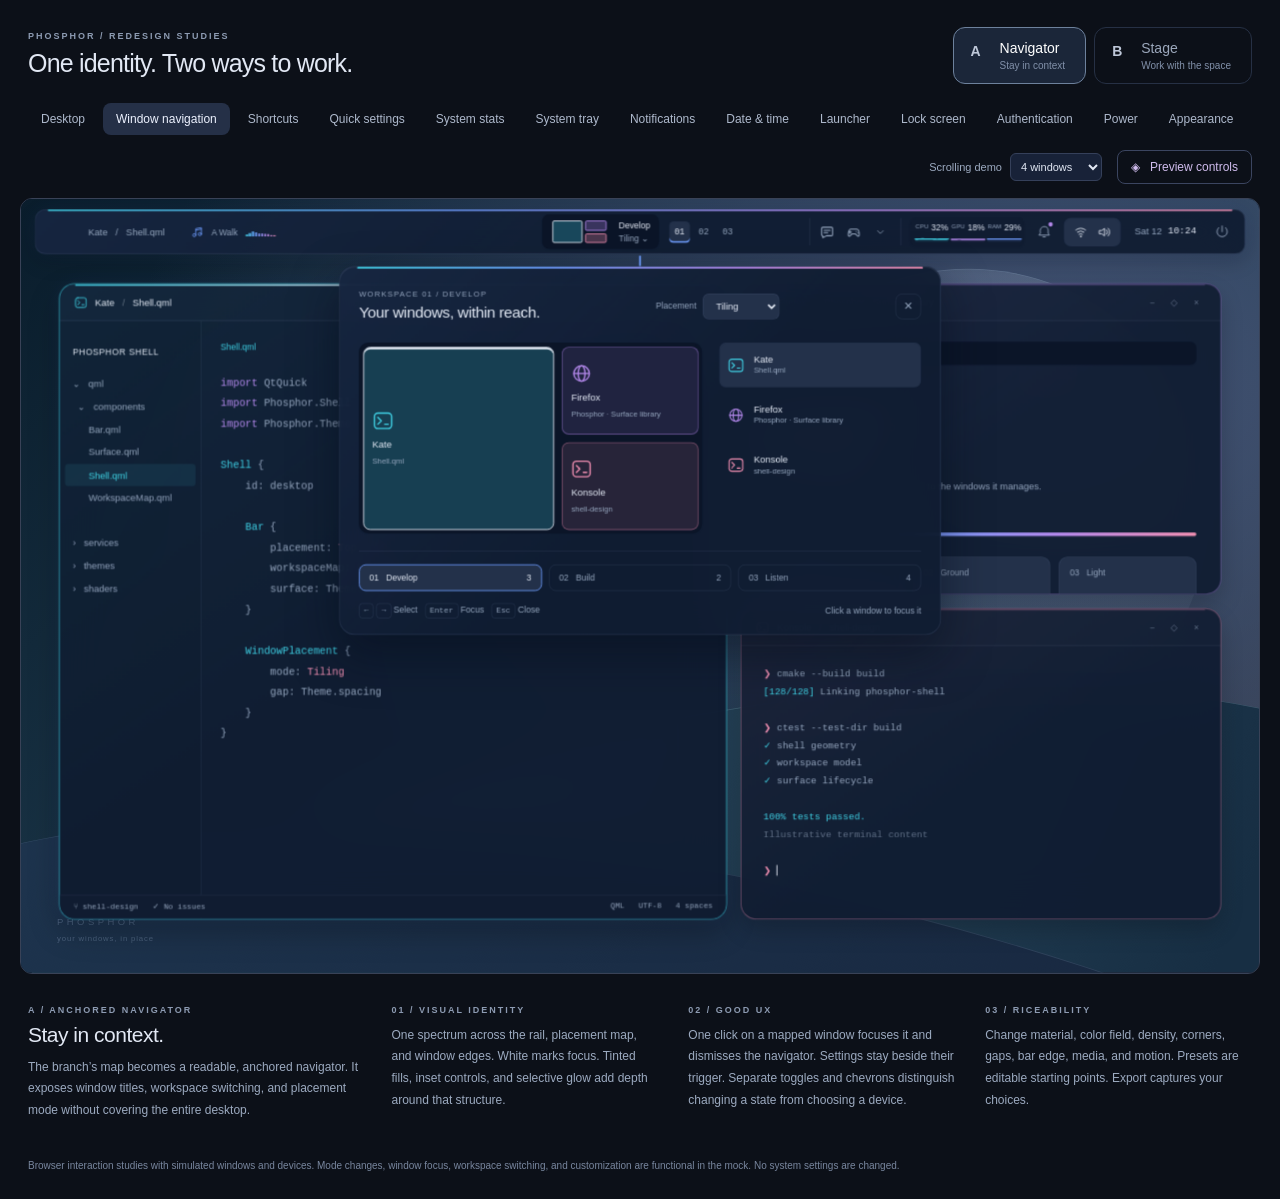
==== commit e1beb93e: "feat(design): prototype the keyboard shortcut reference" ====
--- a/docs/design/mockups-v3/index.html
+++ b/docs/design/mockups-v3/index.html
@@ -14,6 +14,7 @@
 <link rel="stylesheet" href="system-stats.css">
 <link rel="stylesheet" href="system-tray.css">
 <link rel="stylesheet" href="authentication.css">
+<link rel="stylesheet" href="shortcuts.css">
 </head>
 <body>
 <header class="review-header">
@@ -25,7 +26,7 @@
 </header>
 <div class="review-toolbar">
   <nav aria-label="Preview state" class="view-switch">
-    <button data-view="desktop">Desktop</button><button data-view="overview">Window navigation</button>
+    <button data-view="desktop">Desktop</button><button data-view="overview">Window navigation</button><button data-view="shortcuts">Shortcuts</button>
     <button data-view="controls">Quick settings</button><button data-view="stats">System stats</button><button data-view="tray">System tray</button><button data-view="notifications">Notifications</button><button data-view="datetime">Date & time</button><button data-view="launcher">Launcher</button><button data-view="lockscreen">Lock screen</button><button data-view="authentication">Authentication</button><button data-view="power">Power</button><button data-view="appearance">Appearance</button>
   </nav>
   <label class="stress-control">Scrolling demo <select id="scroll-count" aria-label="Scrolling demo window count"><option value="4">4 windows</option><option value="10">10 windows</option><option value="20">20 windows</option></select></label>
@@ -50,6 +51,7 @@
 <div id="stats-preview-controls" class="stats-preview-controls hidden" aria-label="System stats prototype controls"></div>
 <div id="tray-preview-controls" class="tray-preview-controls hidden" aria-label="System tray prototype controls"></div>
 <div id="auth-preview-controls" class="auth-preview-controls hidden" aria-label="Authentication prototype controls"></div>
+<div id="shortcuts-preview-controls" class="shortcuts-preview-controls hidden" aria-label="Shortcut prototype controls"></div>
 <div class="review-layout">
 <main class="frame" aria-label="Interactive desktop mock">
 <div id="desktop" class="desktop navigator">
@@ -125,6 +127,7 @@
   <div id="toast" class="toast material hidden" role="status"></div>
   <section id="lockscreen" class="lockscreen hidden" aria-label="Locked session"></section>
   <section id="authentication" class="authentication-overlay hidden" aria-label="Authentication request"></section>
+  <section id="shortcuts" class="shortcuts-overlay hidden" aria-label="Keyboard shortcuts"></section>
 </div>
 </main>
 <aside id="customizer" class="customizer hidden" aria-label="Shell customization">
@@ -169,6 +172,8 @@
 <script src="system-stats.js"></script>
 <script src="system-tray.js"></script>
 <script src="authentication.js"></script>
+<script src="shortcut-catalog.js"></script>
+<script src="shortcuts.js"></script>
 <script src="studies.js"></script>
 </body>
 </html>
--- a/docs/design/mockups-v3/shortcuts.css
+++ b/docs/design/mockups-v3/shortcuts.css
@@ -0,0 +1,153 @@
+/* SPDX-FileCopyrightText: 2026 fuddlesworth */
+/* SPDX-License-Identifier: GPL-3.0-or-later */
+.shortcuts-preview-controls { display:flex; flex-wrap:wrap; align-items:center; gap:10px 16px; padding:0 28px 14px; color:#b8c7df; font-size:12px; }
+.shortcuts-preview-controls label { display:flex; align-items:center; gap:8px; }
+.shortcuts-preview-controls select,.shortcuts-preview-controls button { padding:7px 10px; color:#e2e8f4; background:#151c2a; border:1px solid #39465d; border-radius:7px; }
+.shortcuts-preview-controls button[aria-pressed=true] { background:#34435f; border-color:#778ab0; }
+.shortcuts-preview-controls p { margin:0 0 0 auto; color:#9caec8; font-size:11px; }
+.review-toolbar { flex-wrap:wrap; }
+.view-switch { flex-wrap:wrap; }
+
+.shortcuts-overlay { position:absolute; inset:0; z-index:30; display:flex; align-items:center; justify-content:center; padding:86px 34px 42px; container-type:size; --sc-scale:1; }
+.shortcuts-overlay[data-large=true] { --sc-scale:1.25; }
+.sc-scrim { position:absolute; inset:0; background:color-mix(in srgb,var(--recess) 48%,transparent); backdrop-filter:blur(5px); }
+.sc-sheet { position:relative; display:grid; grid-template-columns:218px minmax(0,1fr); width:1180px; max-width:100%; height:724px; max-height:100%; overflow:hidden; font-size:calc(14px * var(--sc-scale)); line-height:1.5; animation:sc-enter .18s ease-out; }
+.sc-sheet::before { content:''; position:absolute; inset:0 20px auto; height:2px; background:var(--spectrum); opacity:.8; z-index:2; }
+.sc-sheet [hidden] { display:none!important; }
+.sc-sidebar { display:flex; flex-direction:column; min-height:0; padding:27px 15px 19px; border-right:1px solid var(--outline); background:color-mix(in srgb,var(--recess) 28%,transparent); }
+.sc-brand { display:flex; align-items:center; gap:9px; padding:0 7px 24px; }
+.sc-brand .phosphor-mark { color:var(--c1); --phosphor-mark-size:37px; }
+.sc-brand b { display:block; font-size:.64em; font-weight:600; letter-spacing:.2em; }
+.sc-brand small { display:block; color:var(--muted); font-size:.71em; margin-top:3px; }
+.sc-overline { color:var(--muted); font-size:.64em; letter-spacing:.16em; text-transform:uppercase; }
+.sc-sidebar>.sc-overline { margin:3px 12px 9px; }
+.sc-navigation { display:flex; flex-direction:column; gap:5px; overflow:auto; scrollbar-width:thin; min-height:0; padding:3px; }
+.sc-navigation button { display:flex; align-items:center; gap:11px; min-height:43px; padding:10px 12px; text-align:left; border-radius:calc(var(--radius)*.52); color:var(--muted); position:relative; font-size:.86em; }
+.sc-navigation button[aria-pressed=true] { color:var(--text); background:color-mix(in srgb,var(--sc-accent,var(--c2)) 17%,var(--card)); }
+.sc-navigation button[aria-pressed=true]::before { content:''; position:absolute; left:0; top:13px; bottom:13px; width:2px; border-radius:2px; background:var(--sc-accent,var(--c2)); }
+.sc-navigation .icon { width:17px; height:17px; }
+.sc-mode-symbol { width:18px; height:18px; display:grid; grid-template-columns:1fr 1fr; gap:2px; flex:none; }
+.sc-mode-symbol i { border:1px solid currentColor; border-radius:1px; opacity:.7; }
+.sc-mode-symbol.tiling i:first-child { grid-row:span 2; }
+.sc-mode-symbol.scrolling { grid-template-columns:repeat(3,1fr); gap:2px; }
+.sc-mode-symbol.scrolling i:last-child { opacity:.35; }
+.sc-live-dot { margin-left:auto; width:5px; height:5px; flex:none; border-radius:50%; background:var(--sc-accent,var(--c2)); }
+.sc-nav-divider { border-top:1px solid var(--outline); margin:10px 10px; }
+.sc-context { margin-top:auto; padding:20px 12px 0; font-size:.71em; color:var(--muted); }
+.sc-context b { display:block; margin:7px 0 4px; font-weight:500; color:var(--text); font-size:1.2em; }
+.sc-context p { margin:0; line-height:1.7; }
+.sc-context .sc-mini-line { width:36px; height:2px; background:var(--spectrum); margin-bottom:13px; }
+.sc-main { min-width:0; min-height:0; display:flex; flex-direction:column; }
+.sc-heading { display:flex; align-items:center; justify-content:space-between; gap:20px; flex:none; padding:25px 28px 17px; }
+.sc-heading h2 { margin:0; font-size:1.75em; font-weight:500; letter-spacing:-.035em; line-height:1.3; }
+.sc-heading p { color:var(--muted); font-size:.79em; margin:5px 0 0; }
+.sc-heading .close { flex:none; width:32px; height:32px; }
+.sc-heading .close .icon { width:15px; }
+.sc-search { margin:0 28px; display:flex; align-items:center; gap:10px; min-height:43px; padding:5px 12px; background:color-mix(in srgb,var(--recess) 78%,transparent); border:1px solid var(--outline); border-radius:calc(var(--radius)*.5); }
+.sc-search>.icon { color:var(--muted); width:17px; }
+.sc-search:focus-within { border-color:color-mix(in srgb,var(--c2) 65%,var(--outline)); box-shadow:0 0 0 2px color-mix(in srgb,var(--c2) 10%,transparent); }
+.sc-search input { min-width:0; flex:1; color:var(--text); padding:4px 0; background:none; border:none; outline:none; font-size:.86em; }
+.sc-search input::placeholder { color:var(--muted); opacity:1; }
+.sc-search input::-webkit-search-cancel-button { display:none; }
+.sc-search button { display:grid; place-items:center; width:26px; height:26px; padding:3px; border-radius:4px; color:var(--muted); }
+.sc-search button .icon { width:14px; }
+.sc-toolbar { display:flex; align-items:center; justify-content:space-between; flex-wrap:wrap; gap:5px 12px; padding:13px 28px 10px; color:var(--muted); font-size:.71em; }
+.sc-toolbar label { display:flex; align-items:center; gap:7px; cursor:pointer; }
+.sc-toolbar input { accent-color:var(--c2); margin:0; }
+.sc-toolbar button { display:flex; align-items:center; gap:5px; padding:4px 6px; border-radius:4px; }
+.sc-toolbar .icon { width:13px; height:13px; }
+.sc-scroll { flex:1; min-height:0; overflow:auto; overscroll-behavior:contain; scrollbar-width:thin; scrollbar-color:var(--outline) transparent; padding:0 28px 24px; scroll-padding:12px; }
+.sc-guide { position:relative; display:grid; grid-template-columns:minmax(0,1fr) 245px; align-items:center; gap:22px; min-height:155px; padding:20px 22px; margin:0 0 23px; border:1px solid color-mix(in srgb,var(--sc-accent) 25%,var(--outline)); border-radius:calc(var(--radius)*.7); overflow:hidden; background:radial-gradient(ellipse at 83% 45%,color-mix(in srgb,var(--sc-accent) 12%,transparent),transparent 70%),color-mix(in srgb,var(--recess) 45%,transparent); }
+.sc-guide h3 { font-size:1.13em; font-weight:500; letter-spacing:-.015em; margin:5px 0 5px; }
+.sc-guide p { color:var(--muted); font-size:.79em; margin:0; line-height:1.65; max-width:36em; }
+.sc-guide-chord { display:flex; align-items:center; flex-wrap:wrap; gap:8px; margin-top:11px; font-size:.71em; color:var(--muted); }
+.sc-guide-chord .sc-chords,.sc-guide-chord .sc-unassigned { font-size:1em; max-width:100%; }
+.sc-diagram { position:relative; height:112px; align-self:center; }
+.sc-diagram .sc-tile { position:absolute; border:1px solid color-mix(in srgb,var(--tile-color,var(--c2)) 55%,transparent); background:color-mix(in srgb,var(--tile-color,var(--c2)) 13%,var(--recess)); border-radius:calc(var(--radius)*.28); padding:7px; }
+.sc-tile::before { content:''; display:block; width:28%; height:2px; border-radius:2px; background:var(--tile-color,var(--c2)); opacity:.6; }
+.sc-tile span { font-size:.64em; color:var(--muted); position:absolute; left:8px; bottom:6px; }
+.sc-tile.selected { border-color:var(--text); box-shadow:inset 0 2px var(--sc-accent); }
+.sc-tile.selected span { color:var(--text); }
+.sc-diagram.tiling .sc-tile:nth-child(1) { inset:4px 106px 4px 0; --tile-color:var(--c1); }
+.sc-diagram.tiling .sc-tile:nth-child(2) { inset:4px 2px 59px 145px; --tile-color:var(--c3); }
+.sc-diagram.tiling .sc-tile:nth-child(3) { inset:59px 2px 4px 145px; --tile-color:var(--c4); }
+.sc-diagram.snapping { display:grid; grid-template-columns:1fr 1fr; gap:7px; }
+.sc-diagram.snapping .sc-tile { position:relative; --tile-color:var(--c1); }
+.sc-diagram.snapping .sc-tile:last-child { background:transparent; border-style:dashed; opacity:.55; }
+.sc-diagram.scrolling { overflow:hidden; }
+.sc-diagram.scrolling .sc-tile { top:8px; bottom:14px; width:89px; }
+.sc-diagram.scrolling .sc-tile:nth-child(1) { left:-42px; --tile-color:var(--c3); }
+.sc-diagram.scrolling .sc-tile:nth-child(2) { left:55px; --tile-color:var(--c1); }
+.sc-diagram.scrolling .sc-tile:nth-child(3) { left:152px; --tile-color:var(--c4); }
+.sc-diagram.scrolling .sc-tile:nth-child(4) { left:249px; }
+.sc-diagram.scrolling::after { content:''; position:absolute; bottom:2px; left:14px; right:14px; height:3px; border-radius:3px; background:linear-gradient(90deg,var(--outline) 15%,var(--sc-accent) 15% 62%,var(--outline) 62%); }
+.sc-groups { display:grid; grid-template-columns:repeat(2,minmax(0,1fr)); align-items:start; gap:22px 26px; }
+.sc-group { min-width:0; }
+.sc-group h3 { display:flex; align-items:center; gap:8px; margin:0 0 8px; padding-bottom:10px; border-bottom:1px solid var(--outline); font-size:.79em; font-weight:500; }
+.sc-group h3 .icon { width:15px; height:15px; color:var(--sc-accent); }
+.sc-group h3>span { margin-left:auto; font-family:var(--ap-number-font,monospace); font-size:.82em; font-weight:400; color:var(--muted); }
+.sc-row { border-radius:5px; }
+.sc-row>summary,.sc-family>summary { display:flex; align-items:center; justify-content:space-between; gap:10px; min-height:42px; padding:8px 5px; cursor:pointer; list-style:none; border-radius:5px; }
+.sc-row>summary::-webkit-details-marker,.sc-family>summary::-webkit-details-marker { display:none; }
+.sc-row>summary:hover,.sc-family>summary:hover { background:color-mix(in srgb,var(--card) 60%,transparent); }
+.sc-row-label { min-width:0; font-size:.79em; overflow-wrap:anywhere; }
+.sc-row-label>small { display:block; color:var(--c1); font-size:.82em; }
+.sc-family>summary>.sc-row-label::after { content:'›'; display:inline-block; margin-left:7px; color:var(--muted); transition:transform .15s; }
+.sc-family[open]>summary>.sc-row-label::after { transform:rotate(90deg); }
+.sc-chords { display:flex; flex-wrap:wrap; align-items:center; justify-content:flex-end; gap:4px 6px; max-width:65%; flex:none; font-size:.71em; }
+.sc-chord { display:inline-flex; align-items:center; flex-wrap:wrap; justify-content:flex-end; gap:3px; }
+.sc-sheet kbd { display:inline-flex; align-items:center; justify-content:center; min-width:23px; min-height:24px; padding:2px 5px; border:1px solid color-mix(in srgb,var(--text) 16%,var(--outline)); border-bottom-width:2px; border-radius:5px; background:linear-gradient(color-mix(in srgb,var(--text) 3%,transparent),transparent),var(--card); color:var(--text); font-family:var(--ap-number-font,'Noto Sans Mono',monospace); font-size:1em; line-height:1.35; white-space:nowrap; box-shadow:0 1px 2px #00000012; }
+.sc-sheet kbd.sc-range { color:var(--sc-accent); letter-spacing:.1em; }
+.sc-or { color:var(--muted); font-size:.85em; }
+.sc-unassigned { font-size:.71em; color:var(--muted); text-align:right; flex:none; }
+.sc-family-rows { padding:3px 0 6px 10px; margin:0 0 8px 5px; border-left:1px solid var(--sc-accent); }
+.sc-detail { padding:8px 11px 12px; margin:0 5px 7px; border:1px solid var(--outline); background:color-mix(in srgb,var(--recess) 58%,transparent); border-radius:5px; color:var(--muted); font-size:.71em; }
+.sc-detail p { margin:0 0 6px; line-height:1.6; }
+.sc-detail code { display:block; font-size:.9em; overflow-wrap:anywhere; }
+.sc-detail .sc-binding-label { margin-top:8px; }
+.sc-detail .sc-chords { margin-top:5px; justify-content:flex-start; max-width:100%; font-size:1em; }
+.sc-footer { flex:none; display:flex; align-items:center; justify-content:space-between; flex-wrap:wrap; gap:8px 20px; padding:14px 28px; background:color-mix(in srgb,var(--recess) 35%,transparent); border-top:1px solid var(--outline); font-size:.71em; color:var(--muted); }
+.sc-footer>span { display:flex; gap:7px; align-items:center; }
+.sc-footer .icon { width:14px; height:14px; }
+.sc-footer kbd { font-size:.9em; min-height:21px; }
+.sc-empty { min-height:260px; display:flex; flex-direction:column; align-items:center; justify-content:center; text-align:center; padding:30px; }
+.sc-empty>.icon { width:30px; height:30px; color:var(--c2); margin-bottom:9px; }
+.sc-empty h3 { font-size:1.14em; font-weight:500; margin:8px 0; }
+.sc-empty p { color:var(--muted); font-size:.86em; margin:0 0 18px; max-width:360px; }
+.sc-empty button { padding:9px 15px; border:1px solid var(--outline); background:var(--card); border-radius:calc(var(--radius)*.4); font-size:.86em; }
+.sc-empty button+button { margin-top:9px; }
+.sc-note { border-left:2px solid var(--c3); padding:8px 12px; margin-bottom:18px; font-size:.79em; color:var(--muted); background:color-mix(in srgb,var(--c3) 6%,transparent); }
+.sc-sheet :is(button,summary,input):focus-visible { outline:2px solid var(--c2); outline-offset:2px; }
+.sc-sheet #sc-search:focus-visible { outline:none; }
+.desktop[data-density=compact] .sc-row>summary,.desktop[data-density=compact] .sc-family>summary { min-height:35px; padding-block:5px; }
+.desktop[data-density=compact] .sc-guide { min-height:136px; padding-block:15px; }
+.desktop[data-density=compact] .sc-heading { padding-block:20px 13px; }
+@container (max-width:1050px) {
+  .sc-sheet { grid-template-columns:180px minmax(0,1fr); }
+  .sc-heading { padding-inline:20px; }
+  .sc-search { margin-inline:20px; }
+  .sc-toolbar,.sc-scroll,.sc-footer { padding-inline:20px; }
+  .sc-groups { grid-template-columns:minmax(0,1fr); }
+  .sc-guide { grid-template-columns:minmax(0,1fr); }
+  .sc-diagram { display:none; }
+}
+@container (max-height:600px) {
+  .sc-sheet { height:100%; }
+  .sc-context,.sc-heading p { display:none; }
+  .sc-brand { padding-bottom:12px; }
+  .sc-heading { padding:14px 20px 10px; }
+  .sc-heading h2 { font-size:1.5em; }
+  .sc-toolbar { padding-block:8px; }
+  .sc-footer { padding-block:10px; }
+}
+@container (max-width:640px) {
+  .sc-sheet { grid-template-columns:minmax(0,1fr); }
+  .sc-sidebar { padding:8px 12px; border:0; border-bottom:1px solid var(--outline); }
+  .sc-sidebar>.sc-overline,.sc-brand,.sc-context,.sc-nav-divider { display:none; }
+  .sc-navigation { flex-direction:row; }
+  .sc-navigation button { flex:none; min-height:34px; padding:5px 8px; gap:6px; }
+  .sc-main { overflow:hidden; }
+  .sc-sheet { grid-template-rows:auto minmax(0,1fr); }
+  .sc-chords { max-width:60%; }
+}
+@keyframes sc-enter { from { opacity:0; transform:translateY(5px); } to { opacity:1; transform:translateY(0); } }
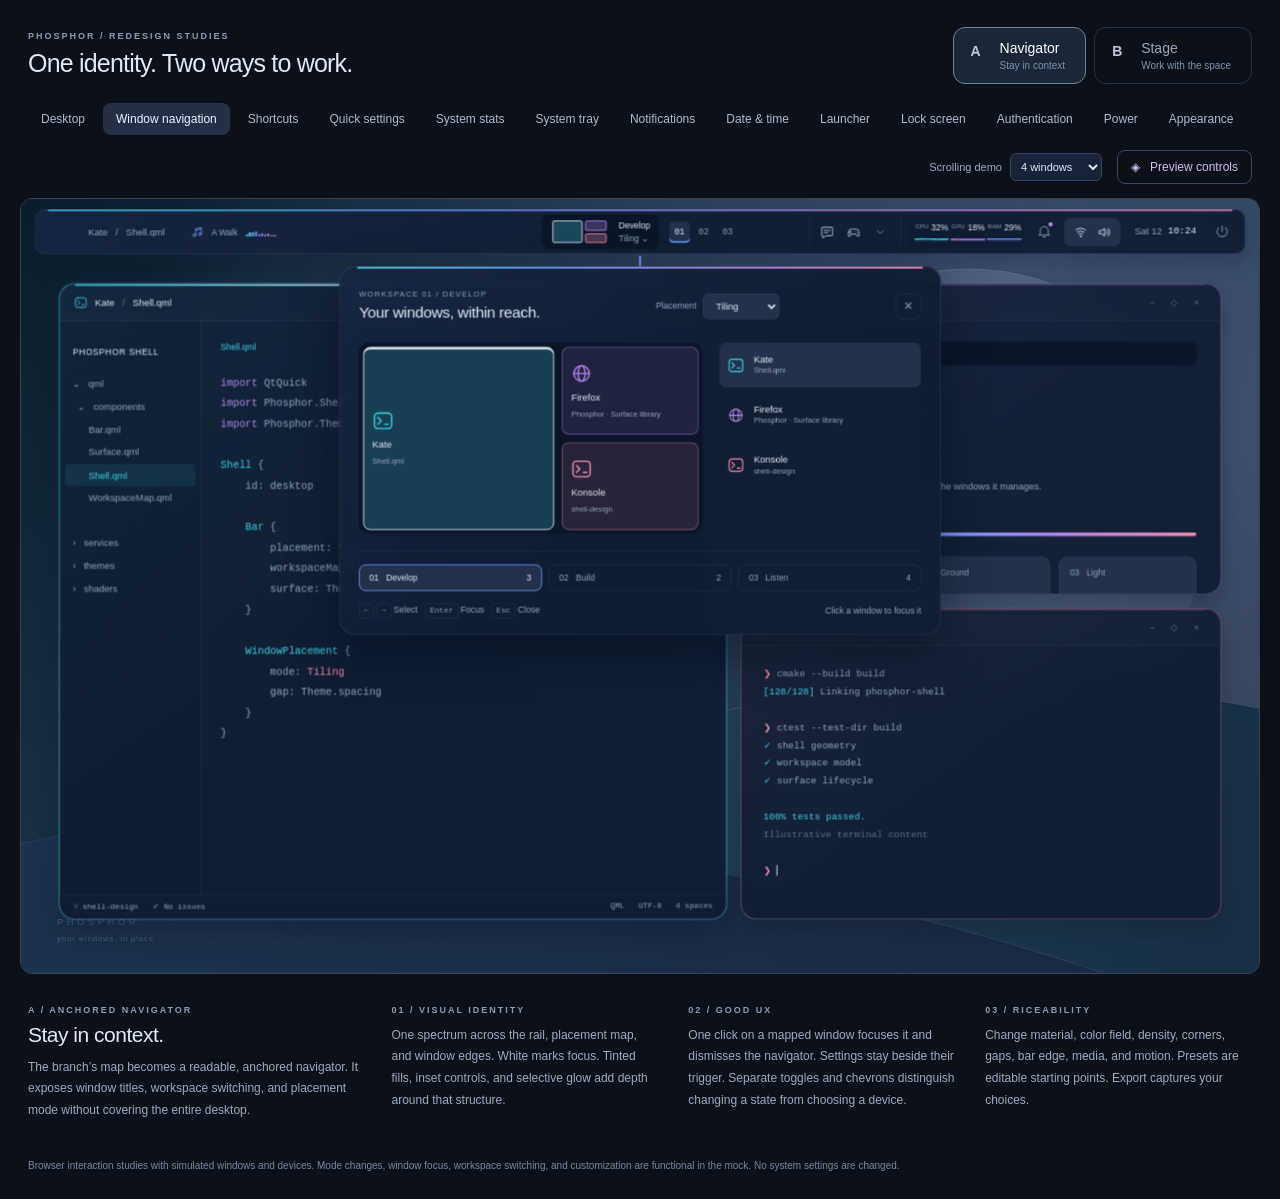
==== commit 6af8e57c: "feat: prototype extra control-center services" ====
--- a/docs/design/mockups-v3/index.html
+++ b/docs/design/mockups-v3/index.html
@@ -62,6 +62,7 @@
 <symbol id="volume" viewBox="0 0 24 24"><path d="M4 9h4l5-4v14l-5-4H4zM17 8a6 6 0 0 1 0 8m3-11a10 10 0 0 1 0 14"/></symbol>
 <symbol id="battery" viewBox="0 0 24 24"><rect x="2" y="6" width="18" height="12" rx="3"/><path d="M23 10v4M6 9v6m4-6v6m4-6v6"/></symbol>
 <symbol id="moon" viewBox="0 0 24 24"><path d="M20 15A9 9 0 0 1 9 4a9 9 0 1 0 11 11Z"/></symbol>
+<symbol id="airplane" viewBox="0 0 24 24"><path d="m21 3-7 8 2 8-2 2-4-7-5 3-2-2 3-5-3-4 2-2 6 3 8-6Z"/></symbol>
 <symbol id="power" viewBox="0 0 24 24"><path d="M12 2v10M6 5a9 9 0 1 0 12 0"/></symbol>
 <symbol id="search" viewBox="0 0 24 24"><circle cx="10" cy="10" r="7"/><path d="m15 15 6 6"/></symbol>
 <symbol id="grid" viewBox="0 0 24 24"><rect x="3" y="3" width="8" height="18" rx="2"/><rect x="14" y="3" width="7" height="8" rx="2"/><rect x="14" y="14" width="7" height="7" rx="2"/></symbol>
--- a/docs/design/mockups-v3/quick-settings.css
+++ b/docs/design/mockups-v3/quick-settings.css
@@ -2,7 +2,7 @@
  * SPDX-License-Identifier: GPL-3.0-or-later */
 .quick-preview-controls{display:flex;align-items:center;flex-wrap:wrap;gap:12px;padding:11px 20px;margin:0 0 12px;background:#151c2a;border:1px solid #29344a;border-radius:12px;color:#b8c7df;font-size:12px}
 .qs-review-label{font-size:10px;letter-spacing:.15em;color:#8fa4c3}
-.quick-preview-controls nav{display:flex;gap:4px}.quick-preview-controls button{padding:8px 12px;border-radius:7px;color:inherit}.quick-preview-controls button[aria-pressed=true]{background:#34435f;color:#fff}
+.quick-preview-controls nav{display:flex;flex-wrap:wrap;gap:4px}.quick-preview-controls button{padding:8px 12px;border-radius:7px;color:inherit}.quick-preview-controls button[aria-pressed=true]{background:#34435f;color:#fff}
 .quick-preview-controls label{display:flex;align-items:center;gap:8px}.quick-preview-controls select{padding:7px 25px 7px 10px;background:#202a3c;color:#dfebff;border:1px solid #3c4b64;border-radius:7px}
 .quick-preview-controls p{margin:0 0 0 auto;font-size:11px;color:#9caec8}.quick-preview-controls code{color:#d3e2f9}
 /* Both presentations share the approved compact status-area popup. */
@@ -82,5 +82,23 @@
 .qs-app-card .qs-level{margin-top:16px}.qs-route{display:flex;align-items:center;justify-content:space-between;gap:10px;border-top:1px solid var(--outline);padding-top:12px;margin-top:14px;font-size:10px;color:var(--muted)}
 .qs-route select{min-width:160px;max-width:65%;border:1px solid var(--outline);background:var(--recess);color:var(--text);padding:7px 10px;border-radius:7px;font-size:11px}
 .desktop[data-density=compact] .qs-heading{padding:16px}.desktop[data-density=compact] .qs-body{padding:14px}.desktop[data-density=compact] .qs-row{min-height:58px;padding:10px 12px}.desktop[data-density=compact] .qs-hero{padding:16px}
+.qs-services-grid{display:grid;grid-template-columns:repeat(2,minmax(0,1fr));gap:8px;margin:14px 0 18px}
+.qs-service{display:flex;align-items:center;gap:9px;min-height:66px;padding:10px;border:1px solid var(--outline);border-radius:calc(var(--radius) * .6);text-align:left;background:color-mix(in srgb,var(--card) 40%,transparent);color:var(--text)}
+.qs-service:hover,.qs-service[aria-pressed=true]{background:color-mix(in srgb,var(--c2) 12%,var(--card))}
+.qs-service>span:last-child{min-width:0}.qs-service b{display:block;font-size:11px;font-weight:550}.qs-service small{display:block;font-size:10px;color:var(--muted);line-height:1.4;margin-top:4px;overflow-wrap:anywhere}
+.qs-service .qs-row-icon{width:28px;height:32px;background:none}.qs-service .icon{width:18px;height:18px}
+.controls-heading .battery-summary{max-width:125px;text-align:right;justify-content:flex-end;line-height:1.5;border-radius:7px;padding:4px;font-size:10px}
+#controls :focus-visible{outline-color:var(--c2)}
+.qs-warmth-preview{--qs-warmth-tint:#efa857;height:90px;position:relative;overflow:hidden;margin-top:18px;border-radius:8px;background:linear-gradient(135deg,var(--recess),var(--c2))}
+.qs-warmth-preview:after{content:"";position:absolute;inset:0;background:color-mix(in srgb,var(--qs-warmth-tint) var(--warmth),transparent)}
+.qs-warmth-preview i{position:absolute;left:15%;top:20%;height:58%;width:25%;background:var(--card);border:1px solid var(--outline);border-radius:6px}
+.qs-warmth-preview i+i{left:44%;width:40%}.qs-warmth-preview i+i+i{left:48%;top:29%;height:9%;width:30%;background:var(--muted)}
+.qs-time-fields{display:flex;gap:14px}.qs-time-fields label{flex:1;min-width:0;font-size:11px;color:var(--muted)}
+.qs-time-fields input{display:block;width:100%;margin-top:8px;padding:10px;background:var(--recess);color:var(--text);border:1px solid var(--outline);border-radius:7px}
+.qs-charge{padding:5px;margin-top:20px;border:1px solid var(--outline);border-radius:8px;background:var(--recess)}
+.qs-charge i{display:block;height:22px;width:var(--charge);border-radius:4px;background:var(--spectrum)}
+.qs-wallpaper-preview{position:relative;aspect-ratio:16/8;overflow:hidden;border-radius:calc(var(--radius) * .72);border:1px solid var(--outline);margin-bottom:14px}
+.qs-wallpaper-preview .ap-art{position:absolute;inset:0}
+.qs-error{border-color:color-mix(in srgb,var(--qs-error) 45%,var(--outline))}.qs-error>.icon{color:var(--qs-error)}
 @keyframes qs-breathe{from{opacity:.4}to{opacity:1}}
 @media(prefers-reduced-motion:reduce){.qs-detail *{animation:none!important;transition:none!important}}
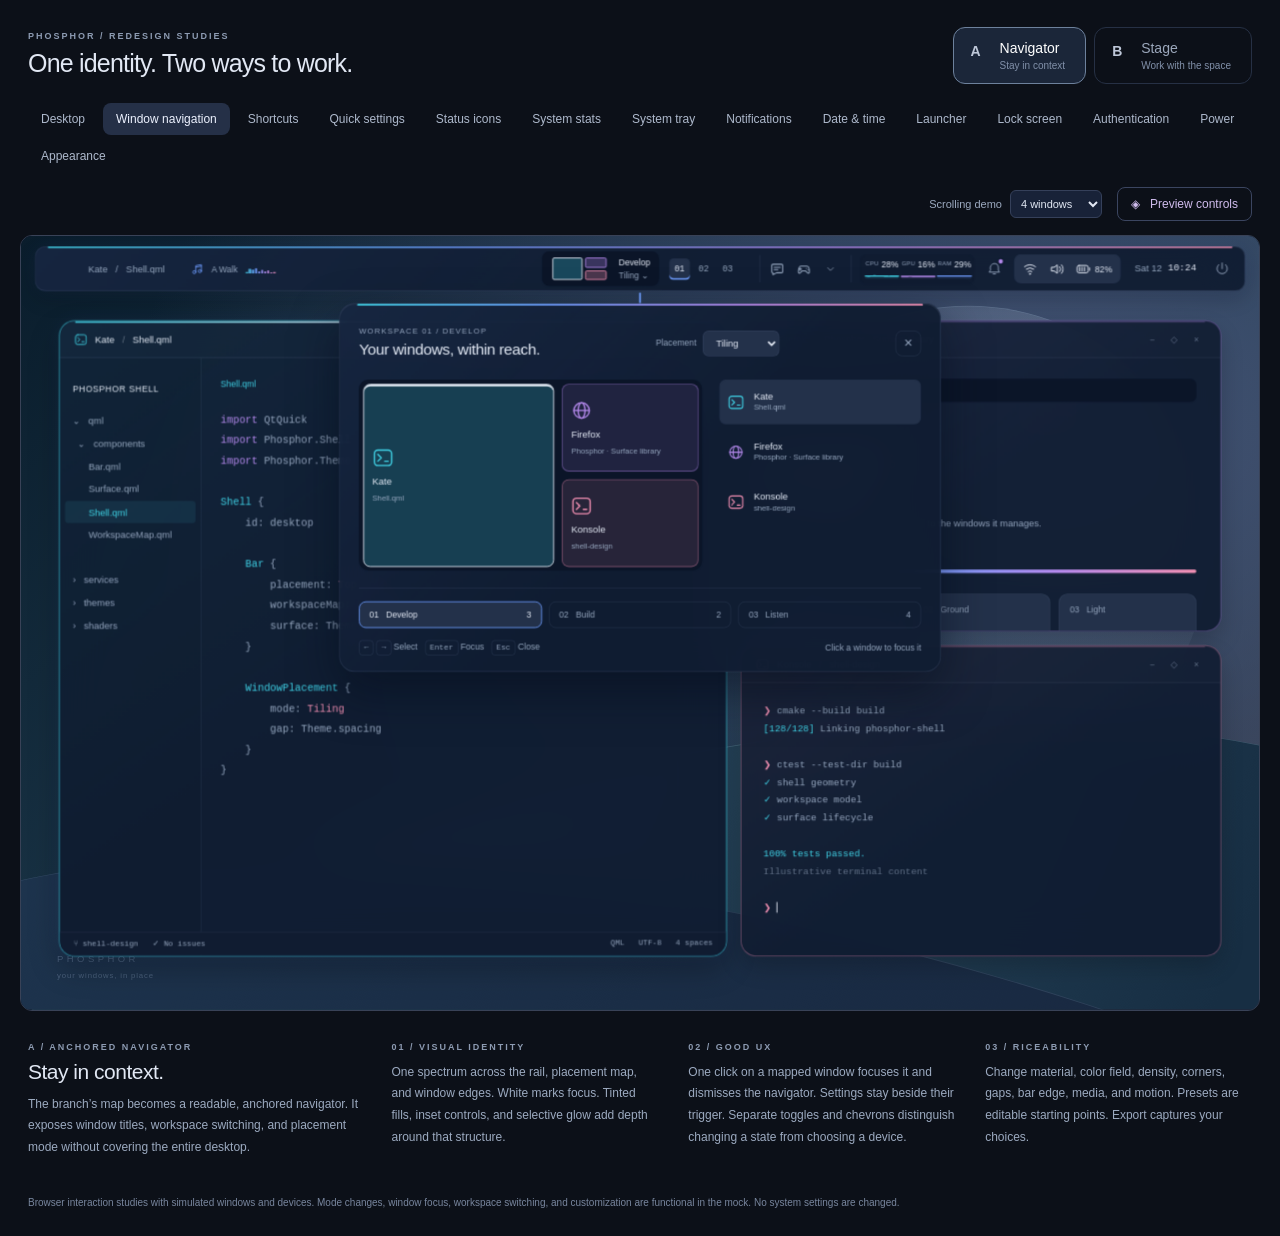
==== commit 95b0ac58: "feat: add configurable status icons and shell service controls" ====
--- a/docs/design/mockups-v3/index.html
+++ b/docs/design/mockups-v3/index.html
@@ -13,6 +13,7 @@
 <link rel="stylesheet" href="quick-settings.css">
 <link rel="stylesheet" href="system-stats.css">
 <link rel="stylesheet" href="system-tray.css">
+<link rel="stylesheet" href="status-icons.css">
 <link rel="stylesheet" href="authentication.css">
 <link rel="stylesheet" href="shortcuts.css">
 </head>
@@ -27,7 +28,7 @@
 <div class="review-toolbar">
   <nav aria-label="Preview state" class="view-switch">
     <button data-view="desktop">Desktop</button><button data-view="overview">Window navigation</button><button data-view="shortcuts">Shortcuts</button>
-    <button data-view="controls">Quick settings</button><button data-view="stats">System stats</button><button data-view="tray">System tray</button><button data-view="notifications">Notifications</button><button data-view="datetime">Date & time</button><button data-view="launcher">Launcher</button><button data-view="lockscreen">Lock screen</button><button data-view="authentication">Authentication</button><button data-view="power">Power</button><button data-view="appearance">Appearance</button>
+    <button data-view="controls">Quick settings</button><button data-view="status">Status icons</button><button data-view="stats">System stats</button><button data-view="tray">System tray</button><button data-view="notifications">Notifications</button><button data-view="datetime">Date & time</button><button data-view="launcher">Launcher</button><button data-view="lockscreen">Lock screen</button><button data-view="authentication">Authentication</button><button data-view="power">Power</button><button data-view="appearance">Appearance</button>
   </nav>
   <label class="stress-control">Scrolling demo <select id="scroll-count" aria-label="Scrolling demo window count"><option value="4">4 windows</option><option value="10">10 windows</option><option value="20">20 windows</option></select></label>
   <button id="customize-toggle" aria-expanded="false">◈ &nbsp; Preview controls</button>
@@ -50,6 +51,7 @@
 <div id="quick-preview-controls" class="quick-preview-controls hidden" aria-label="Quick settings prototype controls"></div>
 <div id="stats-preview-controls" class="stats-preview-controls hidden" aria-label="System stats prototype controls"></div>
 <div id="tray-preview-controls" class="tray-preview-controls hidden" aria-label="System tray prototype controls"></div>
+<div id="status-preview-controls" class="hidden" aria-label="Status icons prototype controls"></div>
 <div id="auth-preview-controls" class="auth-preview-controls hidden" aria-label="Authentication prototype controls"></div>
 <div id="shortcuts-preview-controls" class="shortcuts-preview-controls hidden" aria-label="Shortcut prototype controls"></div>
 <div class="review-layout">
@@ -116,6 +118,7 @@
   <div class="stage-shade hidden" id="stage-shade"></div>
   <section id="overview" class="hidden" aria-label="Window navigation"></section>
   <section id="controls" class="hidden" aria-label="Quick settings"></section>
+  <section id="status-icons" class="hidden" aria-label="Status icons"></section>
   <section id="tray" class="hidden" aria-label="System tray"></section>
   <section id="stats" class="hidden" aria-label="System stats" role="dialog"></section>
   <section id="launcher" class="hidden" aria-label="Launcher"></section>
@@ -172,6 +175,7 @@
 <script src="quick-settings.js"></script>
 <script src="system-stats.js"></script>
 <script src="system-tray.js"></script>
+<script src="status-icons.js"></script>
 <script src="authentication.js"></script>
 <script src="shortcut-catalog.js"></script>
 <script src="shortcuts.js"></script>
--- a/docs/design/mockups-v3/status-icons.css
+++ b/docs/design/mockups-v3/status-icons.css
@@ -0,0 +1,15 @@
+/* SPDX-FileCopyrightText: 2026 fuddlesworth */
+/* SPDX-License-Identifier: GPL-3.0-or-later */
+.si-review{display:flex;align-items:center;flex-wrap:wrap;gap:12px;margin:0 20px 12px;padding:10px 16px;border:1px solid #29344a;border-radius:10px;background:#151c2a;color:#b8c7df;font-size:12px}
+.si-review>span{font-size:10px;letter-spacing:1px}.si-review nav{display:flex;gap:4px}.si-review button{padding:8px 10px;border-radius:6px}.si-review [aria-pressed=true]{background:#34435f;color:#fff}.si-review p{margin:0 0 0 auto;font-size:11px;color:#9caec8}
+.status-cluster.si-cluster{gap:0;padding:2px 3px;flex-shrink:0}.si-cluster>button{position:relative;display:flex;align-items:center;justify-content:center;gap:5px;min-width:31px;height:30px;padding:0 7px;border-radius:6px}.si-cluster>button:hover,.si-cluster>button[aria-expanded=true]{background:color-mix(in srgb,var(--c2) 18%,transparent)}
+.si-glyph{position:relative;display:inline-flex;align-items:center;justify-content:center;flex-shrink:0}.si-glyph>.icon{width:17px;height:17px}.si-off:after{content:'';position:absolute;width:22px;height:1.5px;background:currentColor;transform:rotate(-45deg);box-shadow:0 1px var(--card)}.si-glyph>i{position:absolute;right:-3px;top:-3px;width:5px;height:5px;background:var(--c4);border-radius:50%;box-shadow:0 0 0 2px var(--bg)}.si-percent{font-size:10px;font-variant-numeric:tabular-nums}
+.si-root{position:absolute;inset:0;z-index:24;pointer-events:none}.si-panel{position:absolute;pointer-events:auto;display:flex;flex-direction:column;max-height:760px;overflow:hidden}.si-panel:before{content:'';position:absolute;inset:0 22px auto;height:1px;background:var(--spectrum);opacity:.7}.si-settings{width:480px}.si-menu,.si-overflow-panel{width:314px}
+.si-heading{display:flex;align-items:flex-start;gap:12px;padding:22px;border-bottom:1px solid var(--outline);flex-shrink:0}.si-heading-icon{display:grid;place-items:center;background:color-mix(in srgb,var(--c2) 12%,var(--recess));border:1px solid var(--outline);border-radius:10px;width:40px;height:40px;color:var(--c2);flex-shrink:0}.si-heading>div{flex:1;min-width:0}.si-kicker{display:block;font-size:9px;letter-spacing:1.5px;color:var(--muted)}.si-heading h2{font-size:20px;font-weight:500;letter-spacing:-.4px;margin:5px 0 0}.si-heading p{font-size:11px;color:var(--muted);line-height:1.6;margin:7px 0 0}.si-icon-button{width:26px;height:26px;display:grid;place-items:center;padding:0;border-radius:5px;color:var(--muted);flex-shrink:0}.si-icon-button .icon{width:15px;height:15px}.si-heading>.si-icon-button{border:1px solid var(--outline)}
+.si-body{overflow:auto;min-height:0;padding:20px 22px;scrollbar-width:thin;scrollbar-color:var(--outline) transparent}.si-live-preview{display:flex;align-items:center;justify-content:space-between;gap:12px;background:color-mix(in srgb,var(--recess) 60%,transparent);border:1px solid var(--outline);border-radius:12px;padding:16px}.si-live-preview p{font-size:10px;color:var(--muted);margin:5px 0 0}.si-preview-cluster{max-width:235px;flex-wrap:wrap}
+.si-preferences{margin:16px 0 22px}.si-preferences>label{display:flex;justify-content:space-between;align-items:center;gap:14px;font-size:12px;min-height:40px}.si-preferences small{display:block;font-size:10px;color:var(--muted);margin-top:5px}.si-panel select{background:var(--recess);border:1px solid var(--outline);border-radius:6px;color:var(--text);font-size:11px;padding:8px;min-height:34px}.si-panel input[type=checkbox]{accent-color:var(--c2);width:16px;height:16px}.si-list-heading{display:flex;align-items:baseline;justify-content:space-between;padding-bottom:8px;border-bottom:1px solid var(--outline)}.si-list-heading h3{font-size:13px;font-weight:500;margin:0}.si-list-heading>span{font-size:10px;color:var(--muted)}
+.si-arrange-row{display:flex;align-items:center;gap:9px;min-height:62px;border-bottom:1px solid var(--outline)}.si-grip{font-size:18px;color:var(--muted);cursor:grab}.si-row-symbol{color:var(--muted);display:grid;place-items:center;width:28px;flex-shrink:0}.si-row-copy{min-width:0;flex:1}.si-row-copy b,.si-overflow-row b{display:block;font-size:12px;font-weight:500}.si-row-copy small,.si-overflow-row small{display:block;font-size:10px;color:var(--muted);line-height:1.5;margin-top:4px}.si-arrange-row select{width:126px;font-size:10px}.si-reorder{display:flex;flex-direction:column}.si-reorder .si-icon-button{height:23px;width:23px}
+.si-hint{display:flex;gap:10px;align-items:flex-start;margin-top:20px;color:var(--muted)}.si-hint .icon{width:17px;height:17px;margin-top:2px}.si-hint p{margin:0;font-size:10px;line-height:1.7}.si-hint b{display:block;color:var(--text);font-weight:500;margin-bottom:3px}.si-footer{display:flex;align-items:center;gap:12px;padding:12px 18px;border-top:1px solid var(--outline);flex-shrink:0;background:color-mix(in srgb,var(--recess) 28%,transparent)}.si-footer>span{font-size:10px;color:var(--muted);margin-left:auto}.si-text-button{font-size:11px;color:var(--c2);padding:8px 4px}.si-primary{padding:8px 17px;border:1px solid color-mix(in srgb,var(--c2) 38%,var(--outline));border-radius:7px;font-size:12px;background:color-mix(in srgb,var(--c2) 20%,var(--card))}
+.si-menu .si-heading{padding:18px;gap:10px}.si-menu .si-heading h2{font-size:17px}.si-menu .si-heading-icon{width:34px;height:34px}.si-menu-items{padding:8px}.si-menu-item{display:flex;align-items:center;gap:10px;text-align:left;width:100%;min-height:36px;padding:8px 10px;border-radius:6px;font-size:12px}.si-menu-item>.icon{width:16px;height:16px;color:var(--muted)}.si-menu-item[aria-checked=true]{background:color-mix(in srgb,var(--c2) 12%,transparent)}.si-menu-item[aria-checked=true]>.icon{color:var(--c2)}.si-menu-label{font-size:9px;letter-spacing:1px;color:var(--muted);padding:16px 10px 7px}.si-separator{height:1px;background:var(--outline);margin:7px 10px}.si-menu-footer{border-top:1px solid var(--outline);padding:7px 8px;color:var(--muted);background:color-mix(in srgb,var(--recess) 22%,transparent)}.si-menu-footer .si-menu-item{font-size:11px}
+.si-volume{padding:18px 18px 7px}.si-volume label{display:flex;justify-content:space-between;font-size:11px;color:var(--muted);margin-bottom:12px}.si-volume output{color:var(--text)}.si-volume input{width:100%;accent-color:var(--c2);height:16px}.si-battery-charge{padding:18px 18px 8px}.si-battery-charge>div{height:6px;background:var(--recess);border-radius:3px;overflow:hidden}.si-battery-charge>div>span{display:block;height:100%;background:var(--spectrum)}.si-battery-charge p{font-size:11px;color:var(--muted);margin:12px 0 0}.si-overflow-list{padding:8px}.si-overflow-row{display:flex;align-items:center;gap:12px;text-align:left;width:100%;padding:12px;border-radius:8px}.si-overflow-row>span:nth-child(2){flex:1}.si-overflow-row>.icon{width:14px;height:14px;color:var(--muted)}.si-empty{font-size:12px;color:var(--muted);padding:10px}
+.desktop[data-density=compact] .si-panel{max-height:780px}.desktop[data-density=compact] .si-heading{padding-block:17px}.desktop[data-density=compact] .si-arrange-row{min-height:56px}
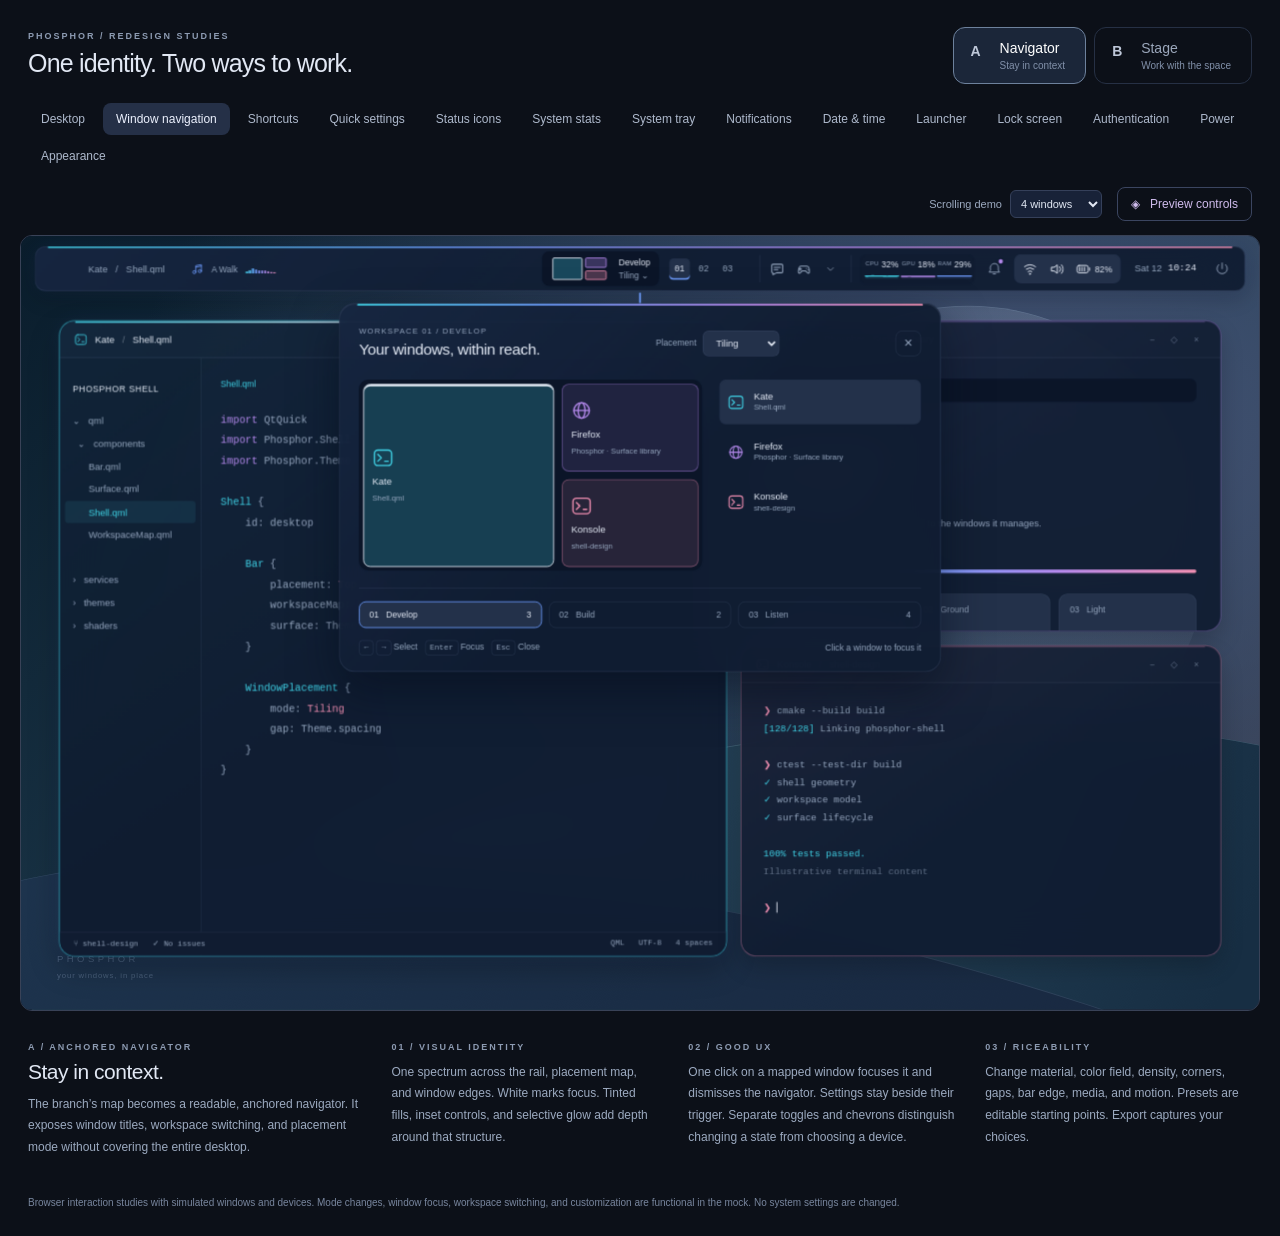
==== commit 86a44ee0: "feat: add palette library browser to Appearance" ====
--- a/docs/design/mockups-v3/index.html
+++ b/docs/design/mockups-v3/index.html
@@ -138,7 +138,7 @@
   <div class="customizer-heading"><div><span class="eyebrow">MAKE IT YOURS</span><h2>Same Phosphor.<br>Your expression.</h2></div><button id="close-customizer" aria-label="Close customization">×</button></div>
   <p>Changes apply to both studies. Your choices stay when you switch between them.</p>
   <label>Starting point<select id="preset"><option value="custom">Custom</option><option value="phosphor" selected>Phosphor / deep glass</option><option value="paper">Paper / bright & quiet</option><option value="ember">Ember / warm & compact</option></select></label>
-  <label>Color field<select data-setting="palette"><option value="spectrum">Phosphor spectrum</option><option value="wallpaper">Colors from wallpaper</option><option value="ember">Ember / honey to rust</option></select></label>
+  <label>Color field<select data-setting="palette"><option value="spectrum">Phosphor spectrum</option><option value="wallpaper">Colors from wallpaper</option><option value="ember">Ember / honey to rust</option><option value="library">Library palette</option></select></label>
   <label>Surface material<select data-setting="material"><option value="glass">Tinted glass</option><option value="solid">Opaque</option><option value="light">Light ceramic</option></select></label>
   <label>Bar placement<select data-setting="edge"><option value="top">Top</option><option value="bottom">Bottom</option></select></label>
   <label>Density<select data-setting="density"><option value="comfortable">Comfortable</option><option value="compact">Compact</option></select></label>
--- a/docs/design/mockups-v3/appearance.css
+++ b/docs/design/mockups-v3/appearance.css
@@ -168,6 +168,24 @@
 .ap-color-strip{display:block;height:22px;border-radius:4px;background:linear-gradient(90deg,#41d4e8,#6e9cfd,#b68aee,#f390b3)}
 .ap-color-wallpaper{background:none}.ap-color-wallpaper .ap-swatches{gap:0}.ap-color-wallpaper i{border-radius:0}.ap-color-wallpaper{overflow:hidden}
 .ap-color-ember{background:linear-gradient(90deg,#e8c988,#d4b08a,#d3906c,#d27b83)}
+.ap-palette-intro{display:flex;align-items:center;justify-content:space-between;gap:22px;margin:2px 0 16px}
+.ap-palette-intro .ap-section-title p{margin-bottom:0}
+.ap-palette-current{display:flex;justify-content:space-between;align-items:center;gap:24px;padding:14px 17px;margin:17px 0;border:1px solid var(--ap-border);border-radius:calc(var(--radius)*.5);background:var(--ap-faint);font-size:10px;color:var(--muted)}
+.ap-palette-current b{color:var(--text);font-size:12px;margin-left:7px;font-weight:500}
+.ap-palette-current .ap-palette-swatches{width:210px;height:25px}
+.ap-palette-grid{display:grid;grid-template-columns:repeat(3,minmax(0,1fr));gap:14px;margin-top:16px}
+.ap-palette-card{min-width:0;min-height:128px;display:flex;flex-direction:column;align-items:stretch;text-align:left;padding:12px;border:1px solid var(--ap-border)!important;border-radius:calc(var(--radius)*.55);background:var(--ap-faint)}
+.ap-palette-card:hover{background:var(--ap-soft)}
+.ap-palette-card[aria-pressed=true]{border-color:var(--ap-accent)!important;background:color-mix(in srgb,var(--ap-accent) 10%,transparent)}
+.ap-palette-swatches{display:flex;gap:3px;width:100%;height:55px;overflow:hidden;border-radius:5px}
+.ap-palette-swatches i{flex:1;min-width:0}
+.ap-palette-card-label{display:flex;justify-content:space-between;align-items:center;gap:7px;margin-top:12px}
+.ap-palette-card-label b{font-size:12px;font-weight:500;overflow:hidden;text-overflow:ellipsis;white-space:nowrap}
+.ap-palette-card-label small{font-size:9px;color:var(--muted)}
+.ap-palette-card-status{font-size:9px;color:var(--ap-accent);margin-top:4px;height:14px}
+.ap-palette-card-status .icon{width:13px;height:13px}
+.ap-palette-empty{grid-column:1/-1;min-height:90px;display:grid;place-items:center;border:1px dashed var(--ap-border);border-radius:9px;color:var(--muted);font-size:11px}
+.ap-palette-page .ap-import-card{margin-top:20px}
 .ap-accent-row{display:flex;align-items:center;justify-content:space-between;font-size:10px;color:var(--muted);margin-top:16px}.ap-accent-row>div{display:flex;gap:8px}
 .ap-accent-row button{width:23px;height:23px;border-radius:50%;display:grid;place-items:center;background:var(--swatch);padding:0;color:#152334}
 .ap-accent-row .icon{width:13px;height:13px}.ap-accent-row [aria-pressed=true]{outline:1px solid var(--text);outline-offset:3px}
@@ -251,6 +269,7 @@
 .desktop[data-density=compact] .ap-heading{min-height:82px;padding-top:18px;padding-bottom:14px}
 .desktop[data-density=compact] .ap-sidebar nav button{padding-top:10px;padding-bottom:10px}
 .desktop[data-density=compact] .ap-setting-card{padding:17px}
+@media(max-width:1000px){.ap-palette-grid{grid-template-columns:repeat(2,minmax(0,1fr))}}
 
 .ap-effect-sample{position:relative;overflow:hidden;height:54px;border:1px solid var(--ap-border);border-radius:calc(var(--radius)*.5);display:flex;align-items:center;padding:14px;margin-top:15px;background:var(--card);font-size:10px;color:var(--muted)}
 .ap-effect-sample:before,.ap-effect-sample:after{content:'';position:absolute;pointer-events:none;inset:0}
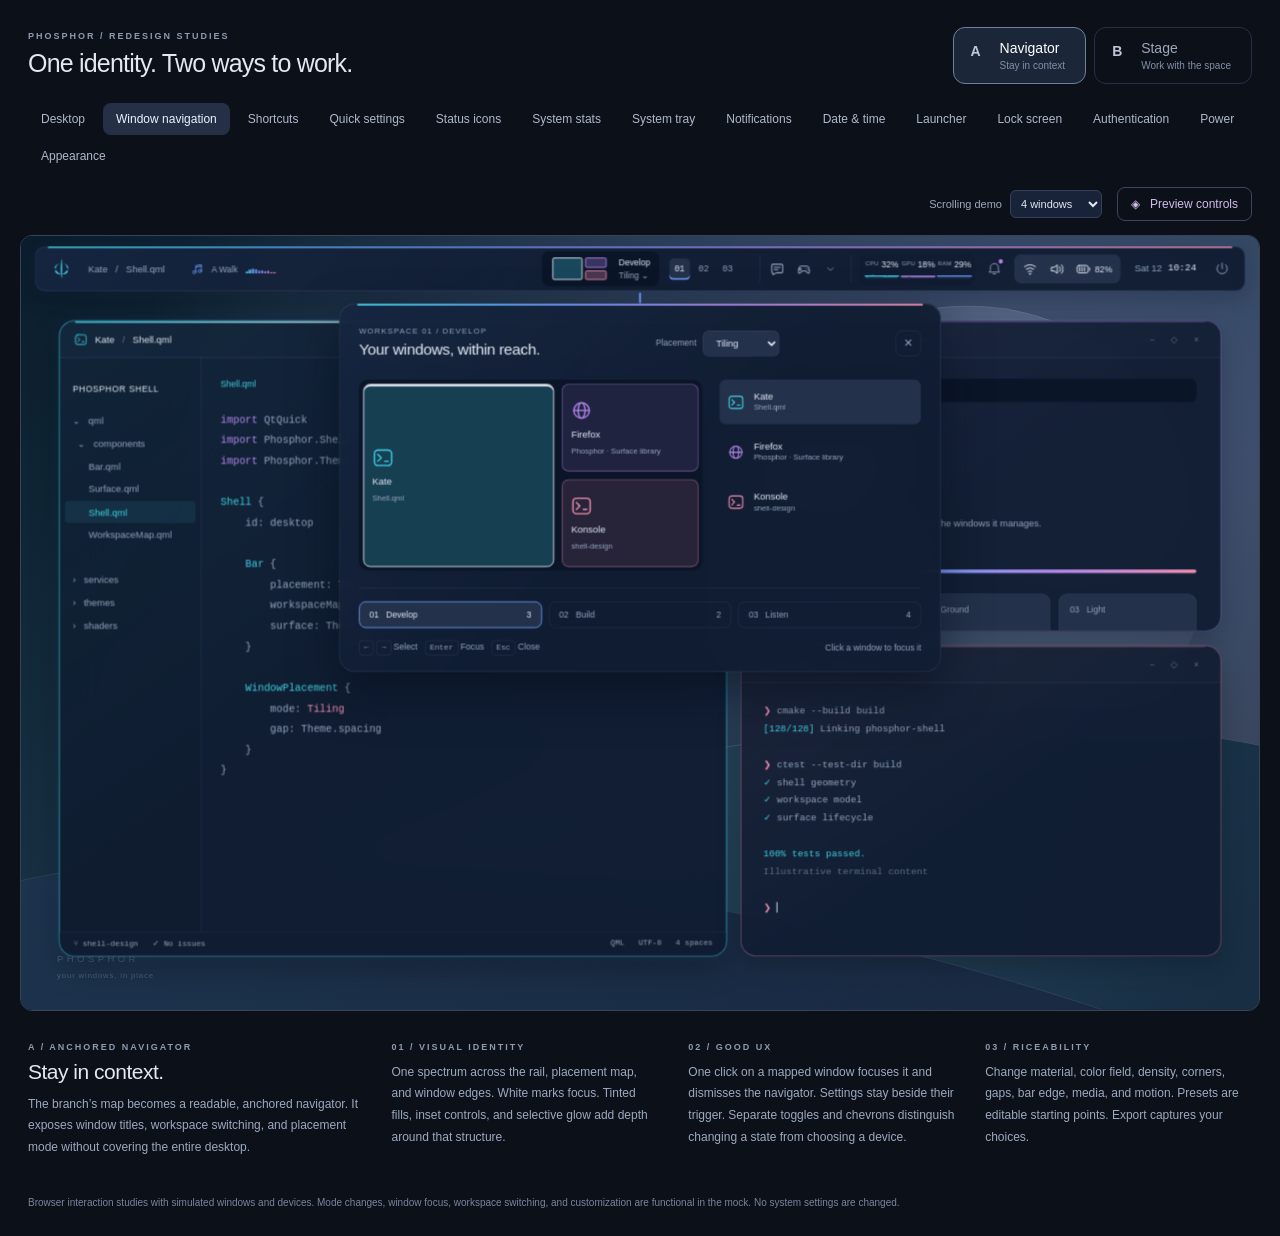
==== commit 3cd52667: "chore: credit Phosphor Works Team as the copyright holder Every SPDX-FileCopyrightText line, REUSE.t" ====
--- a/docs/design/mockups-v3/index.html
+++ b/docs/design/mockups-v3/index.html
@@ -1,5 +1,5 @@
 <!doctype html>
-<!-- SPDX-FileCopyrightText: 2026 fuddlesworth -->
+<!-- SPDX-FileCopyrightText: 2026 Phosphor Works Team -->
 <!-- SPDX-License-Identifier: GPL-3.0-or-later -->
 <html lang="en">
 <head>
--- a/docs/design/mockups-v3/studies.css
+++ b/docs/design/mockups-v3/studies.css
@@ -1,4 +1,4 @@
-/* SPDX-FileCopyrightText: 2026 fuddlesworth */
+/* SPDX-FileCopyrightText: 2026 Phosphor Works Team */
 /* SPDX-License-Identifier: GPL-3.0-or-later */
 *{box-sizing:border-box}
 :root{color-scheme:dark}
--- a/docs/design/mockups-v3/lockscreen.css
+++ b/docs/design/mockups-v3/lockscreen.css
@@ -1,4 +1,4 @@
-/* SPDX-FileCopyrightText: 2026 fuddlesworth */
+/* SPDX-FileCopyrightText: 2026 Phosphor Works Team */
 /* SPDX-License-Identifier: GPL-3.0-or-later */
 .review-toolbar { flex-wrap: wrap; }
 .lock-preview-controls { display:flex; flex-wrap:wrap; align-items:center; gap:12px; padding:0 28px 14px; color:#9cabc0; font-size:11px; }
--- a/docs/design/mockups-v3/notifications.css
+++ b/docs/design/mockups-v3/notifications.css
@@ -1,4 +1,4 @@
-/* SPDX-FileCopyrightText: 2026 fuddlesworth */
+/* SPDX-FileCopyrightText: 2026 Phosphor Works Team */
 /* SPDX-License-Identifier: GPL-3.0-or-later */
 .review-toolbar .view-switch { flex-wrap:wrap; }
 .notification-preview-controls { display:flex; flex-wrap:wrap; align-items:center; gap:14px; padding:0 28px 14px; color:#9cabc0; font-size:11px; }
--- a/docs/design/mockups-v3/appearance.css
+++ b/docs/design/mockups-v3/appearance.css
@@ -1,4 +1,4 @@
-/* SPDX-FileCopyrightText: 2026 fuddlesworth */
+/* SPDX-FileCopyrightText: 2026 Phosphor Works Team */
 /* SPDX-License-Identifier: GPL-3.0-or-later */
 .ap-root{position:absolute;inset:0;z-index:22;--ap-border:color-mix(in srgb,var(--text) 12%,transparent);--ap-soft:color-mix(in srgb,var(--card) 60%,transparent);--ap-faint:color-mix(in srgb,var(--text) 4%,transparent);font:13px var(--ap-font,'Noto Sans'),sans-serif;line-height:1.5}
 .ap-root button,.ap-root select,.ap-root input{font:inherit}
--- a/docs/design/mockups-v3/quick-settings.css
+++ b/docs/design/mockups-v3/quick-settings.css
@@ -1,4 +1,4 @@
-/* SPDX-FileCopyrightText: 2026 fuddlesworth
+/* SPDX-FileCopyrightText: 2026 Phosphor Works Team
  * SPDX-License-Identifier: GPL-3.0-or-later */
 .quick-preview-controls{display:flex;align-items:center;flex-wrap:wrap;gap:12px;padding:11px 20px;margin:0 0 12px;background:#151c2a;border:1px solid #29344a;border-radius:12px;color:#b8c7df;font-size:12px}
 .qs-review-label{font-size:10px;letter-spacing:.15em;color:#8fa4c3}
--- a/docs/design/mockups-v3/system-stats.css
+++ b/docs/design/mockups-v3/system-stats.css
@@ -1,4 +1,4 @@
-/* SPDX-FileCopyrightText: 2026 fuddlesworth
+/* SPDX-FileCopyrightText: 2026 Phosphor Works Team
  * SPDX-License-Identifier: GPL-3.0-or-later */
 .review-toolbar{flex-wrap:wrap}.view-switch{flex-wrap:wrap}
 .stats-preview-controls{display:flex;align-items:center;flex-wrap:wrap;gap:12px;padding:11px 20px;margin:0 0 12px;background:#151c2a;border:1px solid #29344a;border-radius:12px;color:#b8c7df;font-size:12px}
--- a/docs/design/mockups-v3/system-tray.css
+++ b/docs/design/mockups-v3/system-tray.css
@@ -1,4 +1,4 @@
-/* SPDX-FileCopyrightText: 2026 fuddlesworth */
+/* SPDX-FileCopyrightText: 2026 Phosphor Works Team */
 /* SPDX-License-Identifier: GPL-3.0-or-later */
 .tray-preview-controls{display:flex;align-items:center;flex-wrap:wrap;gap:12px;padding:11px 20px;margin:0 0 12px;background:#151c2a;border:1px solid #29344a;border-radius:12px;color:#b8c7df;font-size:12px}
 .tray-preview-controls nav{display:flex;flex-wrap:wrap;gap:4px}.tray-preview-controls button{padding:8px 11px;border-radius:7px}.tray-preview-controls button[aria-pressed=true]{background:#34435f;color:#fff}.tray-preview-controls p{margin:0 0 0 auto;font-size:11px;color:#9caec8}
--- a/docs/design/mockups-v3/status-icons.css
+++ b/docs/design/mockups-v3/status-icons.css
@@ -1,4 +1,4 @@
-/* SPDX-FileCopyrightText: 2026 fuddlesworth */
+/* SPDX-FileCopyrightText: 2026 Phosphor Works Team */
 /* SPDX-License-Identifier: GPL-3.0-or-later */
 .si-review{display:flex;align-items:center;flex-wrap:wrap;gap:12px;margin:0 20px 12px;padding:10px 16px;border:1px solid #29344a;border-radius:10px;background:#151c2a;color:#b8c7df;font-size:12px}
 .si-review>span{font-size:10px;letter-spacing:1px}.si-review nav{display:flex;gap:4px}.si-review button{padding:8px 10px;border-radius:6px}.si-review [aria-pressed=true]{background:#34435f;color:#fff}.si-review p{margin:0 0 0 auto;font-size:11px;color:#9caec8}
--- a/docs/design/mockups-v3/authentication.css
+++ b/docs/design/mockups-v3/authentication.css
@@ -1,4 +1,4 @@
-/* SPDX-FileCopyrightText: 2026 fuddlesworth */
+/* SPDX-FileCopyrightText: 2026 Phosphor Works Team */
 /* SPDX-License-Identifier: GPL-3.0-or-later */
 .auth-preview-controls { display:flex; flex-wrap:wrap; align-items:center; gap:10px 16px; padding:0 28px 14px; color:#b8c7df; font-size:12px; }
 .auth-preview-controls label { display:flex; align-items:center; gap:8px; }
--- a/docs/design/mockups-v3/shortcuts.css
+++ b/docs/design/mockups-v3/shortcuts.css
@@ -1,4 +1,4 @@
-/* SPDX-FileCopyrightText: 2026 fuddlesworth */
+/* SPDX-FileCopyrightText: 2026 Phosphor Works Team */
 /* SPDX-License-Identifier: GPL-3.0-or-later */
 .shortcuts-preview-controls { display:flex; flex-wrap:wrap; align-items:center; gap:10px 16px; padding:0 28px 14px; color:#b8c7df; font-size:12px; }
 .shortcuts-preview-controls label { display:flex; align-items:center; gap:8px; }
